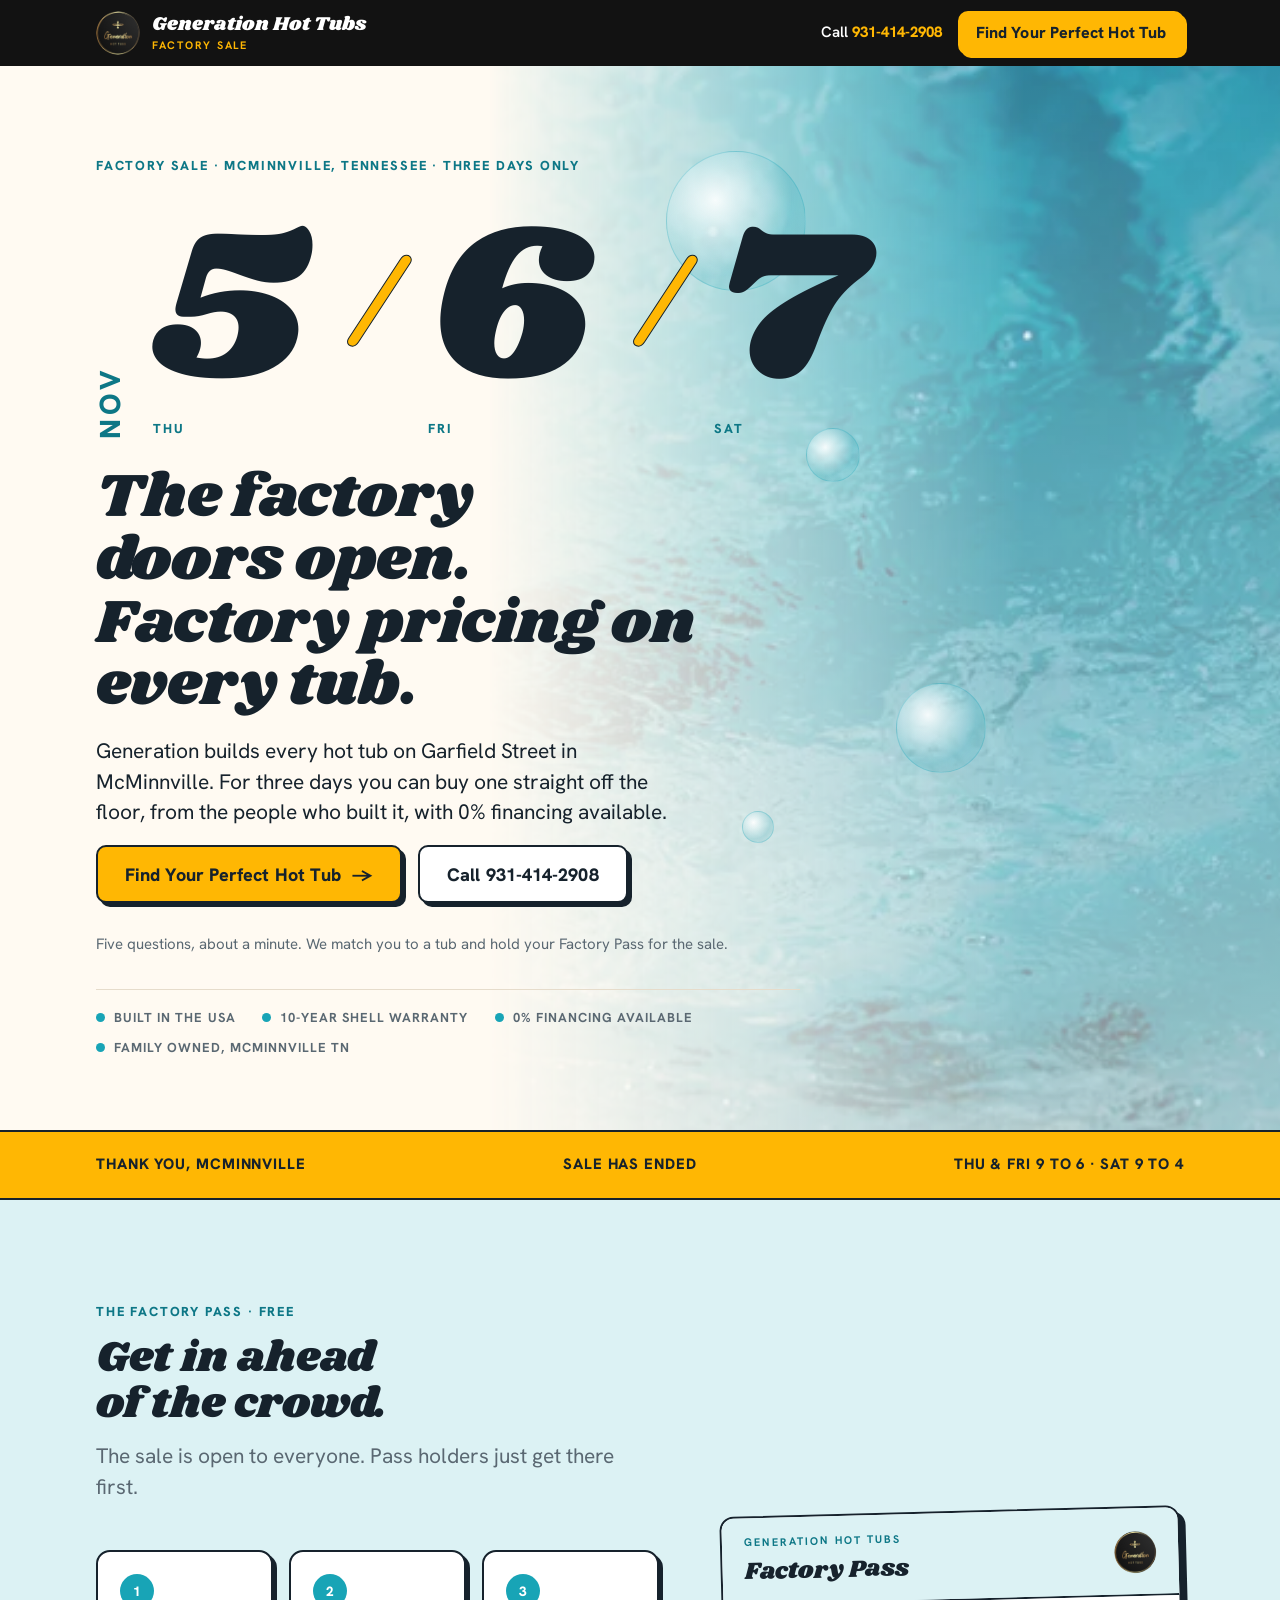
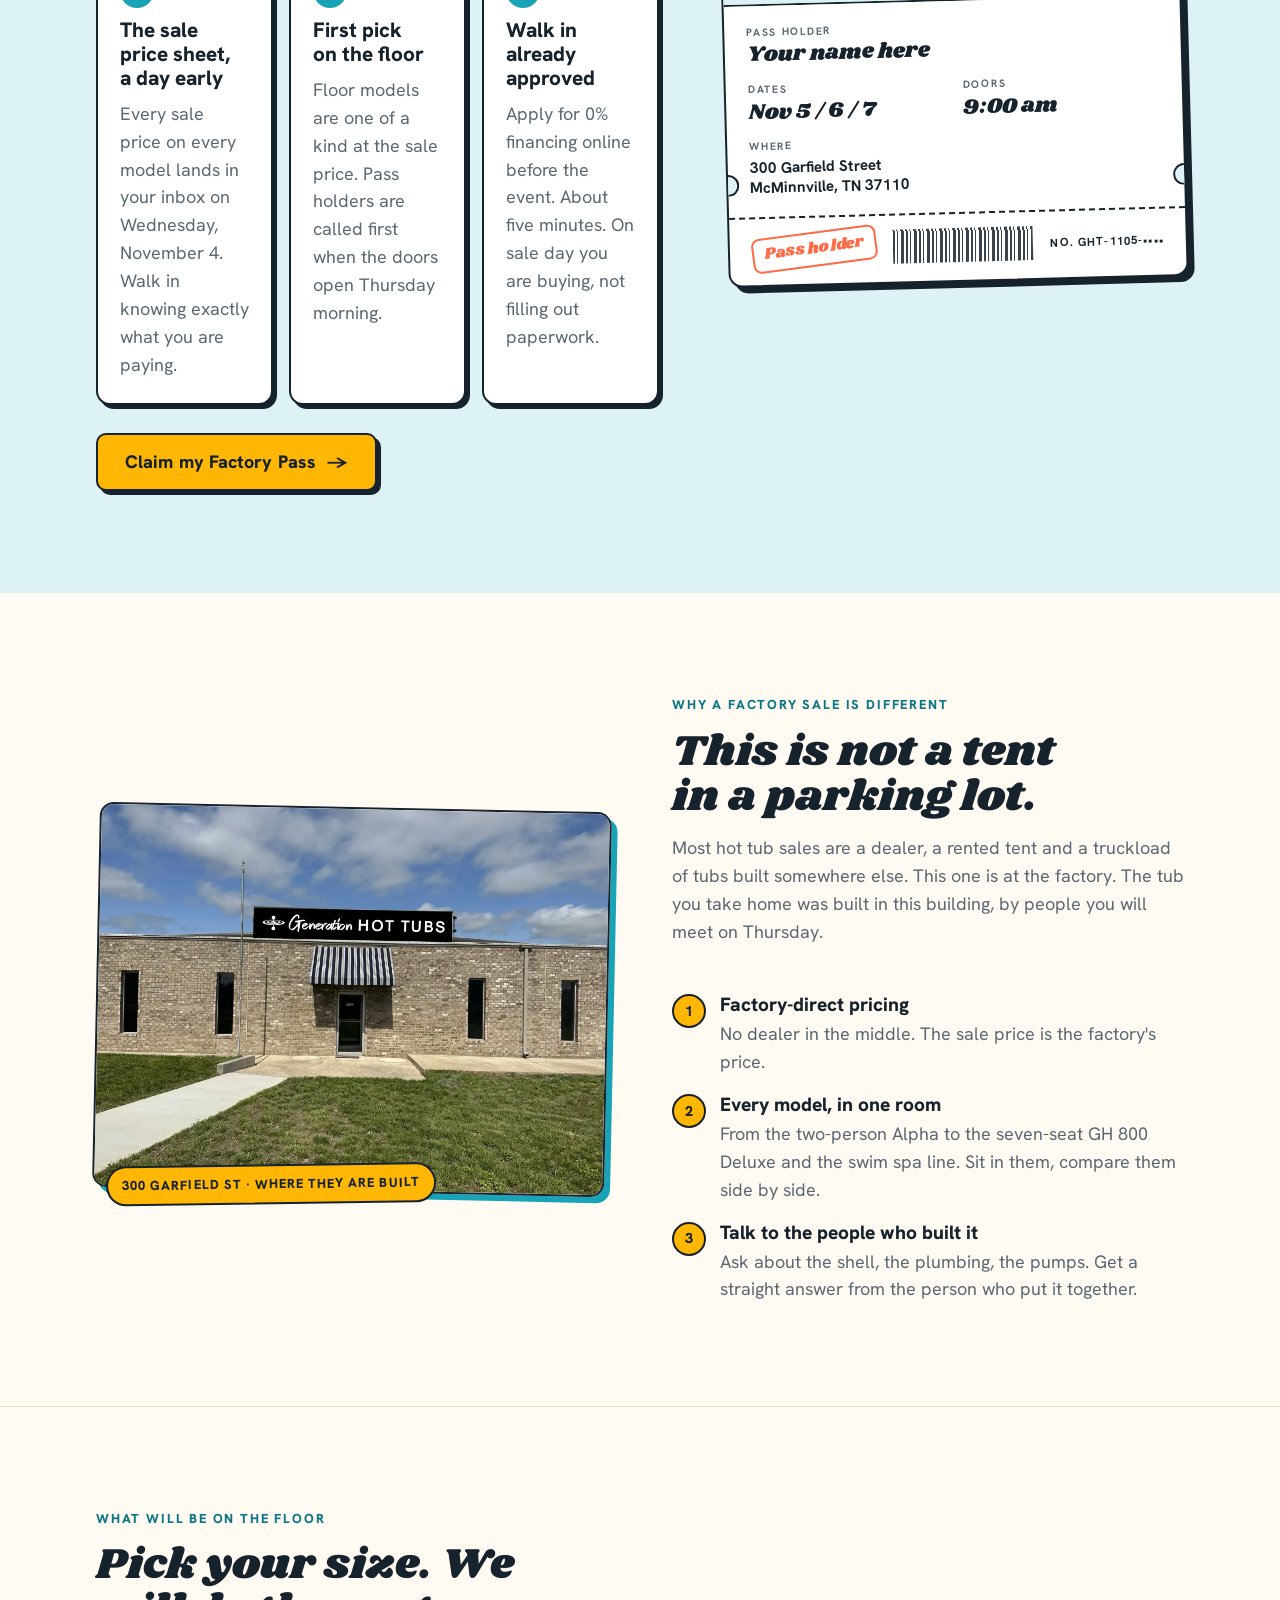
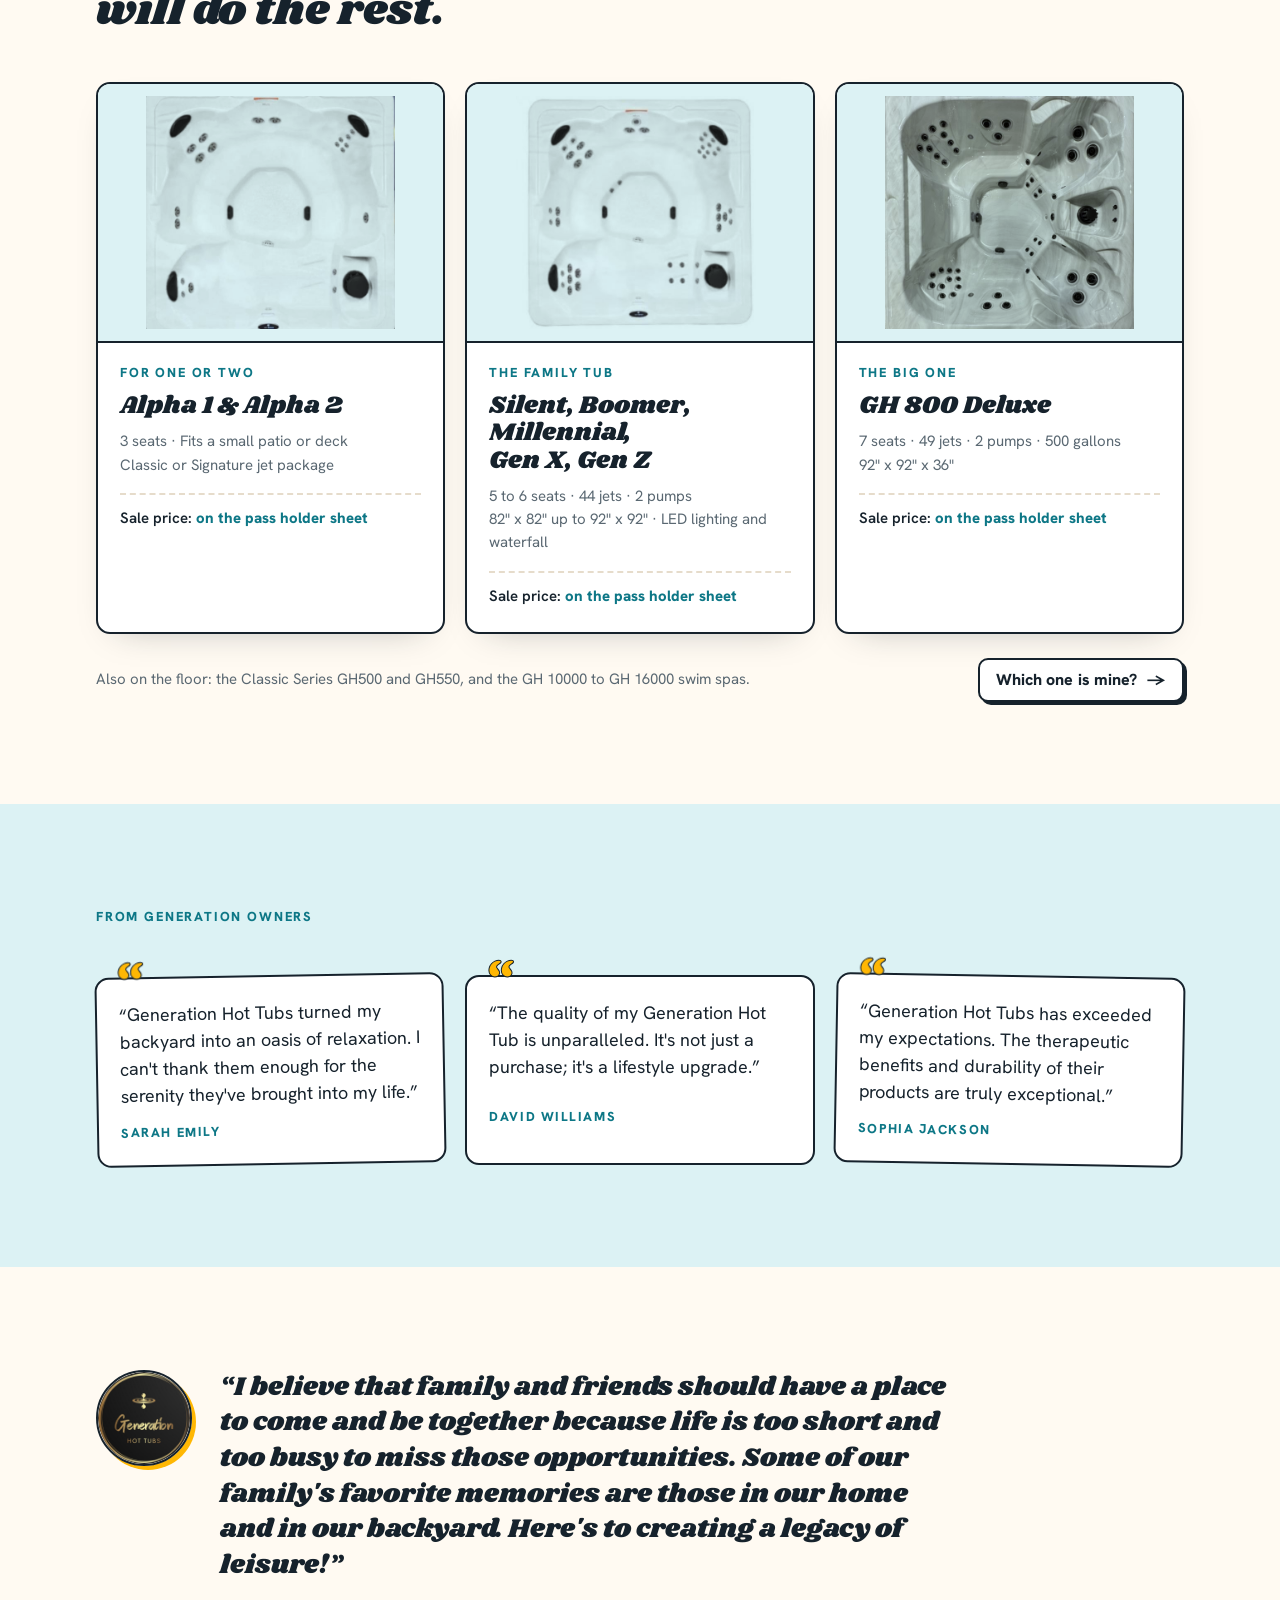
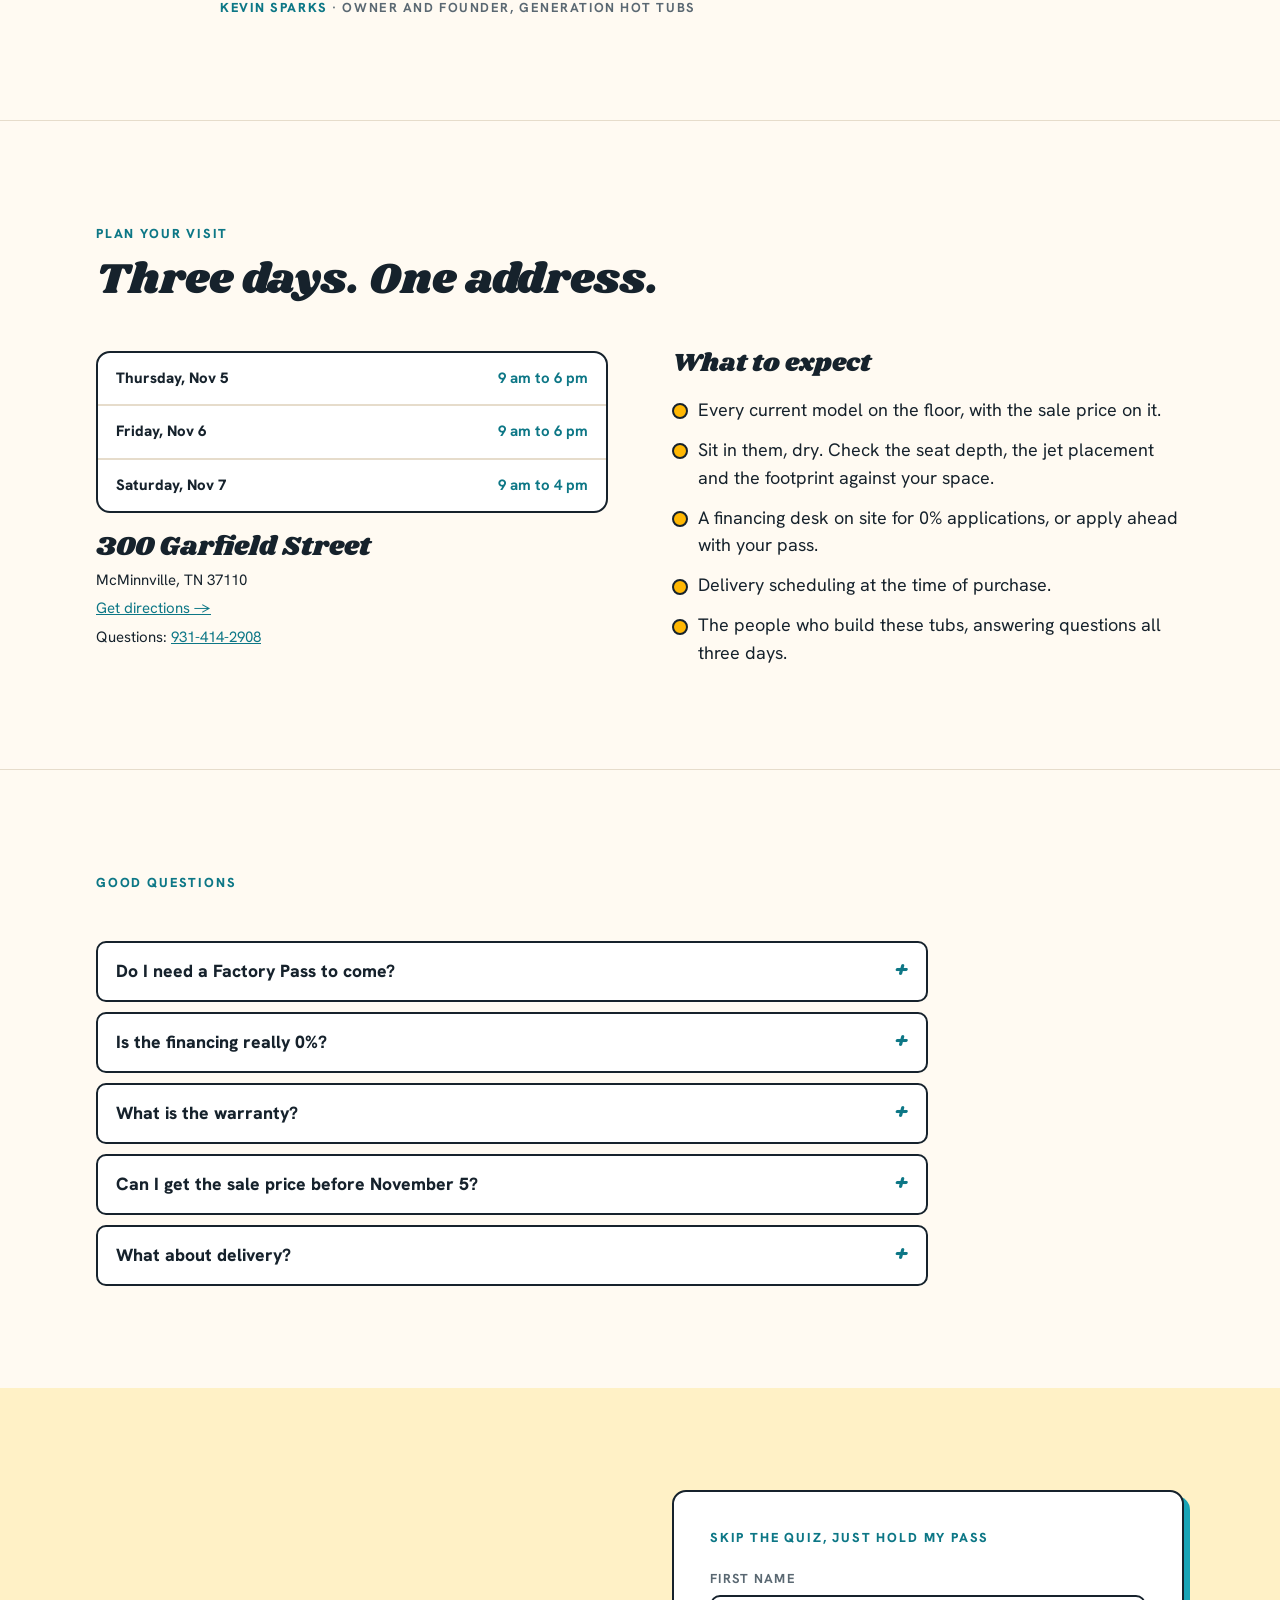
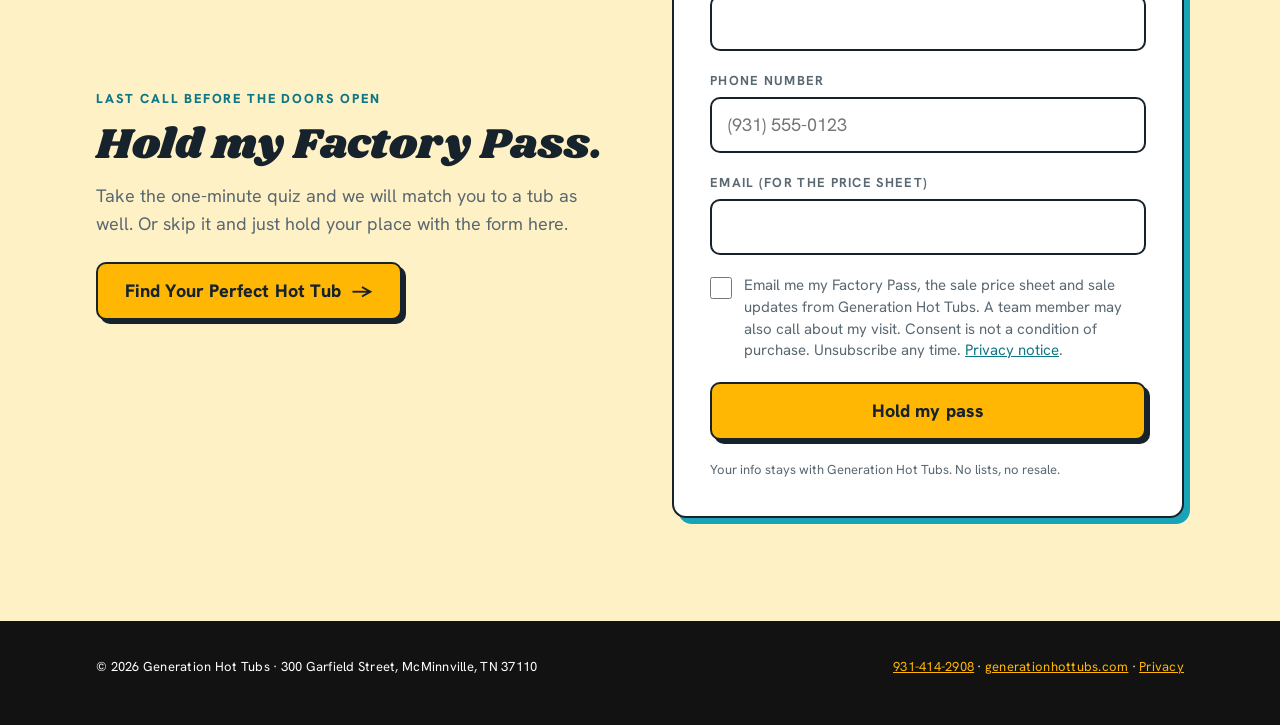
==== index.html @ 6b3816b0 "Factory sale landing page, quiz and thank-you page Co-Authored-By: Claude Fable 5.1 <noreply@anthrop" ====
<!doctype html>
<html lang="en">
<head>
<meta charset="utf-8">
<meta name="viewport" content="width=device-width, initial-scale=1, viewport-fit=cover">
<title>Factory Sale Nov 5 to 7 | Generation Hot Tubs, McMinnville TN</title>
<meta name="description" content="Three days only. Buy a Generation hot tub straight off the factory floor in McMinnville, Tennessee, with 0% financing available. Claim your Factory Pass for early sale pricing and first pick.">
<meta property="og:title" content="Generation Hot Tubs Factory Sale: November 5, 6 and 7">
<meta property="og:description" content="Factory doors open. Factory pricing. 0% financing available. Claim your Factory Pass.">
<meta property="og:image" content="img/Generation-GH-800-Deluxe-1.jpg">
<link rel="icon" href="img/Generation-Hot-Tub-Logo-Circle.png">
<link rel="preconnect" href="https://fonts.googleapis.com">
<link rel="preconnect" href="https://fonts.gstatic.com" crossorigin>
<link rel="stylesheet" href="https://fonts.googleapis.com/css2?family=Shrikhand&family=Hanken+Grotesk:wght@400;500;600;700;800&display=swap">
<link rel="stylesheet" href="styles.css">
</head>
<body>

<header class="topbar">
  <div class="wrap">
    <a class="brand" href="#top" aria-label="Generation Hot Tubs">
      <img src="img/Generation-Hot-Tub-Logo-Circle.png" alt="">
      <span class="name">Generation Hot Tubs <small>Factory Sale</small></span>
    </a>
    <div class="actions">
      <a class="phone" data-ght-href="phoneHref" href="tel:+19314142908">Call <b data-ght="phone">931-414-2908</b></a>
      <a class="btn btn-gold btn-sm" href="quiz.html">Find Your Perfect Hot Tub</a>
    </div>
  </div>
</header>

<main id="top">

  <!-- HERO -->
  <section class="hero">
    <div class="hero-bg" aria-hidden="true"></div>
    <div class="bubbles" aria-hidden="true"><i></i><i></i><i></i><i></i></div>
    <div class="wrap hero-grid">
      <p class="eyebrow">Factory Sale &middot; McMinnville, Tennessee &middot; Three days only</p>

      <div class="dates" aria-label="November 5, 6 and 7">
        <span class="mon" aria-hidden="true">Nov</span>
        <div class="d"><span class="num">5</span><span class="dow">Thu</span></div>
        <span class="sep" aria-hidden="true">/</span>
        <div class="d"><span class="num">6</span><span class="dow">Fri</span></div>
        <span class="sep" aria-hidden="true">/</span>
        <div class="d"><span class="num">7</span><span class="dow">Sat</span></div>
      </div>

      <div class="hero-copy">
        <h1 class="h-display">The factory doors open.<br>Factory pricing on every tub.</h1>
        <p class="lede">Generation builds every hot tub on Garfield Street in McMinnville. For three days you can buy one straight off the floor, from the people who built it, with 0% financing available.</p>
        <div class="cta-row">
          <a class="btn btn-gold" href="quiz.html">Find Your Perfect Hot Tub <span class="arrow">&rarr;</span></a>
          <a class="btn btn-ghost" data-ght-href="phoneHref" href="tel:+19314142908">Call 931-414-2908</a>
        </div>
        <p class="cta-note">Five questions, about a minute. We match you to a tub and hold your Factory Pass for the sale.</p>
        <div class="trust">
          <span>Built in the USA</span>
          <span>10-year shell warranty</span>
          <span>0% financing available</span>
          <span>Family owned, McMinnville TN</span>
        </div>
      </div>
    </div>
  </section>

  <!-- COUNTDOWN -->
  <div class="count" role="region" aria-label="Countdown">
    <div class="wrap">
      <span data-countdown-label>Doors open in</span>
      <span class="timer" data-countdown aria-live="polite"></span>
      <span>Thu &amp; Fri 9 to 6 &middot; Sat 9 to 4</span>
    </div>
  </div>

  <!-- THE OFFER: FACTORY PASS -->
  <section class="band band-aqua" id="pass">
    <div class="wrap">
      <div class="offer-grid">
        <div>
          <div class="sec-head">
            <p class="eyebrow">The Factory Pass &middot; Free</p>
            <h2 class="h-section">Get in ahead of the crowd.</h2>
            <p class="lede muted">The sale is open to everyone. Pass holders just get there first.</p>
          </div>
          <div class="benefits">
            <div class="benefit">
              <span class="k">1</span>
              <h3>The sale price sheet, a day early</h3>
              <p class="muted">Every sale price on every model lands in your inbox on <span data-ght="priceSheetDay">Wednesday, November 4</span>. Walk in knowing exactly what you are paying.</p>
            </div>
            <div class="benefit">
              <span class="k">2</span>
              <h3>First pick on the floor</h3>
              <p class="muted">Floor models are one of a kind at the sale price. Pass holders are called first when the doors open Thursday morning.</p>
            </div>
            <div class="benefit">
              <span class="k">3</span>
              <h3>Walk in already approved</h3>
              <p class="muted">Apply for 0% financing online before the event. About five minutes. On sale day you are buying, not filling out paperwork.</p>
            </div>
          </div>
          <div class="cta-row" style="margin-top:28px">
            <a class="btn btn-gold" href="quiz.html">Claim my Factory Pass <span class="arrow">&rarr;</span></a>
          </div>
        </div>

        <div class="ticket" aria-label="Sample Factory Pass">
          <div class="t-head">
            <span class="lbl">Generation Hot Tubs <b>Factory Pass</b></span>
            <img src="img/Generation-Hot-Tub-Logo-Circle.png" alt="">
          </div>
          <div class="t-body">
            <div class="f wide"><span class="l">Pass holder</span><span class="v">Your name here</span></div>
            <div class="f"><span class="l">Dates</span><span class="v">Nov 5 / 6 / 7</span></div>
            <div class="f"><span class="l">Doors</span><span class="v">9:00 am</span></div>
            <div class="f wide"><span class="l">Where</span><span class="v sm">300 Garfield Street<br>McMinnville, TN 37110</span></div>
          </div>
          <div class="t-foot">
            <span class="stamp">Pass holder</span>
            <span class="barcode" aria-hidden="true"></span>
            <span>No. GHT-1105-&bull;&bull;&bull;&bull;</span>
          </div>
        </div>
      </div>
    </div>
  </section>

  <!-- WHY A FACTORY SALE -->
  <section class="band" id="factory">
    <div class="wrap split">
      <div class="photo">
        <img src="img/GHT-Location-1.webp" alt="The Generation Hot Tubs factory building at 300 Garfield Street, McMinnville" loading="lazy">
        <span class="cap">300 Garfield St &middot; Where they are built</span>
      </div>
      <div>
        <div class="sec-head">
          <p class="eyebrow">Why a factory sale is different</p>
          <h2 class="h-section">This is not a tent in a parking lot.</h2>
          <p class="measure muted">Most hot tub sales are a dealer, a rented tent and a truckload of tubs built somewhere else. This one is at the factory. The tub you take home was built in this building, by people you will meet on Thursday.</p>
        </div>
        <ul class="points">
          <li><span class="mark">1</span><div><b>Factory-direct pricing</b><p class="muted">No dealer in the middle. The sale price is the factory's price.</p></div></li>
          <li><span class="mark">2</span><div><b>Every model, in one room</b><p class="muted">From the two-person Alpha to the seven-seat GH 800 Deluxe and the swim spa line. Sit in them, compare them side by side.</p></div></li>
          <li><span class="mark">3</span><div><b>Talk to the people who built it</b><p class="muted">Ask about the shell, the plumbing, the pumps. Get a straight answer from the person who put it together.</p></div></li>
        </ul>
      </div>
    </div>
  </section>

  <!-- LINEUP -->
  <section class="band" id="lineup">
    <div class="wrap">
      <div class="sec-head">
        <p class="eyebrow">What will be on the floor</p>
        <h2 class="h-section">Pick your size. We will do the rest.</h2>
      </div>
      <div class="lineup">
        <article class="tub">
          <div class="shot"><img src="img/Generation-GH-700-Classic.jpg" alt="Top view of a Generation hot tub" loading="lazy"></div>
          <div class="body">
            <span class="who">For one or two</span>
            <h3>Alpha 1 &amp; Alpha 2</h3>
            <p class="spec">3 seats &middot; Fits a small patio or deck<br>Classic or Signature jet package</p>
            <p class="price">Sale price: <b>on the pass holder sheet</b></p>
          </div>
        </article>
        <article class="tub">
          <div class="shot"><img src="img/Generation-GH-700-Deluxe.jpg" alt="Top view of a Generation five to six person hot tub" loading="lazy"></div>
          <div class="body">
            <span class="who">The family tub</span>
            <h3>Silent, Boomer, Millennial, Gen X, Gen Z</h3>
            <p class="spec">5 to 6 seats &middot; 44 jets &middot; 2 pumps<br>82" x 82" up to 92" x 92" &middot; LED lighting and waterfall</p>
            <p class="price">Sale price: <b>on the pass holder sheet</b></p>
          </div>
        </article>
        <article class="tub">
          <div class="shot"><img src="img/Generation-GH-800-Deluxe.jpg" alt="Top view of the Generation GH 800 Deluxe seven person hot tub" loading="lazy"></div>
          <div class="body">
            <span class="who">The big one</span>
            <h3>GH 800 Deluxe</h3>
            <p class="spec">7 seats &middot; 49 jets &middot; 2 pumps &middot; 500 gallons<br>92" x 92" x 36"</p>
            <p class="price">Sale price: <b>on the pass holder sheet</b></p>
          </div>
        </article>
      </div>
      <div class="lineup-foot">
        <p>Also on the floor: the Classic Series GH500 and GH550, and the GH 10000 to GH 16000 swim spas.</p>
        <a class="btn btn-ghost btn-sm" href="quiz.html">Which one is mine? <span class="arrow">&rarr;</span></a>
      </div>
    </div>
  </section>

  <!-- QUOTES -->
  <section class="band band-aqua" id="owners">
    <div class="wrap">
      <div class="sec-head">
        <p class="eyebrow">From Generation owners</p>
      </div>
      <div class="quotes">
        <figure class="quote">
          <p>&ldquo;Generation Hot Tubs turned my backyard into an oasis of relaxation. I can't thank them enough for the serenity they've brought into my life.&rdquo;</p>
          <cite>Sarah Emily</cite>
        </figure>
        <figure class="quote">
          <p>&ldquo;The quality of my Generation Hot Tub is unparalleled. It's not just a purchase; it's a lifestyle upgrade.&rdquo;</p>
          <cite>David Williams</cite>
        </figure>
        <figure class="quote">
          <p>&ldquo;Generation Hot Tubs has exceeded my expectations. The therapeutic benefits and durability of their products are truly exceptional.&rdquo;</p>
          <cite>Sophia Jackson</cite>
        </figure>
      </div>
    </div>
  </section>

  <!-- FOUNDER -->
  <section class="band" id="founder">
    <div class="wrap founder">
      <img src="img/Generation-Hot-Tub-Logo-Circle.png" alt="">
      <div>
        <blockquote>&ldquo;I believe that family and friends should have a place to come and be together because life is too short and too busy to miss those opportunities. Some of our family's favorite memories are those in our home and in our backyard. Here's to creating a legacy of leisure!&rdquo;</blockquote>
        <p class="who"><b>Kevin Sparks</b> &middot; Owner and founder, Generation Hot Tubs</p>
      </div>
    </div>
  </section>

  <!-- EVENT DETAILS -->
  <section class="band" id="details">
    <div class="wrap">
      <div class="sec-head">
        <p class="eyebrow">Plan your visit</p>
        <h2 class="h-section">Three days. One address.</h2>
      </div>
      <div class="details">
        <div>
          <div class="sched" data-ght-hours></div>
          <div class="addr">
            <span class="big">300 Garfield Street</span>
            <span>McMinnville, TN 37110</span>
            <span><a data-ght-href="mapsUrl" href="https://www.google.com/maps/search/?api=1&query=300+Garfield+Street+McMinnville+TN+37110" target="_blank" rel="noopener">Get directions &rarr;</a></span>
            <span>Questions: <a data-ght-href="phoneHref" href="tel:+19314142908" data-ght="phone">931-414-2908</a></span>
          </div>
        </div>
        <div>
          <h3 class="h-section" style="font-size:1.6rem;margin-bottom:18px">What to expect</h3>
          <ul class="expect">
            <li>Every current model on the floor, with the sale price on it.</li>
            <li>Sit in them, dry. Check the seat depth, the jet placement and the footprint against your space.</li>
            <li>A financing desk on site for 0% applications, or apply ahead with your pass.</li>
            <li>Delivery scheduling at the time of purchase.</li>
            <li>The people who build these tubs, answering questions all three days.</li>
          </ul>
        </div>
      </div>
    </div>
  </section>

  <!-- FAQ -->
  <section class="band" id="faq">
    <div class="wrap">
      <div class="sec-head">
        <p class="eyebrow">Good questions</p>
      </div>
      <div class="faq">
        <details>
          <summary>Do I need a Factory Pass to come?</summary>
          <div class="a">No. The sale is open to the public. The pass gets you the price sheet a day early, first call on floor models and a head start on financing. It is free.</div>
        </details>
        <details>
          <summary>Is the financing really 0%?</summary>
          <div class="a">Yes, 0% APR financing is available to qualified buyers through our financing partner. Apply online before the sale with your pass, or at the financing desk during the event.</div>
        </details>
        <details>
          <summary>What is the warranty?</summary>
          <div class="a">Ten years on the shell structure, three years on the acrylic surface, plumbing and electrical equipment, and one year on the cabinet and auxiliary components. Full terms are at generationhottubs.com/warranty.</div>
        </details>
        <details>
          <summary>Can I get the sale price before November 5?</summary>
          <div class="a">Sale pricing is only honored at the event, November 5 through 7. Pass holders see the prices a day early so they can plan, but the buying happens at the factory.</div>
        </details>
        <details>
          <summary>What about delivery?</summary>
          <div class="a">Delivery and placement are scheduled when you buy. Bring a photo of where the tub will go and the team will tell you what it takes to get it there.</div>
        </details>
      </div>
    </div>
  </section>

  <!-- FINAL CTA + QUICK FORM -->
  <section class="band band-sun" id="save-my-spot">
    <div class="wrap split">
      <div class="sec-head" style="margin-bottom:0">
        <p class="eyebrow">Last call before the doors open</p>
        <h2 class="h-section">Hold my Factory Pass.</h2>
        <p class="measure muted">Take the one-minute quiz and we will match you to a tub as well. Or skip it and just hold your place with the form here.</p>
        <div class="cta-row" style="margin-top:10px">
          <a class="btn btn-gold" href="quiz.html">Find Your Perfect Hot Tub <span class="arrow">&rarr;</span></a>
        </div>
      </div>
      <form class="quick form" data-lead-form="quick" data-next="thank-you.html" novalidate>
        <p class="eyebrow">Skip the quiz, just hold my pass</p>
        <div class="field" data-req>
          <label for="q-first">First name</label>
          <input id="q-first" name="first_name" type="text" autocomplete="given-name" required>
          <span class="err">Please add your first name.</span>
        </div>
        <div class="field" data-req>
          <label for="q-phone">Phone number</label>
          <input id="q-phone" name="phone" type="tel" inputmode="tel" autocomplete="tel" placeholder="(931) 555-0123" required>
          <span class="err">Please enter a 10-digit phone number.</span>
        </div>
        <div class="field" data-req>
          <label for="q-email">Email (for the price sheet)</label>
          <input id="q-email" name="email" type="email" inputmode="email" autocomplete="email" required>
          <span class="err">Please enter a valid email.</span>
        </div>
        <label class="consent">
          <input type="checkbox" name="email_consent" id="q-consent">
          <span>Email me my Factory Pass, the sale price sheet and sale updates from Generation Hot Tubs. A team member may also call about my visit. Consent is not a condition of purchase. Unsubscribe any time. <a data-ght-href="privacyUrl" href="https://generationhottubs.com/privacy-notice/" target="_blank" rel="noopener">Privacy notice</a>.</span>
        </label>
        <input type="hidden" name="source" value="sale-landing-quick-form">
        <button class="btn btn-gold btn-block" type="submit">Hold my pass</button>
        <p class="form-note">Your info stays with Generation Hot Tubs. No lists, no resale.</p>
      </form>
    </div>
  </section>

</main>

<footer class="foot">
  <div class="wrap">
    <span>&copy; 2026 Generation Hot Tubs &middot; 300 Garfield Street, McMinnville, TN 37110</span>
    <span><a data-ght-href="phoneHref" href="tel:+19314142908" data-ght="phone">931-414-2908</a> &middot; <a data-ght-href="siteUrl" href="https://generationhottubs.com/" target="_blank" rel="noopener">generationhottubs.com</a> &middot; <a data-ght-href="privacyUrl" href="https://generationhottubs.com/privacy-notice/" target="_blank" rel="noopener">Privacy</a></span>
  </div>
</footer>

<div class="mobilebar">
  <a class="btn btn-gold" href="quiz.html">Find Your Perfect Hot Tub</a>
  <a class="btn btn-ghost call" data-ght-href="phoneHref" href="tel:+19314142908" aria-label="Call 931-414-2908">Call</a>
</div>

<script src="config.js"></script>
<script src="app.js"></script>
</body>
</html>
---- styles.css ----
/* ============================================================
   Generation Hot Tubs Factory Sale
   Layout concept: a sunny backyard-pool poster. Warm white page,
   pool-water aqua bands, a marigold button with a hard offset shadow,
   a coral stamp, and one fat bouncy display face carrying the dates.
   Header and footer are the only black on the page.
   ============================================================ */
:root {
  color-scheme: light;
  /* Color */
  --bg: #fffaf2;          /* warm white page */
  --surface: var(--bg);   /* what the ticket notches cut through */
  --white: #ffffff;
  --aqua-light: #dcf2f4;  /* pool-water band */
  --sun-light: #fff1c6;   /* soft sun band */
  --ink: #16222c;         /* text */
  --muted: #5a6872;       /* secondary text */
  --line: #e6dccb;        /* rules and borders */
  --aqua: #18a4b6;        /* water accent */
  --aqua-deep: #0d7786;   /* water accent for text and links */
  --sun: #ffb703;         /* call-to-action marigold */
  --sun-hover: #ffc633;
  --coral: #ff6a45;       /* stamp and small pops */
  --black: #121212;       /* header, footer, mobile bar */
  --on-black: #ffffff;
  --paper: #ffffff;       /* the pass */
  --paper-ink: #16222c;
  /* Type */
  --display: "Shrikhand", "Cooper Black", "Arial Rounded MT Bold", Georgia, serif;
  --body: "Hanken Grotesk", "Helvetica Neue", Arial, sans-serif;
  /* Scale */
  --t-xs: 0.8125rem;
  --t-sm: 0.9375rem;
  --t-md: 1.125rem;
  --t-lg: 1.3125rem;
  --t-xl: clamp(1.9rem, 3.4vw, 2.7rem);
  --t-2xl: clamp(2.3rem, 4.8vw, 3.9rem);
  --gutter-l: max(16px, env(safe-area-inset-left, 0px));
  --gutter-r: max(16px, env(safe-area-inset-right, 0px));
  --radius: 14px;
  --radius-sm: 10px;
  --shadow-hard: 4px 4px 0 var(--ink);
  --shadow-soft: 0 14px 34px -22px rgba(22, 34, 44, 0.35);
}

* { box-sizing: border-box; }
[hidden] { display: none !important; }
html { -webkit-text-size-adjust: 100%; scroll-behavior: smooth; }
@media (prefers-reduced-motion: reduce) { html { scroll-behavior: auto; } * { transition: none !important; } }
body {
  margin: 0;
  background: var(--bg);
  color: var(--ink);
  font-family: var(--body);
  font-size: var(--t-md);
  line-height: 1.55;
  overflow-x: hidden;
}
img { max-width: 100%; height: auto; display: block; }
a { color: var(--aqua-deep); }
h1, h2, h3, h4 { margin: 0; text-wrap: balance; }
p { margin: 0; }
button { font: inherit; }
:focus-visible { outline: 3px solid var(--aqua); outline-offset: 3px; }

.wrap {
  max-width: 1120px;
  margin-inline: auto;
  padding-left: var(--gutter-l);
  padding-right: var(--gutter-r);
}
.band { padding-block: clamp(56px, 8vw, 104px); }
.band + .band { border-top: 1px solid var(--line); }
.band-aqua { background: var(--aqua-light); --surface: var(--aqua-light); border-top: 0 !important; }
.band-sun { background: var(--sun-light); --surface: var(--sun-light); border-top: 0 !important; }
.band-aqua + .band, .band-sun + .band { border-top: 0; }

/* Type roles */
.eyebrow {
  font-family: var(--body);
  font-weight: 800;
  font-size: var(--t-xs);
  letter-spacing: 0.14em;
  text-transform: uppercase;
  color: var(--aqua-deep);
}
.h-display {
  font-family: var(--display);
  font-weight: 400;
  line-height: 1.02;
  font-size: var(--t-2xl);
}
.h-section {
  font-family: var(--display);
  font-weight: 400;
  line-height: 1.05;
  font-size: var(--t-xl);
}
.h-sub { font-family: var(--body); font-weight: 800; font-size: 1.35rem; line-height: 1.15; letter-spacing: -0.01em; }
.lede { font-size: var(--t-lg); line-height: 1.45; max-width: 36rem; }
.muted { color: var(--muted); }
.measure { max-width: 38rem; }
.ital { font-style: italic; }
.label {
  font-family: var(--body); font-weight: 700; font-size: var(--t-xs);
  letter-spacing: 0.12em; text-transform: uppercase; color: var(--muted);
}

/* Buttons */
.btn {
  display: inline-flex;
  align-items: center;
  justify-content: center;
  gap: 0.6em;
  min-height: 58px;
  padding: 0.7em 1.5em;
  border-radius: var(--radius-sm);
  border: 2px solid var(--ink);
  font-family: var(--body);
  font-weight: 800;
  font-size: 1.125rem;
  letter-spacing: 0.005em;
  text-decoration: none;
  cursor: pointer;
  line-height: 1.1;
  color: var(--ink);
  background: var(--white);
  box-shadow: var(--shadow-hard);
  transition: transform 120ms ease, box-shadow 120ms ease, background-color 120ms ease;
}
.btn:hover { transform: translate(-1px, -1px); box-shadow: 5px 5px 0 var(--ink); }
.btn:active { transform: translate(2px, 2px); box-shadow: 2px 2px 0 var(--ink); }
.btn-gold { background: var(--sun); }
.btn-gold:hover { background: var(--sun-hover); }
.btn-ghost { background: var(--white); }
.btn-paper { background: var(--ink); color: var(--white); }
.btn-paper:hover { background: #22323f; }
.btn-block { width: 100%; }
.btn-sm { min-height: 44px; font-size: 1rem; padding: 0.45em 1em; box-shadow: 3px 3px 0 var(--ink); }
.btn-sm:hover { box-shadow: 4px 4px 0 var(--ink); }
.btn .arrow { font-weight: 800; }
.cta-note { font-size: var(--t-sm); color: var(--muted); margin-top: 12px; }

/* Top bar (black) */
.topbar {
  position: sticky;
  top: env(safe-area-inset-top, 0px);
  z-index: 20;
  background: var(--black);
  color: var(--on-black);
}
.topbar .wrap {
  display: flex;
  align-items: center;
  justify-content: space-between;
  gap: 16px;
  min-height: 66px;
}
.brand { display: flex; align-items: center; gap: 12px; text-decoration: none; color: var(--on-black); }
.brand img { width: 44px; height: 44px; border-radius: 50%; }
.brand .name { font-family: var(--display); font-weight: 400; font-size: 1.2rem; line-height: 1; white-space: nowrap; }
.brand .name small { display: block; font-family: var(--body); font-weight: 700; font-size: 0.68rem; letter-spacing: 0.16em; text-transform: uppercase; color: var(--sun); margin-top: 5px; }
.topbar .phone { font-weight: 600; font-size: var(--t-sm); color: var(--on-black); text-decoration: none; white-space: nowrap; }
.topbar .phone b { color: var(--sun); font-weight: 800; }
.topbar .actions { display: flex; align-items: center; gap: 16px; }
.topbar .btn-sm { border-color: var(--sun); box-shadow: 3px 3px 0 var(--sun); }
.topbar .btn-sm:hover { box-shadow: 4px 4px 0 var(--sun); }
@media (max-width: 720px) { .topbar .btn-sm { display: none; } }
@media (max-width: 520px) {
  .topbar .wrap { gap: 8px; }
  .brand { gap: 8px; }
  .brand img { width: 36px; height: 36px; }
  .brand .name { font-size: 0.95rem; }
  .brand .name small { display: none; }
  .topbar .phone { font-size: 0.78rem; }
  .mobilebar .btn { font-size: 1rem; }
}

/* Hero */
.hero {
  position: relative;
  isolation: isolate;
  overflow: hidden;
  padding-block: clamp(40px, 7vw, 96px) clamp(40px, 6vw, 72px);
}
.hero-bg {
  position: absolute; inset: 0; z-index: -1;
  background-image: url("img/Product-Classic-BG-1.webp");
  background-size: cover;
  background-position: center;
  opacity: 0.9;
  -webkit-mask-image: linear-gradient(90deg, transparent 38%, #000 80%);
  mask-image: linear-gradient(90deg, transparent 38%, #000 80%);
}
.hero-bg::after {
  content: ""; position: absolute; inset: 0;
  background: linear-gradient(180deg, rgba(255,250,242,0.1), rgba(255,250,242,0.55));
}
@media (max-width: 880px) {
  .hero-bg { -webkit-mask-image: linear-gradient(180deg, transparent 55%, #000 100%); mask-image: linear-gradient(180deg, transparent 55%, #000 100%); }
}
.bubbles { position: absolute; inset: 0; z-index: -1; pointer-events: none; overflow: hidden; }
.bubbles i {
  position: absolute; border-radius: 50%;
  background: radial-gradient(circle at 35% 35%, rgba(255,255,255,0.9), rgba(24,164,182,0.18) 60%, rgba(24,164,182,0.05));
  border: 1px solid rgba(24,164,182,0.25);
}
.bubbles i:nth-child(1) { width: 140px; height: 140px; left: 52%; top: 8%; }
.bubbles i:nth-child(2) { width: 54px; height: 54px; left: 63%; top: 34%; }
.bubbles i:nth-child(3) { width: 90px; height: 90px; left: 70%; top: 58%; }
.bubbles i:nth-child(4) { width: 32px; height: 32px; left: 58%; top: 70%; }
@media (max-width: 880px) { .bubbles i:nth-child(1) { left: 72%; top: 4%; width: 90px; height: 90px; } .bubbles i:nth-child(2) { left: 88%; top: 20%; } .bubbles i:nth-child(3), .bubbles i:nth-child(4) { display: none; } }
.hero-grid { display: grid; gap: 28px; }
.dates { display: flex; align-items: flex-end; gap: clamp(8px, 2.5vw, 28px); margin-top: 6px; }
.dates .mon {
  font-family: var(--body);
  font-weight: 800;
  text-transform: uppercase;
  font-size: clamp(1.1rem, 3vw, 1.8rem);
  letter-spacing: 0.14em;
  color: var(--aqua-deep);
  writing-mode: vertical-rl;
  transform: rotate(180deg);
  line-height: 1;
  padding-bottom: 10px;
}
.dates .d { display: grid; justify-items: start; }
.dates .num {
  font-family: var(--display);
  font-weight: 400;
  font-size: clamp(6rem, 21vw, 14rem);
  line-height: 0.9;
  color: var(--ink);
  font-variant-numeric: tabular-nums;
  padding-right: 0.08em;
}
.dates .dow {
  font-family: var(--body);
  font-weight: 800;
  font-size: var(--t-xs);
  letter-spacing: 0.16em;
  text-transform: uppercase;
  color: var(--aqua-deep);
  margin-top: 8px;
}
.dates .sep { font-family: var(--display); font-size: clamp(3rem, 10vw, 7rem); color: var(--sun); line-height: 0.9; padding-bottom: 0.75em; -webkit-text-stroke: 1px var(--ink); }
.hero-copy { display: grid; gap: 18px; max-width: 44rem; }
.cta-row { display: flex; flex-wrap: wrap; gap: 16px; align-items: center; }
.trust {
  display: flex; flex-wrap: wrap; gap: 10px 26px;
  margin-top: 14px; padding-top: 18px;
  border-top: 1px solid var(--line);
  font-weight: 700; font-size: var(--t-xs); letter-spacing: 0.08em; text-transform: uppercase; color: var(--muted);
}
.trust span::before { content: ""; display: inline-block; width: 9px; height: 9px; border-radius: 50%; background: var(--aqua); margin-right: 9px; vertical-align: 0; }

/* Countdown strip */
.count { background: var(--sun); color: var(--ink); border-top: 2px solid var(--ink); border-bottom: 2px solid var(--ink); }
.count .wrap {
  display: flex; flex-wrap: wrap; align-items: center; justify-content: space-between;
  gap: 10px 24px; min-height: 66px; padding-block: 12px;
  font-weight: 800; font-size: var(--t-sm); letter-spacing: 0.06em; text-transform: uppercase;
}
.count .timer { display: flex; gap: 18px; font-variant-numeric: tabular-nums; }
.count .timer b { font-family: var(--display); font-weight: 400; font-size: 1.9rem; line-height: 1; margin-right: 6px; }

/* Section header pattern */
.sec-head { display: grid; gap: 14px; margin-bottom: clamp(28px, 4vw, 48px); max-width: 48rem; }

/* Pass benefits */
.benefits { display: grid; grid-template-columns: repeat(3, minmax(0, 1fr)); gap: 16px; }
.benefit { background: var(--white); border: 2px solid var(--ink); border-radius: var(--radius); padding: 22px 22px 24px; display: grid; gap: 10px; align-content: start; min-width: 0; box-shadow: var(--shadow-hard); }
.benefit .k { width: 34px; height: 34px; border-radius: 50%; background: var(--aqua); color: var(--white); display: grid; place-items: center; font-weight: 800; font-size: 0.85rem; }
.benefit h3 { font-family: var(--body); font-weight: 800; font-size: 1.3rem; line-height: 1.15; }
@media (max-width: 760px) { .benefits { grid-template-columns: 1fr; } }
.offer-grid { display: grid; grid-template-columns: minmax(0, 1.1fr) minmax(0, 0.9fr); gap: clamp(28px, 5vw, 64px); align-items: center; }
@media (max-width: 880px) { .offer-grid { grid-template-columns: 1fr; } }

/* The Factory Pass (ticket) */
.ticket {
  --notch: 18px;
  position: relative;
  background: var(--paper);
  color: var(--paper-ink);
  max-width: 460px;
  width: 100%;
  margin-inline: auto;
  border: 2px solid var(--ink);
  border-radius: var(--radius);
  box-shadow: 6px 6px 0 var(--ink);
  transform: rotate(-1.5deg);
}
.ticket.flat { transform: none; }
.ticket::before, .ticket::after {
  content: ""; position: absolute; left: calc(var(--notch) * -0.5 - 2px); width: var(--notch); height: var(--notch);
  background: var(--surface); border: 2px solid var(--ink); border-radius: 50%; top: calc(72% - var(--notch) / 2);
  clip-path: inset(0 0 0 50%);
}
.ticket::after { left: auto; right: calc(var(--notch) * -0.5 - 2px); clip-path: inset(0 50% 0 0); }
.ticket .t-head { display: flex; justify-content: space-between; align-items: center; padding: 16px 22px 14px; border-bottom: 2px solid var(--ink); background: var(--aqua-light); border-radius: 12px 12px 0 0; }
.ticket .t-head img { width: 42px; height: 42px; border-radius: 50%; }
.ticket .t-head .lbl { font-weight: 700; font-size: 0.68rem; letter-spacing: 0.18em; text-transform: uppercase; color: var(--aqua-deep); }
.ticket .t-head .lbl b { display: block; font-family: var(--display); font-weight: 400; font-size: 1.5rem; letter-spacing: 0; text-transform: none; color: var(--paper-ink); margin-top: 2px; }
.ticket .t-body { padding: 18px 22px; display: grid; grid-template-columns: 1fr 1fr; gap: 14px 18px; }
.ticket .f { display: grid; gap: 3px; min-width: 0; }
.ticket .f .l { font-weight: 700; font-size: 0.66rem; letter-spacing: 0.16em; text-transform: uppercase; color: var(--muted); }
.ticket .f .v { font-family: var(--display); font-weight: 400; font-size: 1.35rem; line-height: 1.1; overflow-wrap: anywhere; }
.ticket .f .v.sm { font-family: var(--body); font-size: 0.95rem; font-weight: 700; line-height: 1.35; }
.ticket .f.wide { grid-column: 1 / -1; }
.ticket .t-foot { border-top: 2px dashed var(--ink); padding: 14px 22px 18px; display: flex; justify-content: space-between; align-items: center; gap: 12px; font-weight: 700; font-size: 0.72rem; letter-spacing: 0.1em; text-transform: uppercase; }
.ticket .stamp {
  font-family: var(--display); font-weight: 400; font-size: 1rem; letter-spacing: 0.02em; text-transform: none;
  color: var(--coral); border: 2px solid var(--coral); padding: 3px 10px; border-radius: 8px; transform: rotate(-6deg);
}
.ticket .barcode { height: 34px; flex: 1; max-width: 140px;
  background: repeating-linear-gradient(90deg, var(--ink) 0 2px, transparent 2px 4px, var(--ink) 4px 5px, transparent 5px 8px, var(--ink) 8px 11px, transparent 11px 13px);
  opacity: 0.85; }

/* Factory section */
.split { display: grid; grid-template-columns: minmax(0, 1fr) minmax(0, 1fr); gap: clamp(28px, 5vw, 72px); align-items: center; }
@media (max-width: 880px) { .split { grid-template-columns: 1fr; } }
.photo { position: relative; transform: rotate(1.2deg); }
.photo img { width: 100%; border: 2px solid var(--ink); border-radius: var(--radius); box-shadow: 6px 6px 0 var(--aqua); }
.photo .cap { position: absolute; left: 14px; bottom: -14px; background: var(--sun); color: var(--ink); font-weight: 800; font-size: var(--t-xs); letter-spacing: 0.08em; text-transform: uppercase; padding: 8px 14px; border: 2px solid var(--ink); border-radius: 999px; transform: rotate(-2deg); }
.points { display: grid; gap: 18px; margin: 0; padding: 0; list-style: none; }
.points li { display: grid; grid-template-columns: 34px 1fr; gap: 14px; align-items: start; }
.points li .mark { width: 34px; height: 34px; border-radius: 50%; background: var(--sun); border: 2px solid var(--ink); display: grid; place-items: center; font-weight: 800; font-size: 0.9rem; color: var(--ink); }
.points li b { display: block; font-weight: 800; font-size: 1.2rem; line-height: 1.15; margin-bottom: 4px; }

/* Lineup */
.lineup { display: grid; grid-template-columns: repeat(3, minmax(0, 1fr)); gap: 20px; }
@media (max-width: 880px) { .lineup { grid-template-columns: 1fr; } }
.tub { background: var(--white); border: 2px solid var(--ink); border-radius: var(--radius); display: grid; grid-template-rows: auto 1fr; min-width: 0; overflow: hidden; box-shadow: var(--shadow-soft); transition: transform 150ms ease; }
.tub:hover { transform: translateY(-3px); }
.tub .shot { background: var(--aqua-light); aspect-ratio: 4 / 3; max-width: 100%; display: grid; place-items: center; overflow: hidden; border-bottom: 2px solid var(--ink); }
.tub .shot img { width: 72%; height: auto; mix-blend-mode: multiply; }
.tub .body { padding: 20px 22px 24px; display: grid; gap: 10px; align-content: start; }
.tub .who { font-weight: 800; font-size: var(--t-xs); letter-spacing: 0.14em; text-transform: uppercase; color: var(--aqua-deep); }
.tub h3 { font-family: var(--display); font-weight: 400; font-size: 1.55rem; line-height: 1.1; }
.tub .spec { font-size: var(--t-sm); color: var(--muted); line-height: 1.55; }
.tub .price { margin-top: 6px; padding-top: 12px; border-top: 2px dashed var(--line); font-size: var(--t-sm); font-weight: 600; }
.tub .price b { color: var(--aqua-deep); font-weight: 800; }
.lineup-foot { margin-top: 24px; display: flex; flex-wrap: wrap; align-items: center; justify-content: space-between; gap: 14px; font-size: var(--t-sm); color: var(--muted); }

/* Quotes */
.quotes { display: grid; grid-template-columns: repeat(3, minmax(0, 1fr)); gap: 20px; }
@media (max-width: 880px) { .quotes { grid-template-columns: 1fr; } }
.quote { display: grid; gap: 14px; background: var(--white); border: 2px solid var(--ink); border-radius: var(--radius); padding: 22px; min-width: 0; margin: 0; position: relative; }
.quote::before { content: "\201C"; position: absolute; top: -22px; left: 16px; font-family: var(--display); font-size: 3.4rem; line-height: 1; color: var(--sun); -webkit-text-stroke: 1px var(--ink); }
.quote p { font-size: var(--t-md); line-height: 1.5; }
.quote cite { font-style: normal; font-weight: 800; font-size: var(--t-xs); letter-spacing: 0.12em; text-transform: uppercase; color: var(--aqua-deep); }
.quote:nth-child(1) { transform: rotate(-1deg); }
.quote:nth-child(3) { transform: rotate(1deg); }

/* Founder */
.founder { display: grid; grid-template-columns: auto minmax(0, 1fr); gap: 28px; align-items: start; }
@media (max-width: 640px) { .founder { grid-template-columns: 1fr; } }
.founder img { width: 96px; height: 96px; border-radius: 50%; border: 2px solid var(--ink); box-shadow: 4px 4px 0 var(--sun); }
.founder blockquote { margin: 0; font-family: var(--display); font-size: clamp(1.25rem, 2.3vw, 1.65rem); line-height: 1.35; max-width: 46rem; }
.founder .who { margin-top: 14px; font-weight: 700; font-size: var(--t-xs); letter-spacing: 0.12em; text-transform: uppercase; color: var(--muted); }
.founder .who b { color: var(--aqua-deep); font-weight: 800; }

/* Event details */
.details { display: grid; grid-template-columns: minmax(0, 1fr) minmax(0, 1fr); gap: clamp(28px, 5vw, 64px); }
@media (max-width: 880px) { .details { grid-template-columns: 1fr; } }
.sched { font-size: var(--t-sm); border: 2px solid var(--ink); border-radius: var(--radius); overflow: hidden; background: var(--white); }
.sched .row { display: flex; justify-content: space-between; gap: 16px; padding: 14px 18px; border-bottom: 2px solid var(--line); }
.sched .row:last-child { border-bottom: 0; }
.sched .row b { font-weight: 800; color: var(--ink); }
.sched .row span { color: var(--aqua-deep); font-weight: 700; white-space: nowrap; }
.addr { display: grid; gap: 6px; font-size: var(--t-sm); line-height: 1.5; margin-top: 20px; }
.addr .big { font-family: var(--display); font-size: 1.7rem; line-height: 1.1; color: var(--ink); }
.expect { list-style: none; margin: 0; padding: 0; display: grid; gap: 12px; }
.expect li { padding-left: 26px; position: relative; }
.expect li::before { content: ""; position: absolute; left: 0; top: 0.42em; width: 12px; height: 12px; border-radius: 50%; background: var(--sun); border: 2px solid var(--ink); }

/* FAQ */
.faq { max-width: 52rem; display: grid; gap: 10px; }
.faq details { background: var(--white); border: 2px solid var(--ink); border-radius: var(--radius-sm); }
.faq summary { cursor: pointer; list-style: none; padding: 16px 18px; display: flex; justify-content: space-between; gap: 16px; align-items: baseline; font-weight: 800; font-size: 1.1rem; line-height: 1.2; }
.faq summary::-webkit-details-marker { display: none; }
.faq summary::after { content: "+"; font-family: var(--display); font-size: 1.3rem; color: var(--aqua-deep); flex-shrink: 0; }
.faq details[open] summary::after { content: "\2212"; }
.faq .a { padding: 0 18px 18px; max-width: 44rem; color: var(--muted); }

/* Forms */
.form { display: grid; gap: 16px; }
.field { display: grid; gap: 6px; min-width: 0; }
.field label { font-weight: 700; font-size: var(--t-xs); letter-spacing: 0.1em; text-transform: uppercase; color: var(--muted); }
.field input, .field select {
  width: 100%; min-height: 56px; padding: 0 16px;
  background: var(--white); color: var(--ink);
  border: 2px solid var(--ink); border-radius: var(--radius-sm);
  font-family: var(--body); font-size: var(--t-md);
}
.field input:focus { border-color: var(--aqua); outline: none; box-shadow: 0 0 0 4px rgba(24,164,182,0.2); }
.field input[aria-invalid="true"] { border-color: var(--coral); }
.field .err { color: #c8401f; font-size: var(--t-sm); display: none; }
.field[data-bad] .err { display: block; }
.grid-2 { display: grid; grid-template-columns: 1fr 1fr; gap: 16px; }
@media (max-width: 560px) { .grid-2 { grid-template-columns: 1fr; } }
.consent { display: grid; grid-template-columns: 22px 1fr; gap: 12px; align-items: start; font-size: var(--t-sm); color: var(--muted); line-height: 1.45; }
.consent input { width: 22px; height: 22px; margin: 2px 0 0; accent-color: var(--aqua-deep); }
.form-note { font-size: var(--t-xs); color: var(--muted); }
.quick { background: var(--white); border: 2px solid var(--ink); border-radius: var(--radius); box-shadow: 6px 6px 0 var(--aqua); padding: clamp(22px, 4vw, 36px); display: grid; gap: 20px; }

/* Footer (black) */
.foot { background: var(--black); color: var(--on-black); padding-block: 36px 120px; font-size: var(--t-xs); letter-spacing: 0.02em; }
.foot .wrap { display: flex; flex-wrap: wrap; justify-content: space-between; gap: 16px 32px; }
.foot a { color: var(--sun); }
@media (min-width: 900px) { .foot { padding-bottom: 48px; } }

/* Mobile sticky action bar (black) */
.mobilebar {
  position: fixed; left: 0; right: 0; bottom: 0; z-index: 30;
  display: grid; grid-template-columns: 1fr auto; gap: 10px;
  padding: 10px var(--gutter-r) calc(10px + env(safe-area-inset-bottom, 0px)) var(--gutter-l);
  background: var(--black);
}
.mobilebar .btn { min-height: 54px; box-shadow: none; border-color: var(--sun); }
.mobilebar .btn:hover, .mobilebar .btn:active { transform: none; box-shadow: none; }
.mobilebar .call { background: var(--black); color: var(--on-black); border-color: var(--on-black); min-width: 60px; padding-inline: 16px; }
@media (min-width: 900px) { .mobilebar { display: none; } }

/* Quiz */
.quiz-layout { display: grid; grid-template-columns: minmax(0, 1.4fr) minmax(0, 0.8fr); gap: clamp(28px, 5vw, 72px); align-items: start; padding-block: clamp(28px, 5vw, 64px); }
@media (max-width: 880px) { .quiz-layout { grid-template-columns: 1fr; } }
.quiz-side { display: grid; gap: 26px; position: sticky; top: calc(66px + 24px + env(safe-area-inset-top, 0px)); padding-top: 6px; }
@media (max-width: 880px) { .quiz-side { position: static; order: 2; } }
.progress { display: flex; align-items: center; justify-content: space-between; gap: 16px; font-weight: 800; font-size: var(--t-xs); letter-spacing: 0.12em; text-transform: uppercase; color: var(--muted); }
.progress .bar { flex: 1; height: 10px; border-radius: 999px; background: var(--white); border: 2px solid var(--ink); position: relative; overflow: hidden; }
.progress .bar i { position: absolute; inset: 0 auto 0 0; background: var(--aqua); width: 0; transition: width 300ms ease; }
.q { display: grid; gap: 22px; margin-top: 26px; }
.q h2 { font-family: var(--display); font-weight: 400; font-size: clamp(1.8rem, 4vw, 2.5rem); line-height: 1.05; }
.q .help { color: var(--muted); max-width: 36rem; }
.opts { display: grid; gap: 12px; }
.opt {
  display: grid; grid-template-columns: 42px 1fr; align-items: center; gap: 14px;
  width: 100%; text-align: left; min-height: 66px; padding: 12px 16px;
  background: var(--white); color: var(--ink); border: 2px solid var(--ink); border-radius: var(--radius-sm);
  cursor: pointer; font-size: var(--t-md); font-weight: 600; line-height: 1.3;
  box-shadow: 3px 3px 0 var(--line);
  transition: transform 120ms ease, box-shadow 120ms ease, background-color 120ms ease;
}
.opt:hover { transform: translate(-1px, -1px); box-shadow: 4px 4px 0 var(--aqua); }
.opt[aria-pressed="true"] { background: var(--aqua-light); box-shadow: 4px 4px 0 var(--aqua); }
.opt .key { width: 42px; height: 42px; border-radius: 50%; background: var(--sun); border: 2px solid var(--ink); display: grid; place-items: center; font-weight: 800; font-size: 1.05rem; color: var(--ink); }
.opt small { display: block; color: var(--muted); font-size: var(--t-sm); font-weight: 500; margin-top: 2px; }
.q-nav { display: flex; justify-content: space-between; align-items: center; gap: 12px; margin-top: 4px; }
.linkbtn { background: none; border: 0; color: var(--aqua-deep); font-weight: 800; font-size: var(--t-sm); cursor: pointer; padding: 10px 0; }
.linkbtn:hover { color: var(--ink); }
.side-card { background: var(--white); border: 2px solid var(--ink); border-radius: var(--radius); padding: 22px; display: grid; gap: 14px; }
.side-card h3 { font-family: var(--display); font-weight: 400; font-size: 1.35rem; line-height: 1.1; }
.side-card ul { margin: 0; padding: 0; list-style: none; display: grid; gap: 10px; font-size: var(--t-sm); color: var(--muted); }
.side-card li { padding-left: 22px; position: relative; }
.side-card li::before { content: ""; position: absolute; left: 0; top: 0.45em; width: 10px; height: 10px; border-radius: 50%; background: var(--aqua); }

/* Thank you */
.ty-hero { padding-block: clamp(40px, 6vw, 80px) 24px; }
.ty-grid { display: grid; grid-template-columns: minmax(0, 1fr) minmax(0, 1fr); gap: clamp(28px, 5vw, 72px); align-items: center; }
@media (max-width: 880px) { .ty-grid { grid-template-columns: 1fr; } }
.next { display: grid; grid-template-columns: repeat(3, minmax(0, 1fr)); gap: 16px; }
@media (max-width: 760px) { .next { grid-template-columns: 1fr; } }
.step { background: var(--white); border: 2px solid var(--ink); border-radius: var(--radius); padding: 22px; display: grid; gap: 10px; align-content: start; min-width: 0; }
.step .n { font-weight: 800; font-size: var(--t-xs); letter-spacing: 0.14em; text-transform: uppercase; color: var(--aqua-deep); }
.step .n.done { color: var(--white); background: var(--aqua); display: inline-block; padding: 3px 10px; border-radius: 999px; justify-self: start; }
.step h3 { font-family: var(--display); font-weight: 400; font-size: 1.35rem; line-height: 1.1; }
.fin {
  background: var(--sun); color: var(--ink);
  border: 2px solid var(--ink); border-radius: var(--radius); box-shadow: 8px 8px 0 var(--aqua);
  padding: clamp(24px, 4vw, 44px);
  display: grid; grid-template-columns: minmax(0, 1fr) auto; gap: 24px; align-items: center;
}
@media (max-width: 760px) { .fin { grid-template-columns: 1fr; } }
.fin .eyebrow { color: #6b4a00; }
.fin h2 { font-family: var(--display); font-weight: 400; font-size: clamp(1.9rem, 4.2vw, 3rem); line-height: 1.02; }
.fin p { max-width: 36rem; color: #3b2d05; }
.fin .btn-paper { background: var(--ink); color: var(--white); box-shadow: 4px 4px 0 var(--white); }
.fin .btn-paper:hover { box-shadow: 5px 5px 0 var(--white); }
.fin .pend { font-size: var(--t-xs); color: #6b4a00; font-weight: 600; margin-top: 8px; }
.match { background: var(--white); border: 2px solid var(--ink); border-radius: var(--radius); box-shadow: var(--shadow-soft); display: grid; grid-template-columns: minmax(0, 0.8fr) minmax(0, 1.2fr); overflow: hidden; }
@media (max-width: 760px) { .match { grid-template-columns: 1fr; } }
.match .shot { background: var(--aqua-light); display: grid; place-items: center; padding: 20px; border-right: 2px solid var(--ink); }
@media (max-width: 760px) { .match .shot { border-right: 0; border-bottom: 2px solid var(--ink); } }
.match .shot img { width: 70%; mix-blend-mode: multiply; }
.match .body { padding: 26px; display: grid; gap: 12px; align-content: center; }
.match h3 { font-family: var(--display); font-weight: 400; font-size: 2rem; line-height: 1.05; }
.match .series { font-weight: 800; font-size: var(--t-xs); letter-spacing: 0.14em; text-transform: uppercase; color: var(--aqua-deep); }
.match .spec { font-size: var(--t-sm); color: var(--muted); line-height: 1.6; }
.actions { display: flex; flex-wrap: wrap; gap: 14px; }
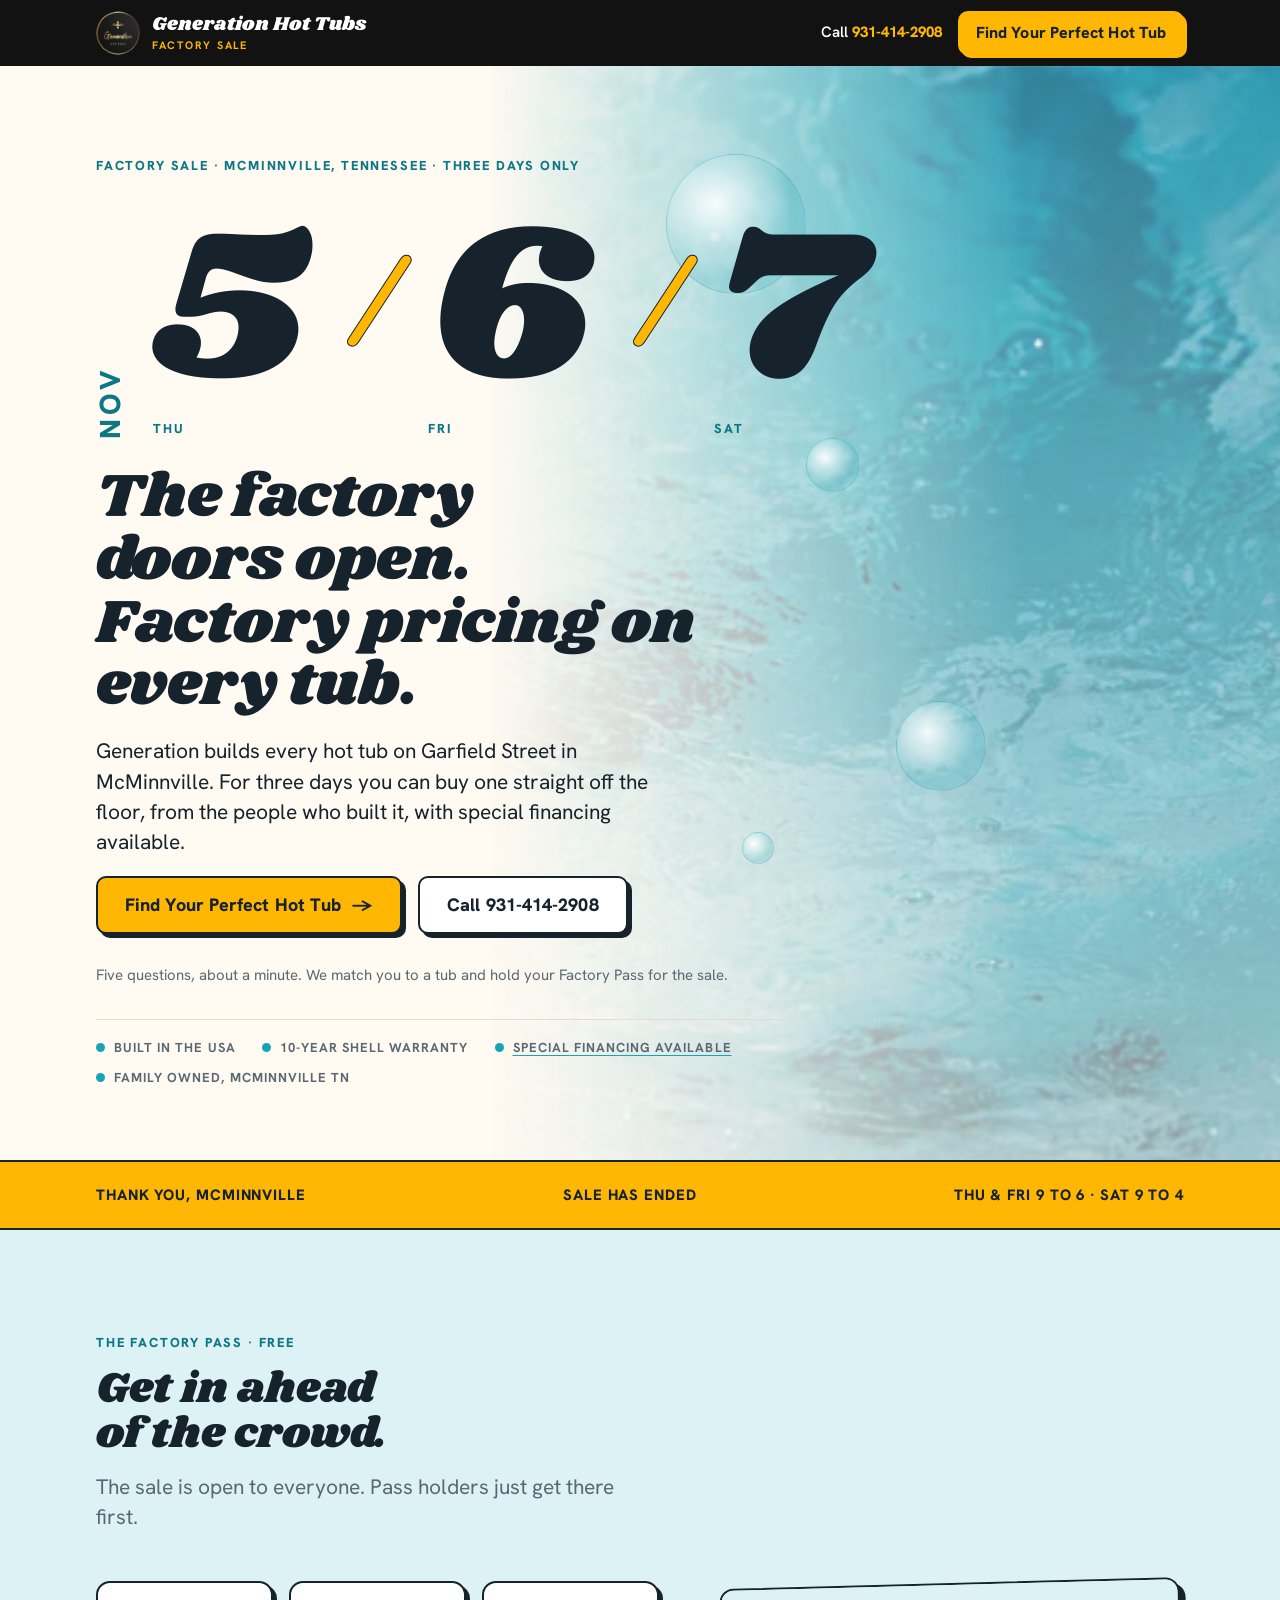
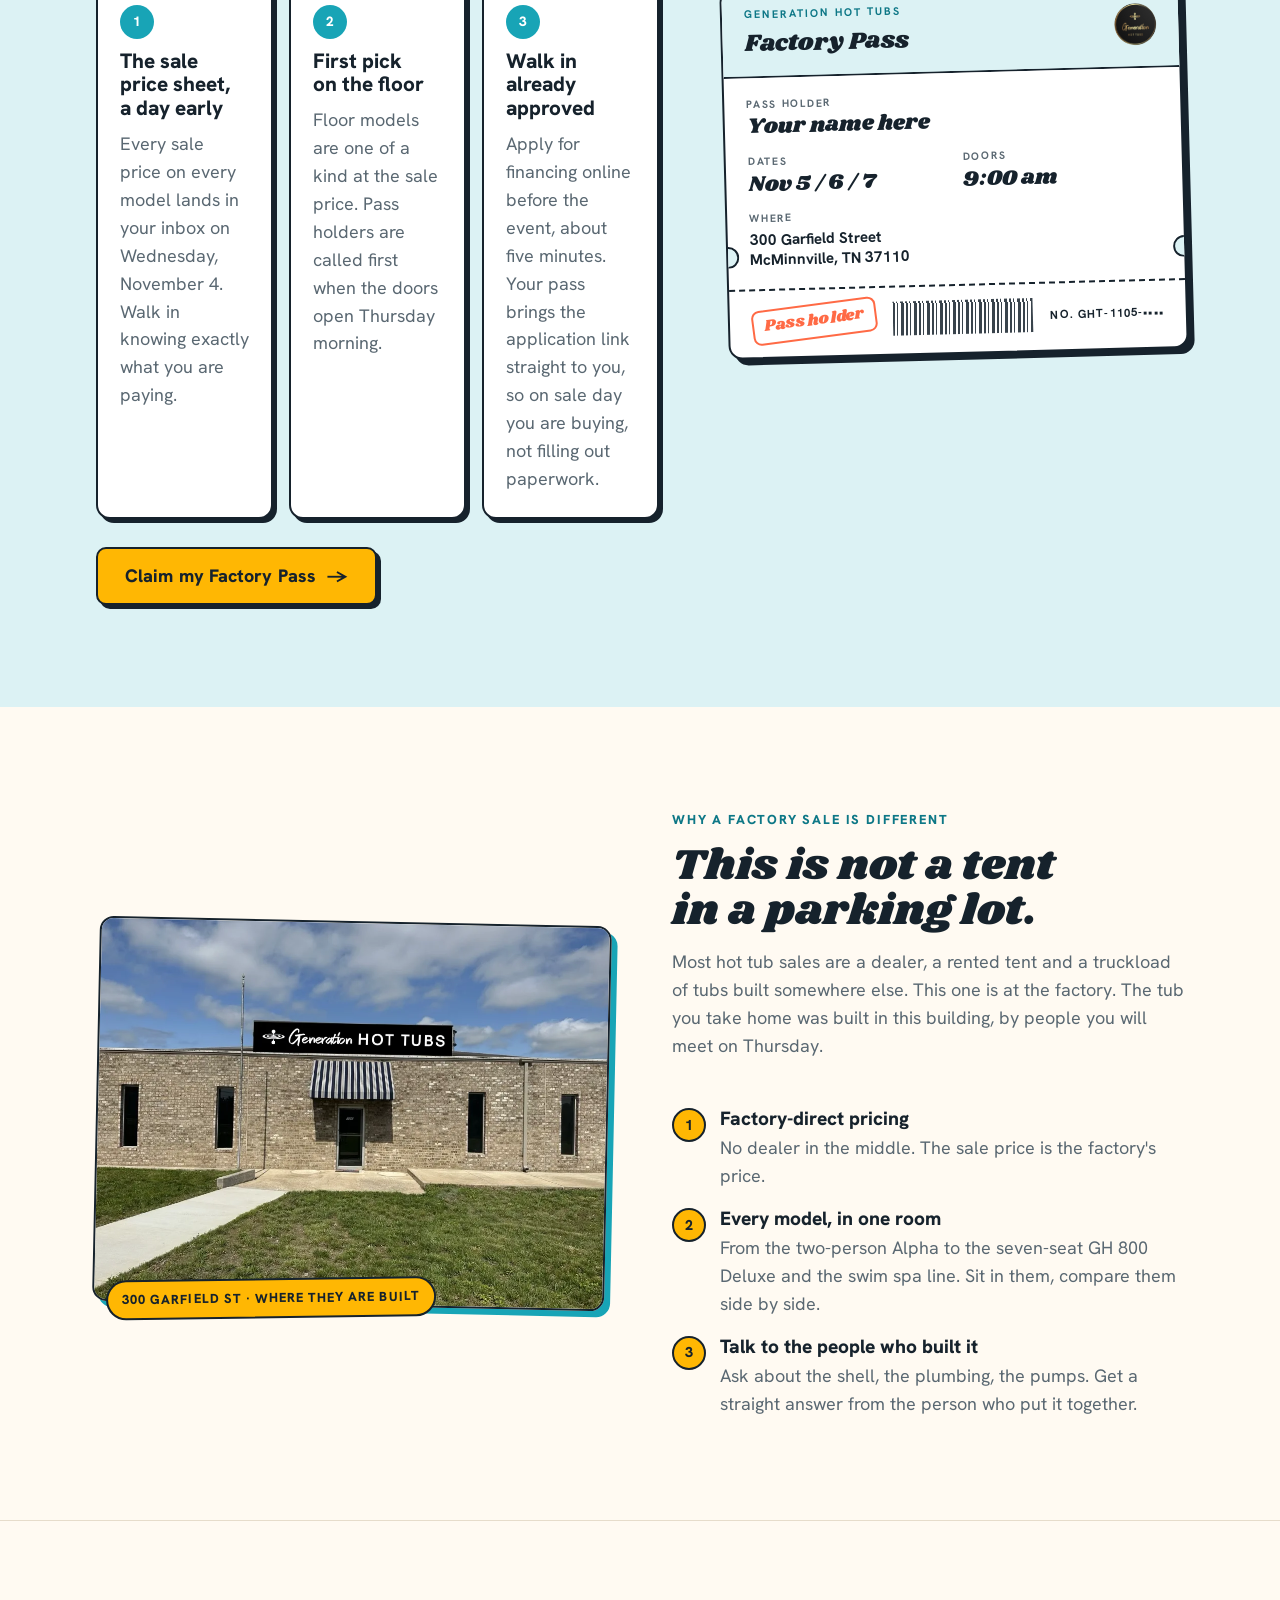
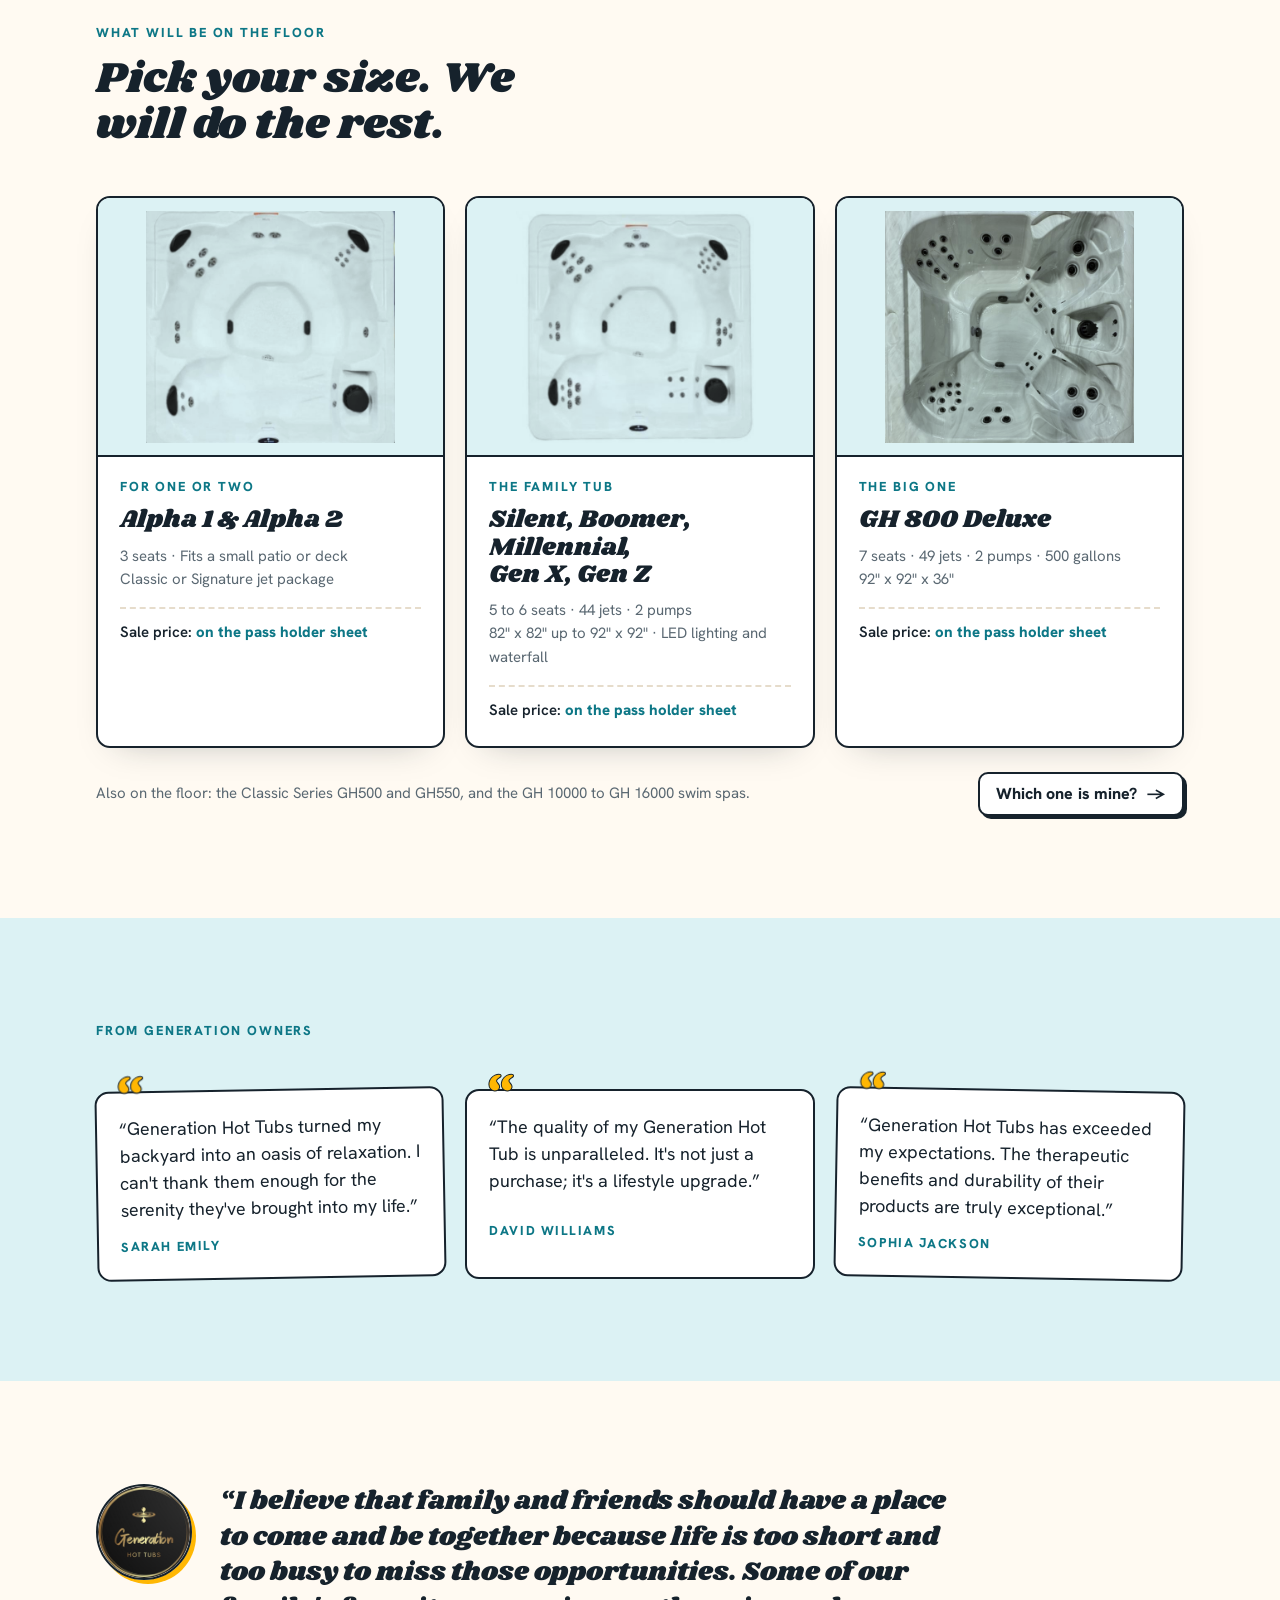
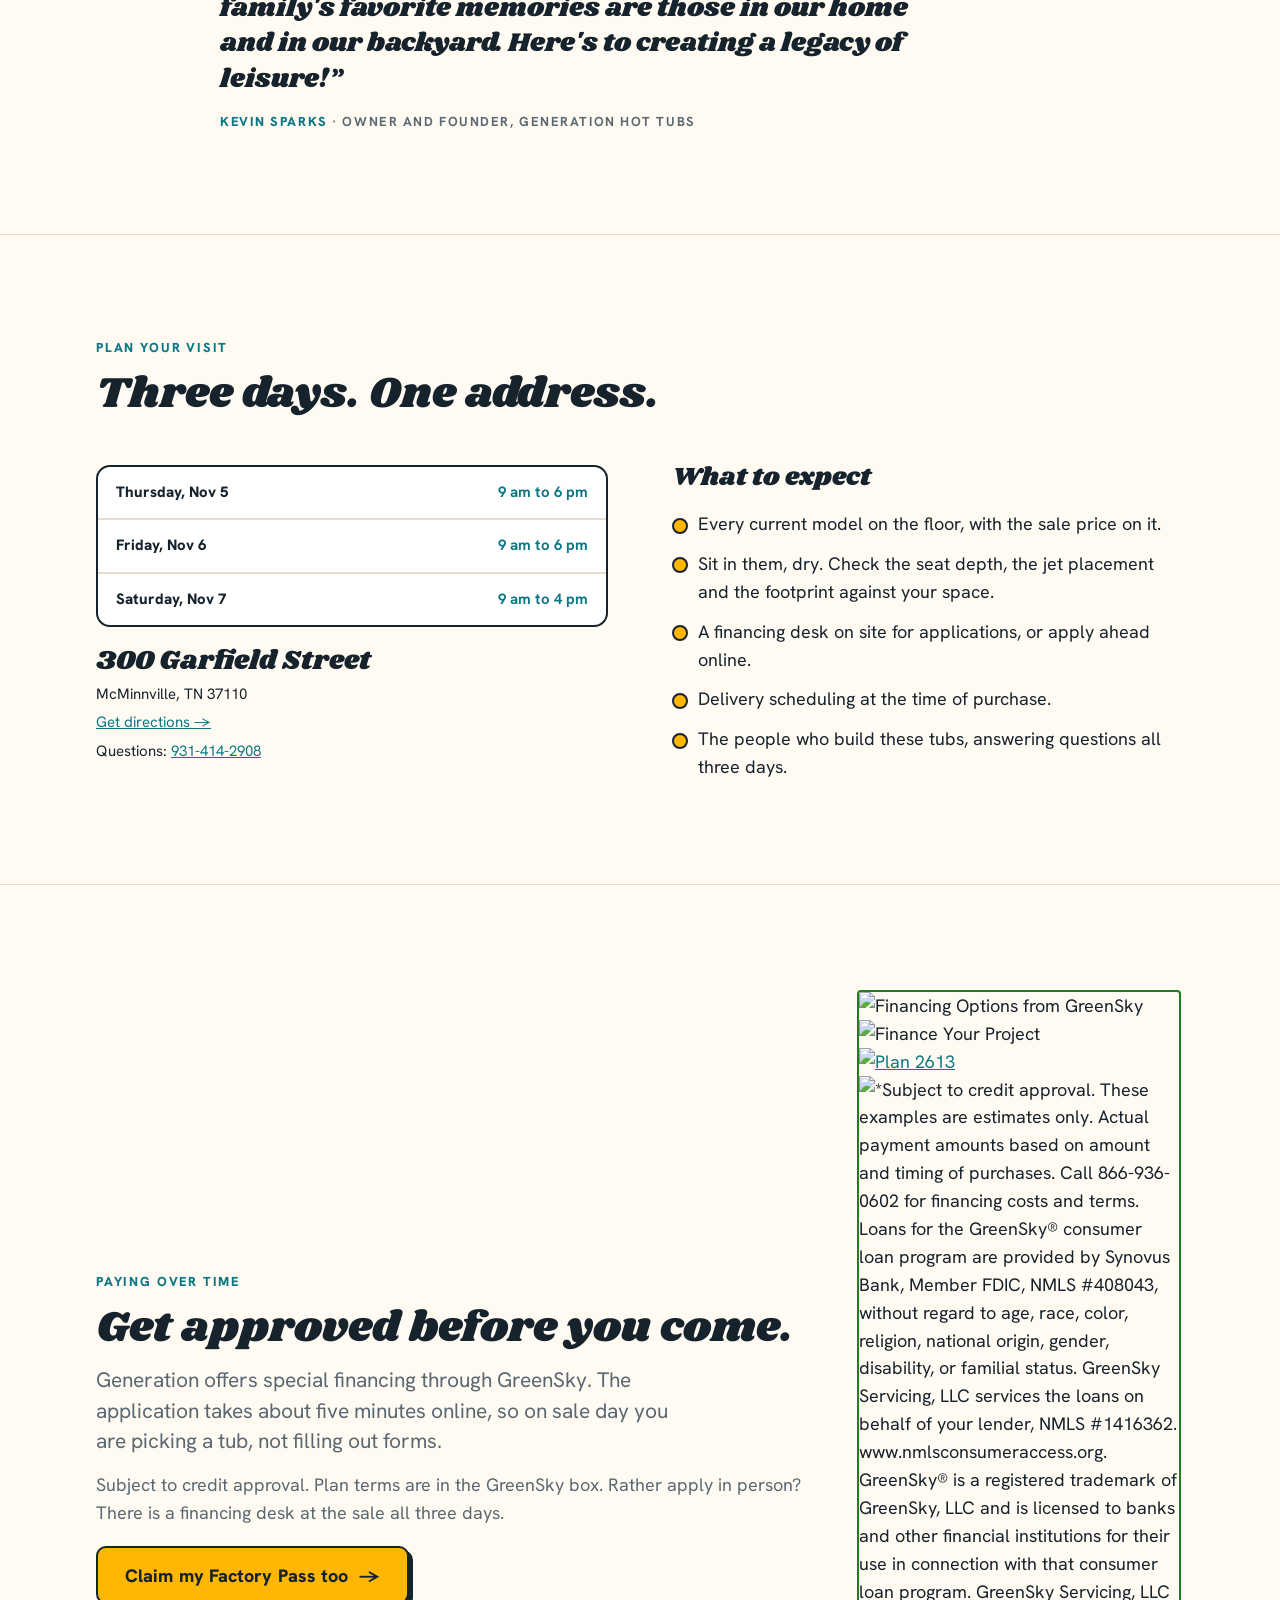
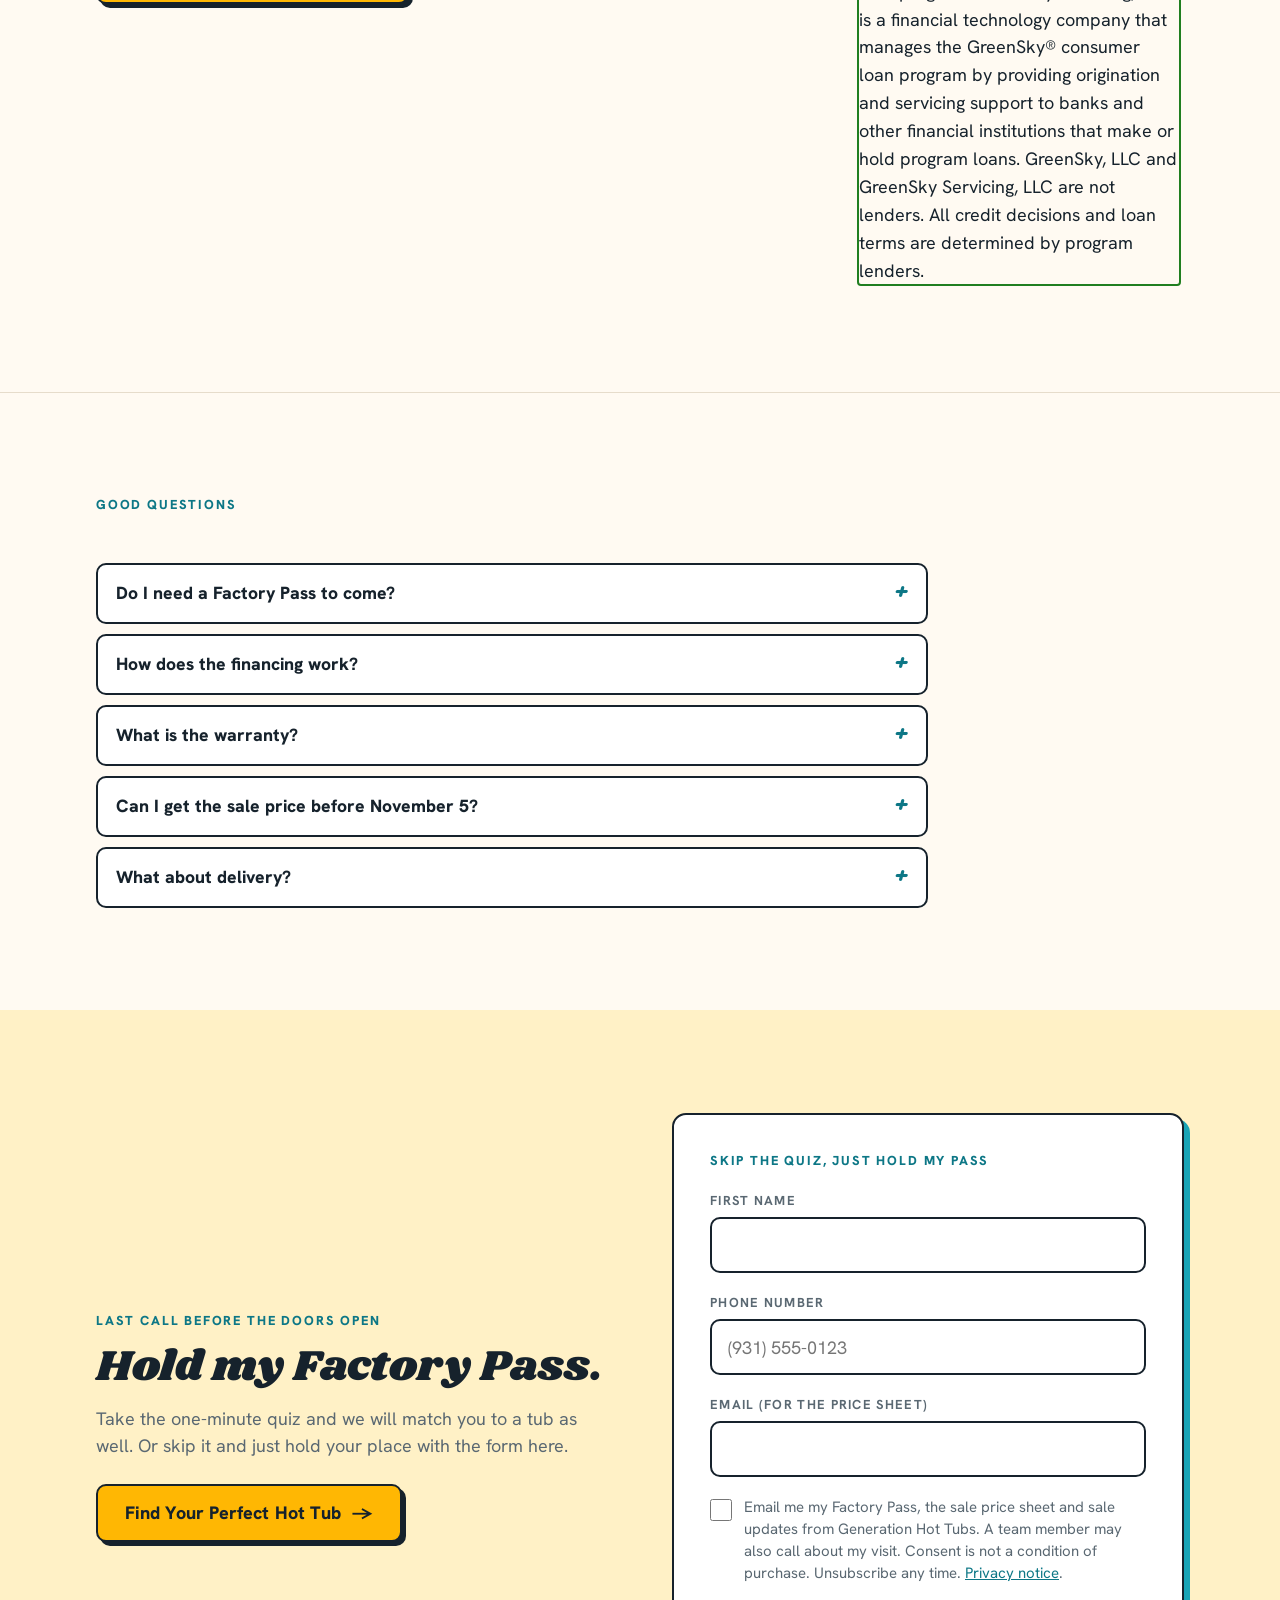
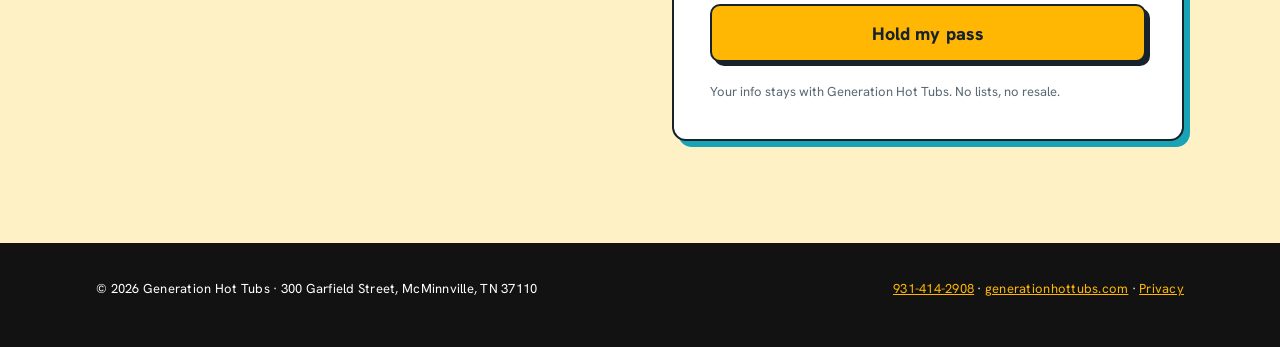
==== commit c72b852a: "Add GreenSky financing module and drop 0% wording Embed GreenSky's finance module (merchant 81140372" ====
--- a/index.html
+++ b/index.html
@@ -4,9 +4,9 @@
 <meta charset="utf-8">
 <meta name="viewport" content="width=device-width, initial-scale=1, viewport-fit=cover">
 <title>Factory Sale Nov 5 to 7 | Generation Hot Tubs, McMinnville TN</title>
-<meta name="description" content="Three days only. Buy a Generation hot tub straight off the factory floor in McMinnville, Tennessee, with 0% financing available. Claim your Factory Pass for early sale pricing and first pick.">
+<meta name="description" content="Three days only. Buy a Generation hot tub straight off the factory floor in McMinnville, Tennessee, with special financing available. Claim your Factory Pass for early sale pricing and first pick.">
 <meta property="og:title" content="Generation Hot Tubs Factory Sale: November 5, 6 and 7">
-<meta property="og:description" content="Factory doors open. Factory pricing. 0% financing available. Claim your Factory Pass.">
+<meta property="og:description" content="Factory doors open. Factory pricing. Special financing available. Claim your Factory Pass.">
 <meta property="og:image" content="img/Generation-GH-800-Deluxe-1.jpg">
 <link rel="icon" href="img/Generation-Hot-Tub-Logo-Circle.png">
 <link rel="preconnect" href="https://fonts.googleapis.com">
@@ -49,7 +49,7 @@
 
       <div class="hero-copy">
         <h1 class="h-display">The factory doors open.<br>Factory pricing on every tub.</h1>
-        <p class="lede">Generation builds every hot tub on Garfield Street in McMinnville. For three days you can buy one straight off the floor, from the people who built it, with 0% financing available.</p>
+        <p class="lede">Generation builds every hot tub on Garfield Street in McMinnville. For three days you can buy one straight off the floor, from the people who built it, with special financing available.</p>
         <div class="cta-row">
           <a class="btn btn-gold" href="quiz.html">Find Your Perfect Hot Tub <span class="arrow">&rarr;</span></a>
           <a class="btn btn-ghost" data-ght-href="phoneHref" href="tel:+19314142908">Call 931-414-2908</a>
@@ -58,7 +58,7 @@
         <div class="trust">
           <span>Built in the USA</span>
           <span>10-year shell warranty</span>
-          <span>0% financing available</span>
+          <span><a href="#financing">Special financing available</a></span>
           <span>Family owned, McMinnville TN</span>
         </div>
       </div>
@@ -98,7 +98,7 @@
             <div class="benefit">
               <span class="k">3</span>
               <h3>Walk in already approved</h3>
-              <p class="muted">Apply for 0% financing online before the event. About five minutes. On sale day you are buying, not filling out paperwork.</p>
+              <p class="muted">Apply for financing online before the event, about five minutes. Your pass brings the application link straight to you, so on sale day you are buying, not filling out paperwork.</p>
             </div>
           </div>
           <div class="cta-row" style="margin-top:28px">
@@ -248,7 +248,7 @@
           <ul class="expect">
             <li>Every current model on the floor, with the sale price on it.</li>
             <li>Sit in them, dry. Check the seat depth, the jet placement and the footprint against your space.</li>
-            <li>A financing desk on site for 0% applications, or apply ahead with your pass.</li>
+            <li>A financing desk on site for applications, or apply ahead online.</li>
             <li>Delivery scheduling at the time of purchase.</li>
             <li>The people who build these tubs, answering questions all three days.</li>
           </ul>
@@ -257,6 +257,25 @@
     </div>
   </section>
 
+  <!-- FINANCING (GreenSky) -->
+  <section class="band" id="financing">
+    <div class="wrap fin-row">
+      <div class="sec-head" style="margin-bottom:0">
+        <p class="eyebrow">Paying over time</p>
+        <h2 class="h-section">Get approved before you come.</h2>
+        <p class="lede muted">Generation offers special financing through GreenSky. The application takes about five minutes online, so on sale day you are picking a tub, not filling out forms.</p>
+        <p class="muted">Subject to credit approval. Plan terms are in the GreenSky box. Rather apply in person? There is a financing desk at the sale all three days.</p>
+        <div class="cta-row" style="margin-top:6px">
+          <a class="btn btn-gold" href="quiz.html">Claim my Factory Pass too <span class="arrow">&rarr;</span></a>
+        </div>
+      </div>
+      <div class="gs-slot">
+        <!-- GreenSky finance module. Pasted exactly as GreenSky supplied it. Do not edit (GreenSky usage guidelines). -->
+        <div class="financing-module" style="box-sizing: border-box; margin: 3px; text-align: left; border-width: 2px; border-style: solid; border-color: #207e20; width: 324px; border-radius: 4px;"><div><img src="https://www.greensky.com/merchantkit/images/finance_buttons/headers/header_320.jpg?v=3.0.612" width="320" alt="Financing Options from GreenSky" tabindex="0" /></div><div><img src="https://www.greensky.com/merchantkit/images/finance_buttons/product_headers/spas_product_header_320.jpg?v=3.0.612" width="320" alt="Finance Your Project" tabindex="0" /></div><div><a href="https://projects.greensky.com/MerchantLoanApplication?apptype=short&merchant=81140372&dealerplan=2613&channel=External-Button-03" target="_blank" tabindex="0"><img src="https://www.greensky.com/merchantkit/images/finance_buttons/plans/2613_320x100.jpg?v=3.0.612" width="320" alt="Plan 2613" /></a></div><div><img src="https://www.greensky.com/merchantkit/images/finance_buttons/footers/footer_320.jpg?v=3.0.612" width="320" alt="*Subject to credit approval. These examples are estimates only. Actual payment amounts based on amount and timing of purchases. Call 866-936-0602 for financing costs and terms. Loans for the GreenSky® consumer loan program are provided by Synovus Bank, Member FDIC, NMLS #408043, without regard to age, race, color, religion, national origin, gender, disability, or familial status. GreenSky Servicing, LLC services the loans on behalf of your lender, NMLS #1416362. www.nmlsconsumeraccess.org. GreenSky® is a registered trademark of GreenSky, LLC and is licensed to banks and other financial institutions for their use in connection with that consumer loan program. GreenSky Servicing, LLC is a financial technology company that manages the GreenSky® consumer loan program by providing origination and servicing support to banks and other financial institutions that make or hold program loans. GreenSky, LLC and GreenSky Servicing, LLC are not lenders. All credit decisions and loan terms are determined by program lenders." tabindex="0" /></div></div>
+      </div>
+    </div>
+  </section>
+
   <!-- FAQ -->
   <section class="band" id="faq">
     <div class="wrap">
@@ -269,8 +288,8 @@
           <div class="a">No. The sale is open to the public. The pass gets you the price sheet a day early, first call on floor models and a head start on financing. It is free.</div>
         </details>
         <details>
-          <summary>Is the financing really 0%?</summary>
-          <div class="a">Yes, 0% APR financing is available to qualified buyers through our financing partner. Apply online before the sale with your pass, or at the financing desk during the event.</div>
+          <summary>How does the financing work?</summary>
+          <div class="a">Financing is through GreenSky, subject to credit approval. The sale plan is a 12-month promotion: interest accrues from the date of purchase and is waived only if you pay the full amount within 12 months. If you do not, that interest is charged. Full terms are in the GreenSky box above. Apply online before the sale, or at the financing desk during the event.</div>
         </details>
         <details>
           <summary>What is the warranty?</summary>
--- a/styles.css
+++ b/styles.css
@@ -252,6 +252,7 @@
   border-top: 1px solid var(--line);
   font-weight: 700; font-size: var(--t-xs); letter-spacing: 0.08em; text-transform: uppercase; color: var(--muted);
 }
+.trust a { color: inherit; text-decoration-color: var(--aqua); text-underline-offset: 3px; }
 .trust span::before { content: ""; display: inline-block; width: 9px; height: 9px; border-radius: 50%; background: var(--aqua); margin-right: 9px; vertical-align: 0; }
 
 /* Countdown strip */
@@ -465,19 +466,21 @@
 .step .n { font-weight: 800; font-size: var(--t-xs); letter-spacing: 0.14em; text-transform: uppercase; color: var(--aqua-deep); }
 .step .n.done { color: var(--white); background: var(--aqua); display: inline-block; padding: 3px 10px; border-radius: 999px; justify-self: start; }
 .step h3 { font-family: var(--display); font-weight: 400; font-size: 1.35rem; line-height: 1.1; }
+/* Financing: our copy beside GreenSky's module. The module is fixed at 330px wide
+   and must not be restyled, so the layout makes room for it instead. */
+.fin-row { display: grid; grid-template-columns: minmax(0, 1fr) auto; gap: clamp(24px, 4vw, 48px); align-items: center; }
+@media (max-width: 880px) { .fin-row { grid-template-columns: 1fr; } }
+.gs-slot { justify-self: center; max-width: 100%; overflow-x: auto; }
 .fin {
   background: var(--sun); color: var(--ink);
   border: 2px solid var(--ink); border-radius: var(--radius); box-shadow: 8px 8px 0 var(--aqua);
   padding: clamp(24px, 4vw, 44px);
-  display: grid; grid-template-columns: minmax(0, 1fr) auto; gap: 24px; align-items: center;
-}
-@media (max-width: 760px) { .fin { grid-template-columns: 1fr; } }
+  display: grid; gap: 14px; align-content: center;
+}
 .fin .eyebrow { color: #6b4a00; }
 .fin h2 { font-family: var(--display); font-weight: 400; font-size: clamp(1.9rem, 4.2vw, 3rem); line-height: 1.02; }
 .fin p { max-width: 36rem; color: #3b2d05; }
-.fin .btn-paper { background: var(--ink); color: var(--white); box-shadow: 4px 4px 0 var(--white); }
-.fin .btn-paper:hover { box-shadow: 5px 5px 0 var(--white); }
-.fin .pend { font-size: var(--t-xs); color: #6b4a00; font-weight: 600; margin-top: 8px; }
+.fin .fin-terms { font-size: var(--t-sm); color: #6b4a00; font-weight: 600; }
 .match { background: var(--white); border: 2px solid var(--ink); border-radius: var(--radius); box-shadow: var(--shadow-soft); display: grid; grid-template-columns: minmax(0, 0.8fr) minmax(0, 1.2fr); overflow: hidden; }
 @media (max-width: 760px) { .match { grid-template-columns: 1fr; } }
 .match .shot { background: var(--aqua-light); display: grid; place-items: center; padding: 20px; border-right: 2px solid var(--ink); }
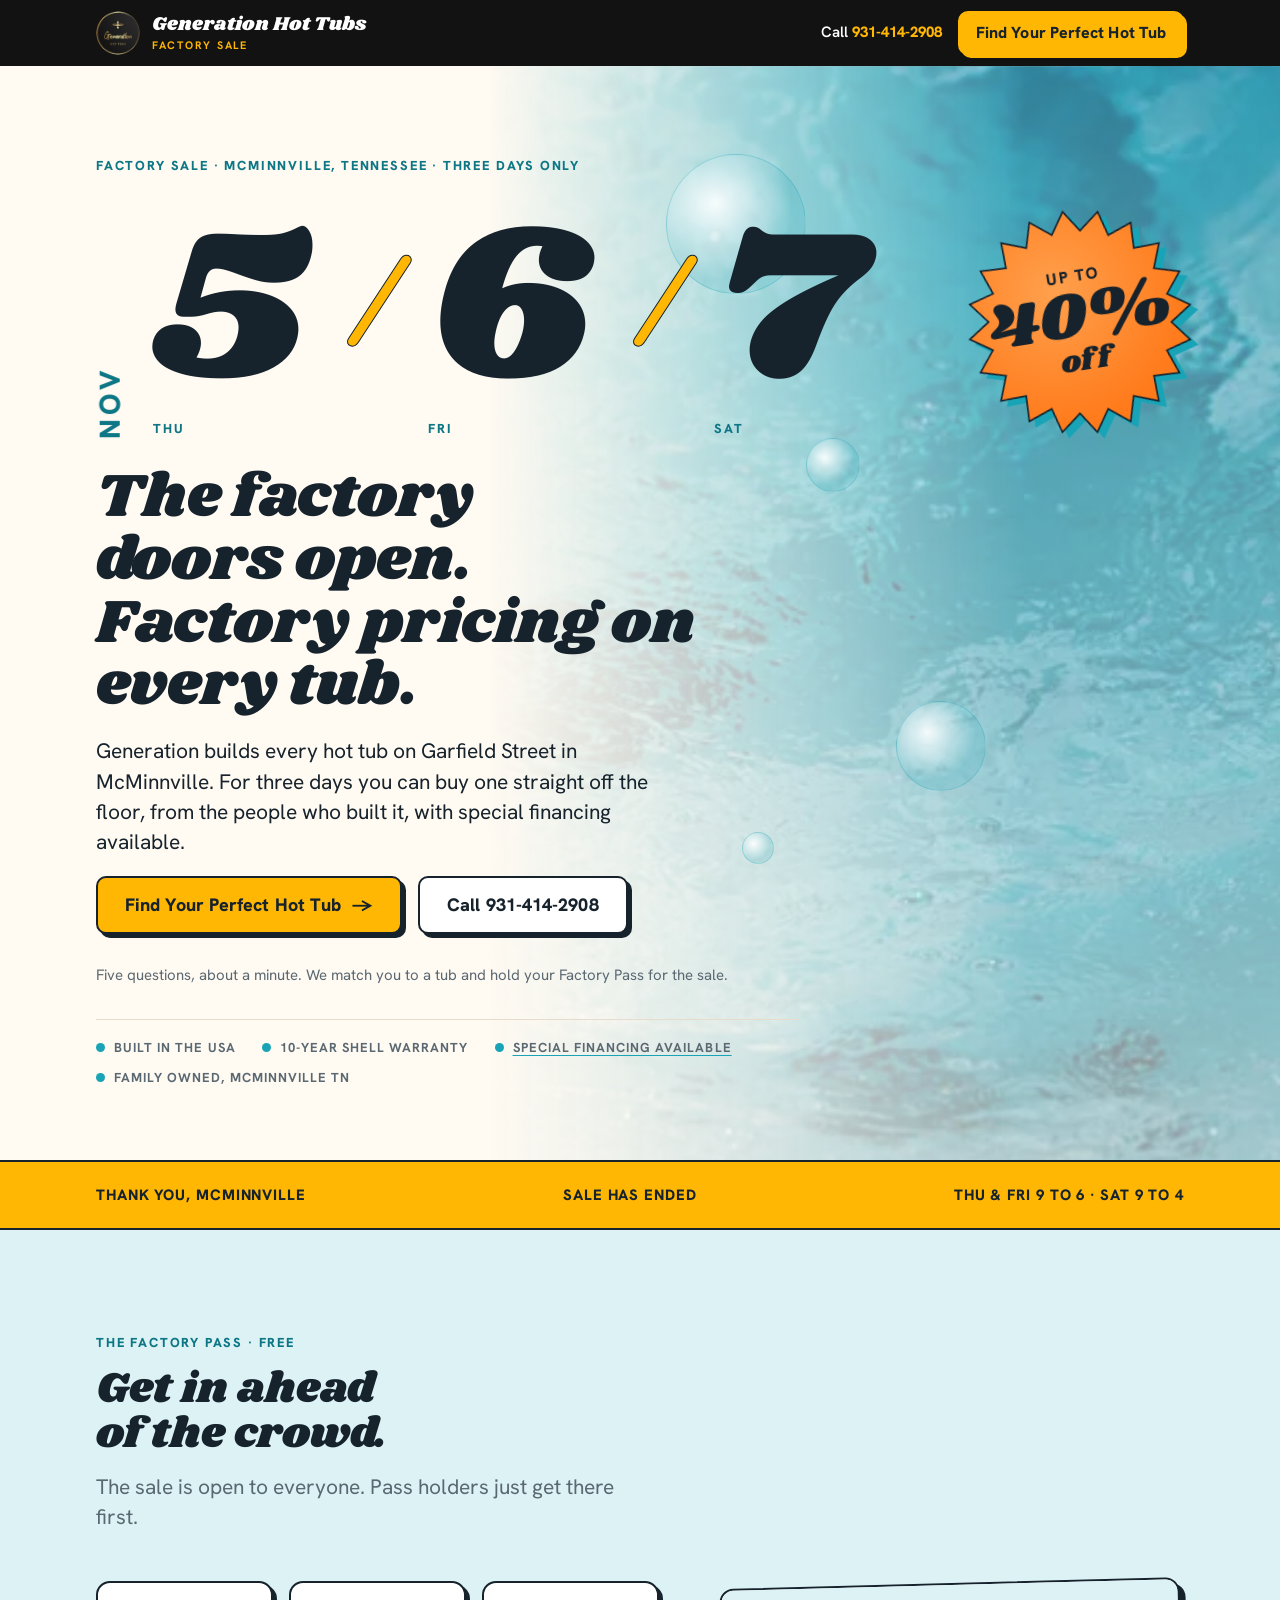
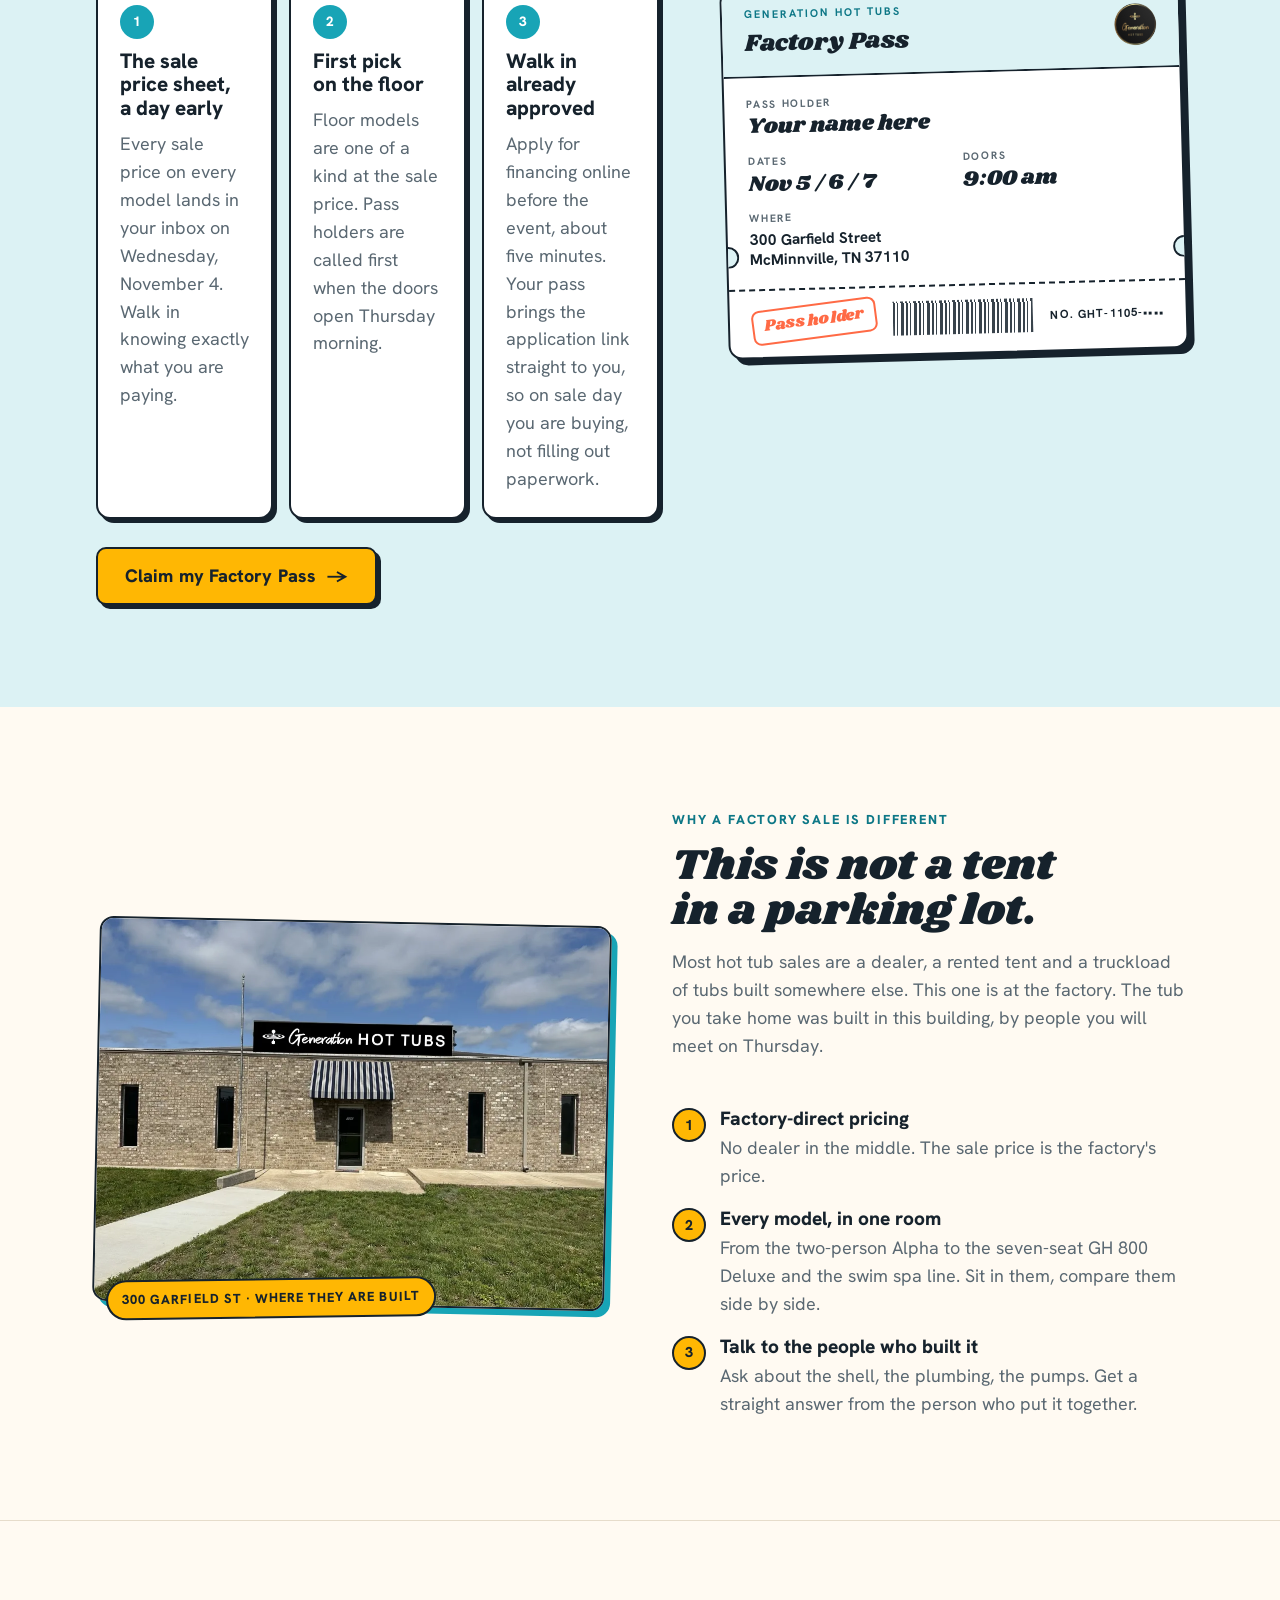
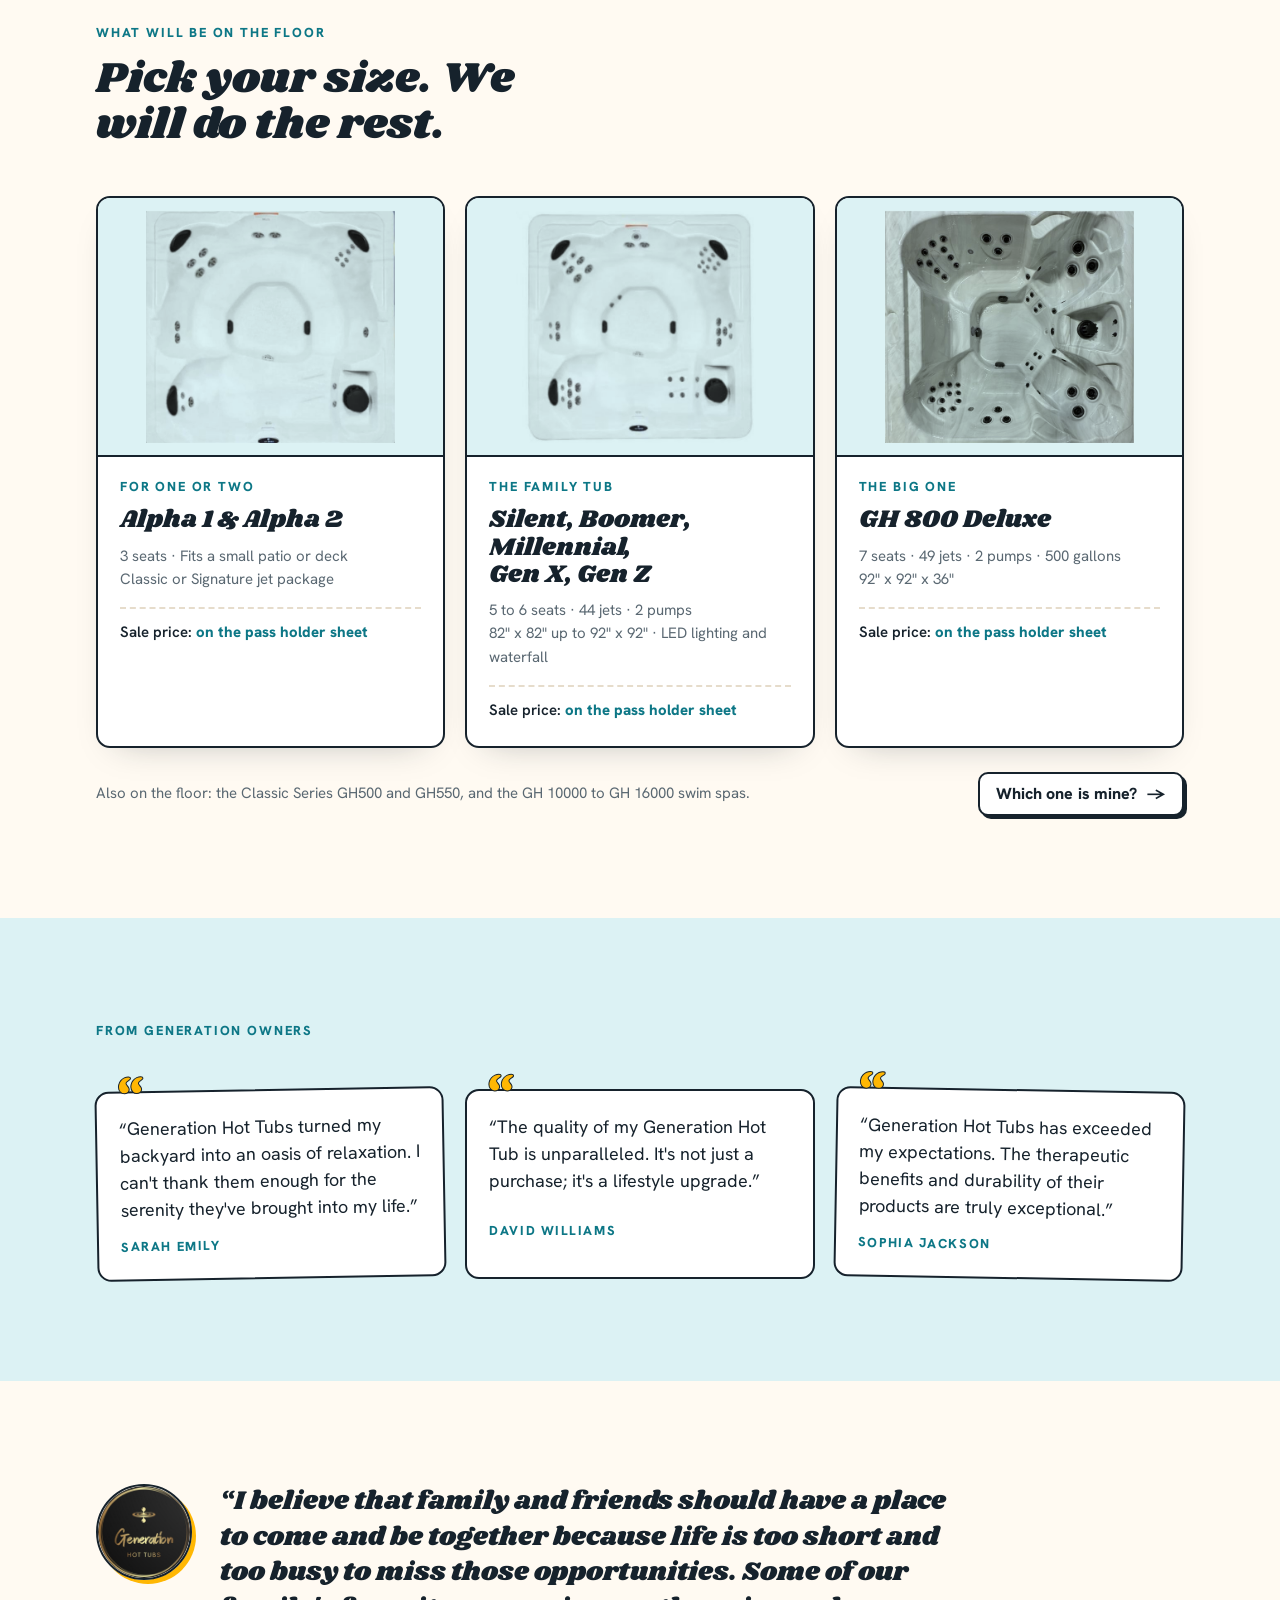
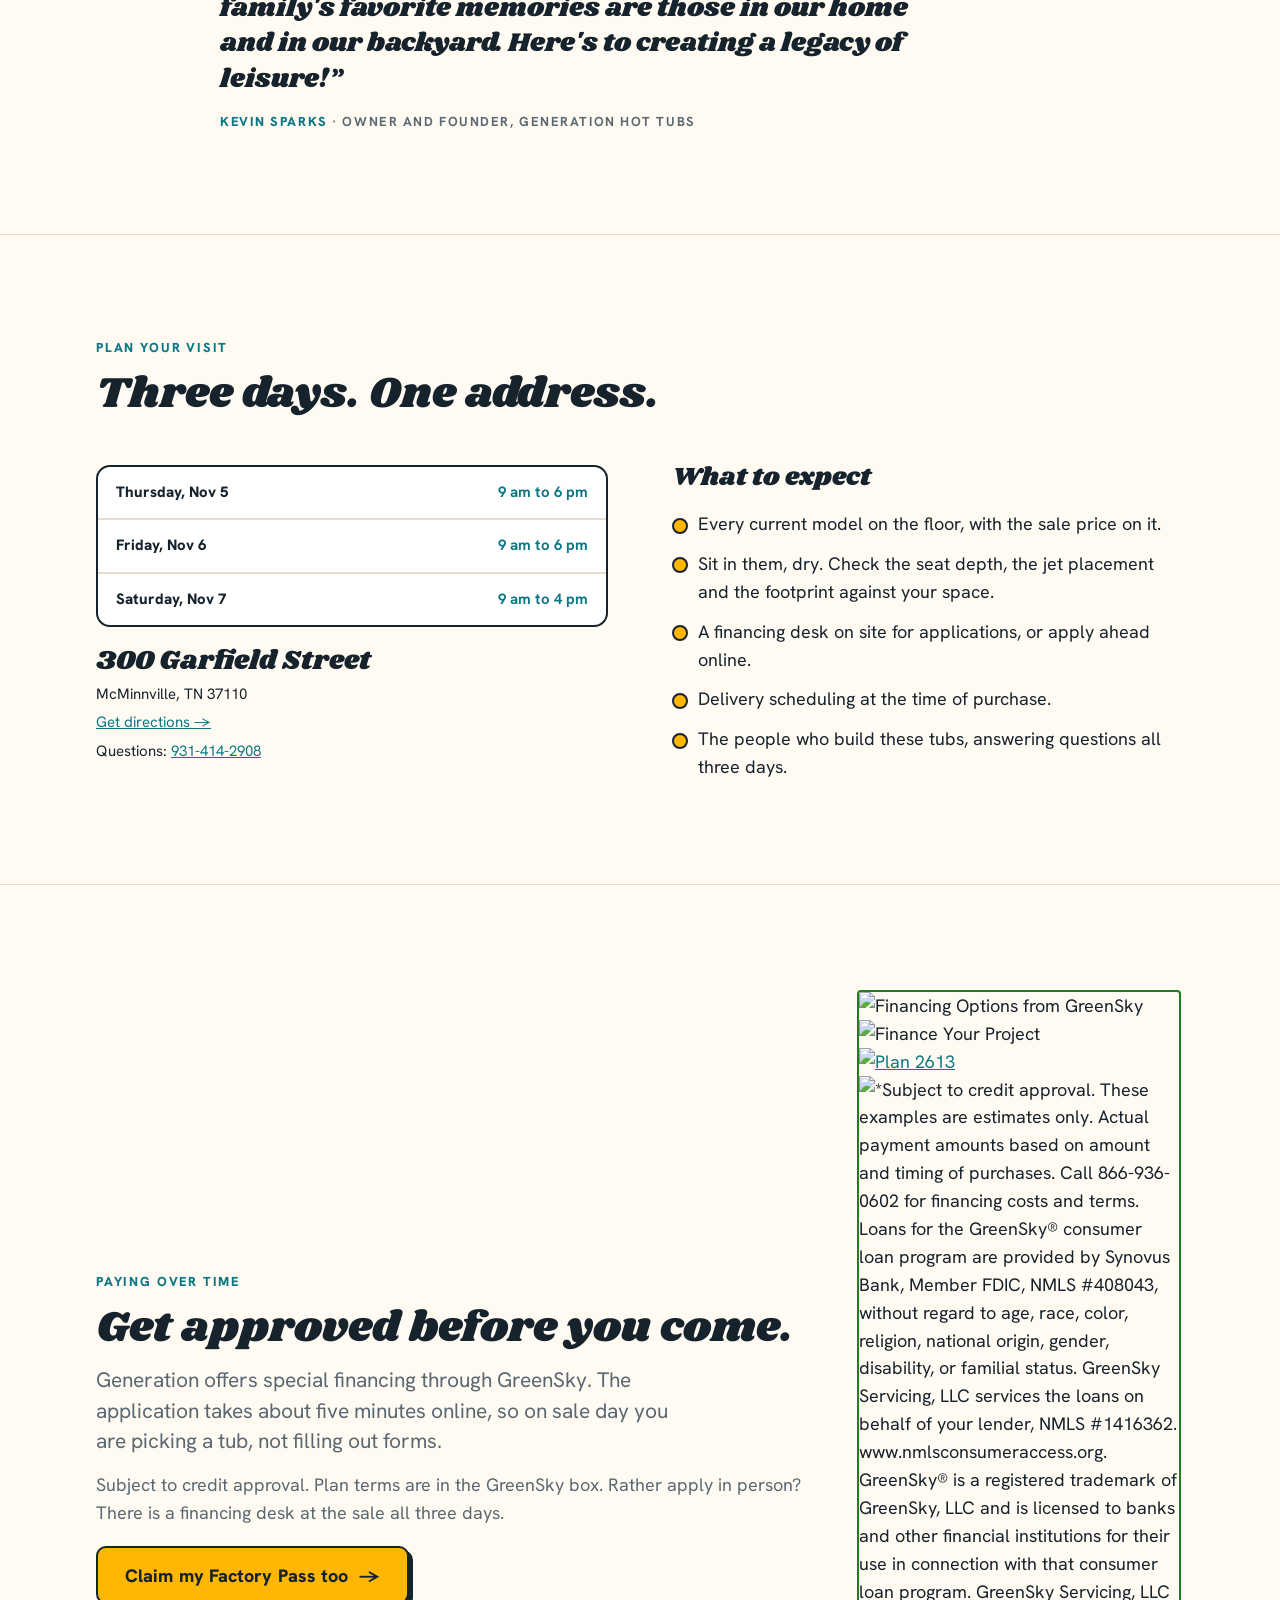
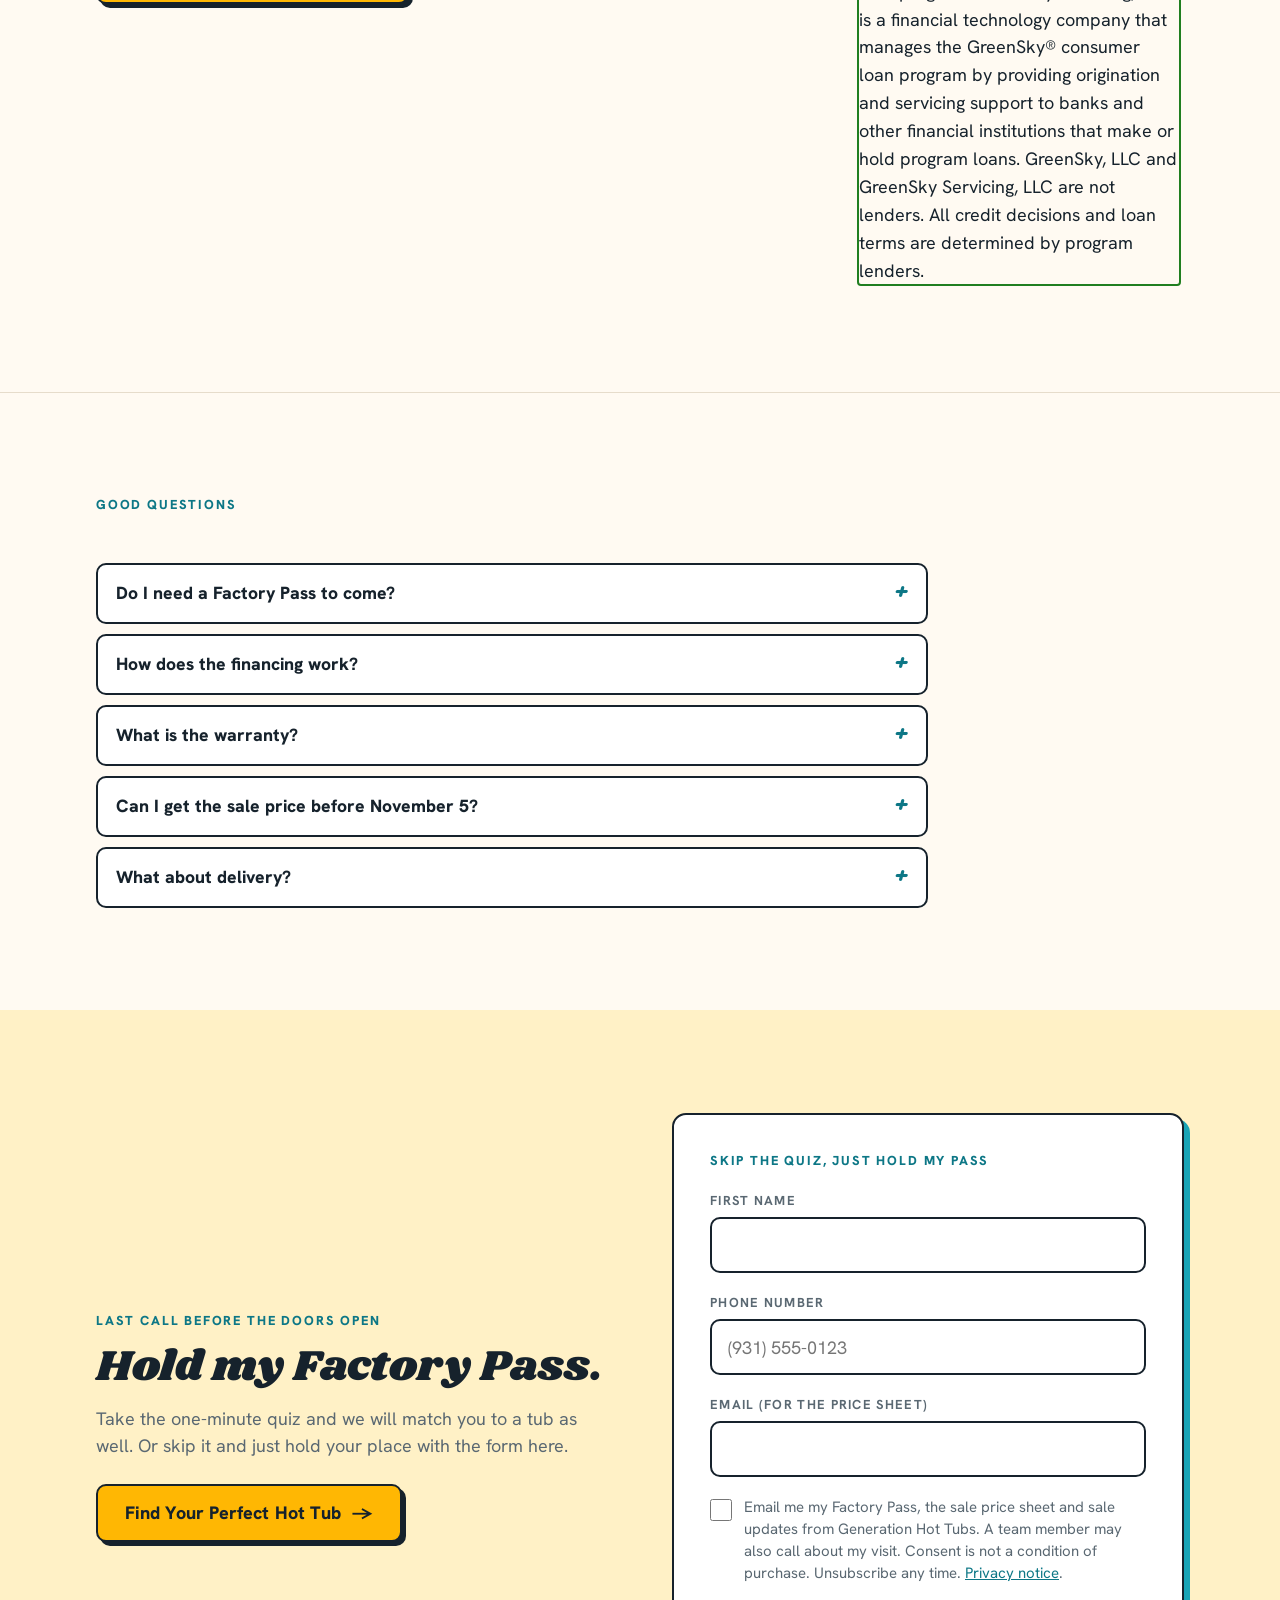
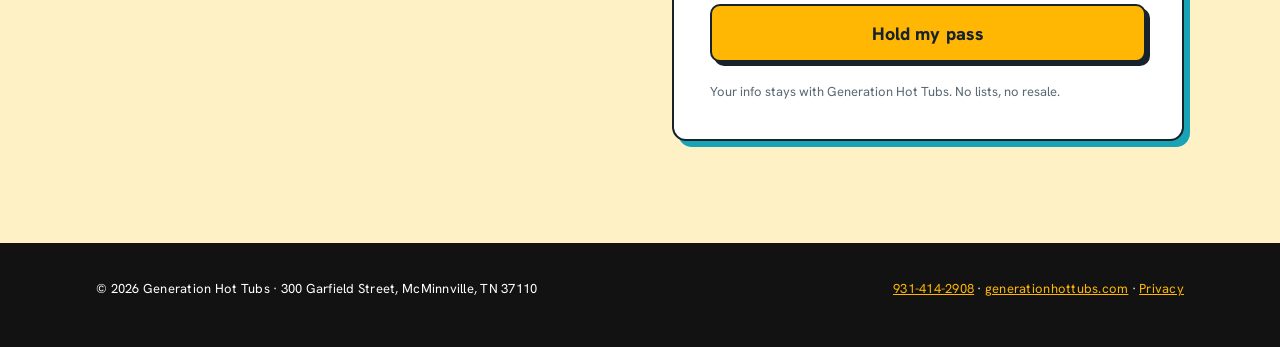
==== commit ed22e8aa: "Landing hero: add Up to 40% off sunburst Co-Authored-By: Claude Opus 5.5 <noreply@anthropic.com>" ====
--- a/index.html
+++ b/index.html
@@ -38,6 +38,8 @@
     <div class="wrap hero-grid">
       <p class="eyebrow">Factory Sale &middot; McMinnville, Tennessee &middot; Three days only</p>
 
+      <p class="burst"><span class="pre">Up to</span> <span class="big">40%</span> <span class="post">off</span></p>
+
       <div class="dates" aria-label="November 5, 6 and 7">
         <span class="mon" aria-hidden="true">Nov</span>
         <div class="d"><span class="num">5</span><span class="dow">Thu</span></div>
--- a/styles.css
+++ b/styles.css
@@ -21,6 +21,7 @@
   --sun: #ffb703;         /* call-to-action marigold */
   --sun-hover: #ffc633;
   --coral: #ff6a45;       /* stamp and small pops */
+  --orange: #ff7a1a;      /* the 40% off sunburst */
   --black: #121212;       /* header, footer, mobile bar */
   --on-black: #ffffff;
   --paper: #ffffff;       /* the pass */
@@ -46,7 +47,7 @@
 * { box-sizing: border-box; }
 [hidden] { display: none !important; }
 html { -webkit-text-size-adjust: 100%; scroll-behavior: smooth; }
-@media (prefers-reduced-motion: reduce) { html { scroll-behavior: auto; } * { transition: none !important; } }
+@media (prefers-reduced-motion: reduce) { html { scroll-behavior: auto; } * { transition: none !important; } .burst { animation: none; } }
 body {
   margin: 0;
   background: var(--bg);
@@ -245,6 +246,41 @@
 }
 .dates .sep { font-family: var(--display); font-size: clamp(3rem, 10vw, 7rem); color: var(--sun); line-height: 0.9; padding-bottom: 0.75em; -webkit-text-stroke: 1px var(--ink); }
 .hero-copy { display: grid; gap: 18px; max-width: 44rem; }
+
+/* "Up to 40% off" sunburst. Desktop: beside the dates, over the tub photo.
+   Phone: top right, beside the eyebrow, since the dates fill the width. */
+.hero-grid { grid-template-columns: auto minmax(0, 1fr); grid-template-areas: "eyebrow eyebrow" "dates burst" "copy copy"; }
+.hero-grid > .eyebrow { grid-area: eyebrow; }
+.hero-grid > .dates { grid-area: dates; }
+.hero-grid > .hero-copy { grid-area: copy; }
+.burst {
+  --burst: polygon(50.0% 0.0%, 56.4% 9.5%, 65.5% 2.4%, 68.6% 13.5%, 79.4% 9.5%, 79.0% 21.0%, 90.5% 20.6%, 86.5% 31.4%, 97.6% 34.5%, 90.5% 43.6%, 100.0% 50.0%, 90.5% 56.4%, 97.6% 65.5%, 86.5% 68.6%, 90.5% 79.4%, 79.0% 79.0%, 79.4% 90.5%, 68.6% 86.5%, 65.5% 97.6%, 56.4% 90.5%, 50.0% 100.0%, 43.6% 90.5%, 34.5% 97.6%, 31.4% 86.5%, 20.6% 90.5%, 21.0% 79.0%, 9.5% 79.4%, 13.5% 68.6%, 2.4% 65.5%, 9.5% 56.4%, 0.0% 50.0%, 9.5% 43.6%, 2.4% 34.5%, 13.5% 31.4%, 9.5% 20.6%, 21.0% 21.0%, 20.6% 9.5%, 31.4% 13.5%, 34.5% 2.4%, 43.6% 9.5%);
+  grid-area: burst; align-self: center; justify-self: start;
+  margin-left: clamp(24px, 5vw, 72px);
+  position: relative; isolation: isolate;
+  width: clamp(150px, 19vw, 220px); aspect-ratio: 1;
+  display: grid; place-content: center; justify-items: center; text-align: center;
+  color: var(--ink); line-height: 1;
+  transform: rotate(-9deg);
+  filter: drop-shadow(6px 6px 0 var(--aqua));
+  animation: burst-in 0.6s cubic-bezier(0.2, 1.4, 0.4, 1) 0.2s both;
+}
+.burst::before, .burst::after { content: ""; position: absolute; clip-path: var(--burst); z-index: -1; }
+.burst::before { inset: -3px; background: var(--ink); }
+.burst::after { inset: 0; background: radial-gradient(circle at 40% 35%, #ffa04d, var(--orange) 70%); }
+.burst .pre, .burst .post { font-family: var(--body); font-weight: 800; text-transform: uppercase; letter-spacing: 0.12em; font-size: clamp(0.8rem, 1.3vw, 1rem); }
+.burst .big { font-family: var(--display); font-weight: 400; font-size: clamp(2.6rem, 5.2vw, 4.1rem); line-height: 0.95; margin: 2px 0 0; }
+.burst .post { font-family: var(--display); font-weight: 400; letter-spacing: 0.02em; text-transform: none; font-size: clamp(1.3rem, 2.4vw, 1.9rem); line-height: 0.9; }
+@keyframes burst-in { from { transform: rotate(-40deg) scale(0.4); opacity: 0; } to { transform: rotate(-9deg) scale(1); opacity: 1; } }
+@media (max-width: 880px) {
+  .hero-grid { grid-template-columns: minmax(0, 1fr) auto; grid-template-areas: "eyebrow burst" "dates dates" "copy copy"; }
+  .hero-grid > .eyebrow { align-self: center; }
+  .burst { margin: -10px 4px -18px 8px; width: 118px; }
+  .burst .pre { font-size: 0.66rem; }
+  .burst .big { font-size: 2.15rem; }
+  .burst .post { font-size: 1.05rem; }
+  .bubbles i:nth-child(1), .bubbles i:nth-child(2) { display: none; }
+}
 .cta-row { display: flex; flex-wrap: wrap; gap: 16px; align-items: center; }
 .trust {
   display: flex; flex-wrap: wrap; gap: 10px 26px;
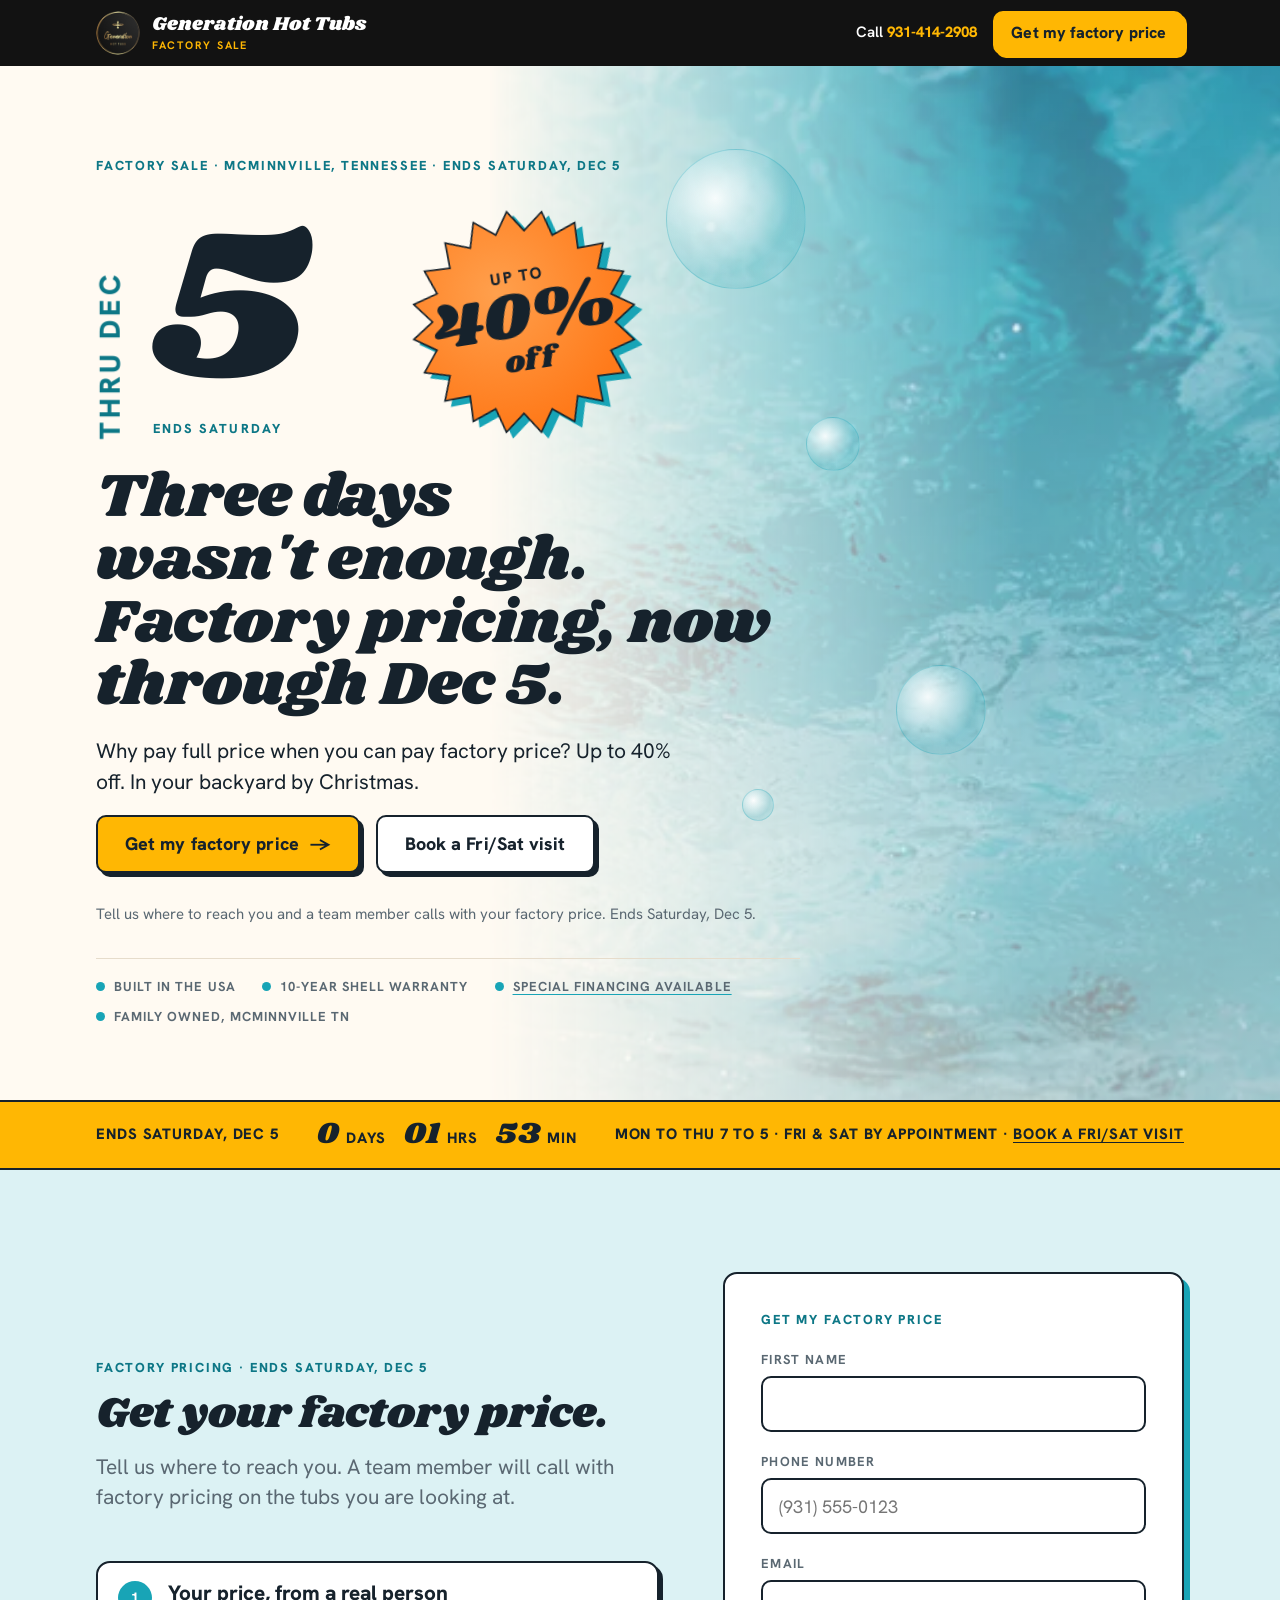
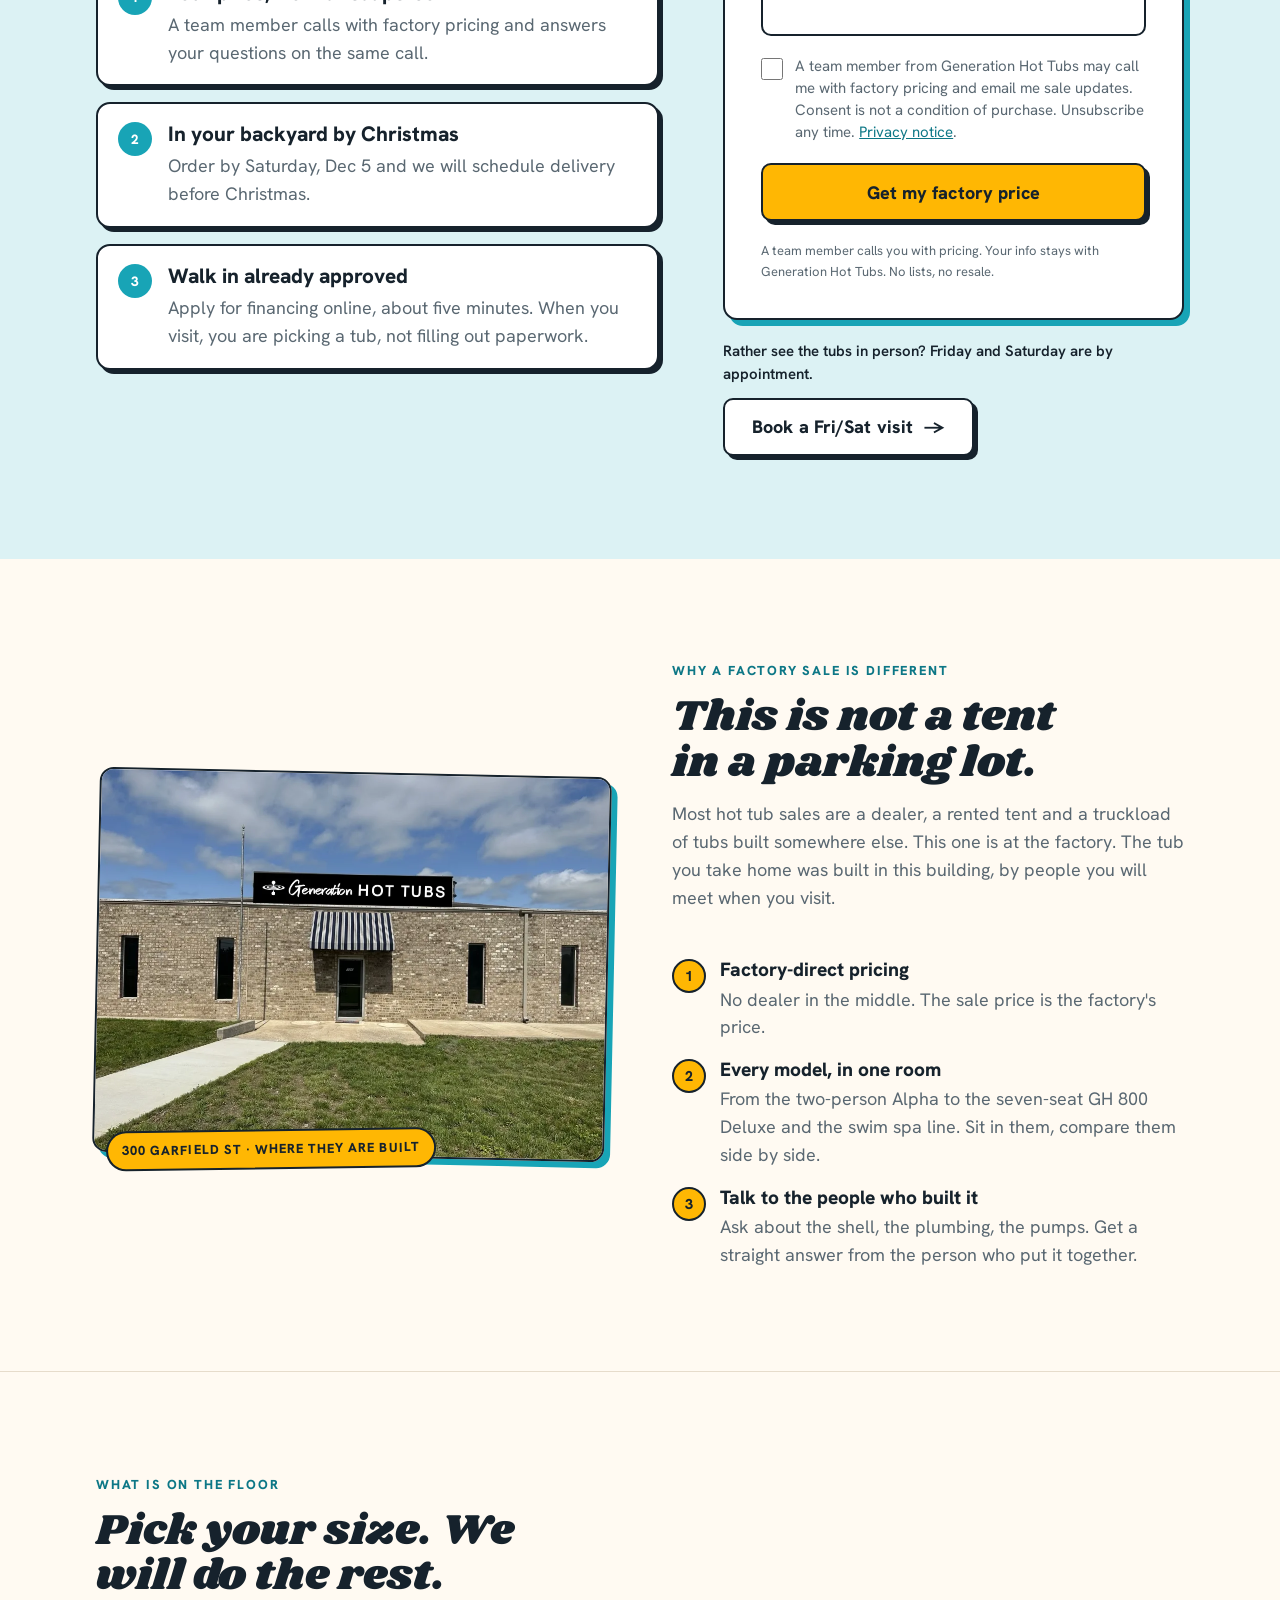
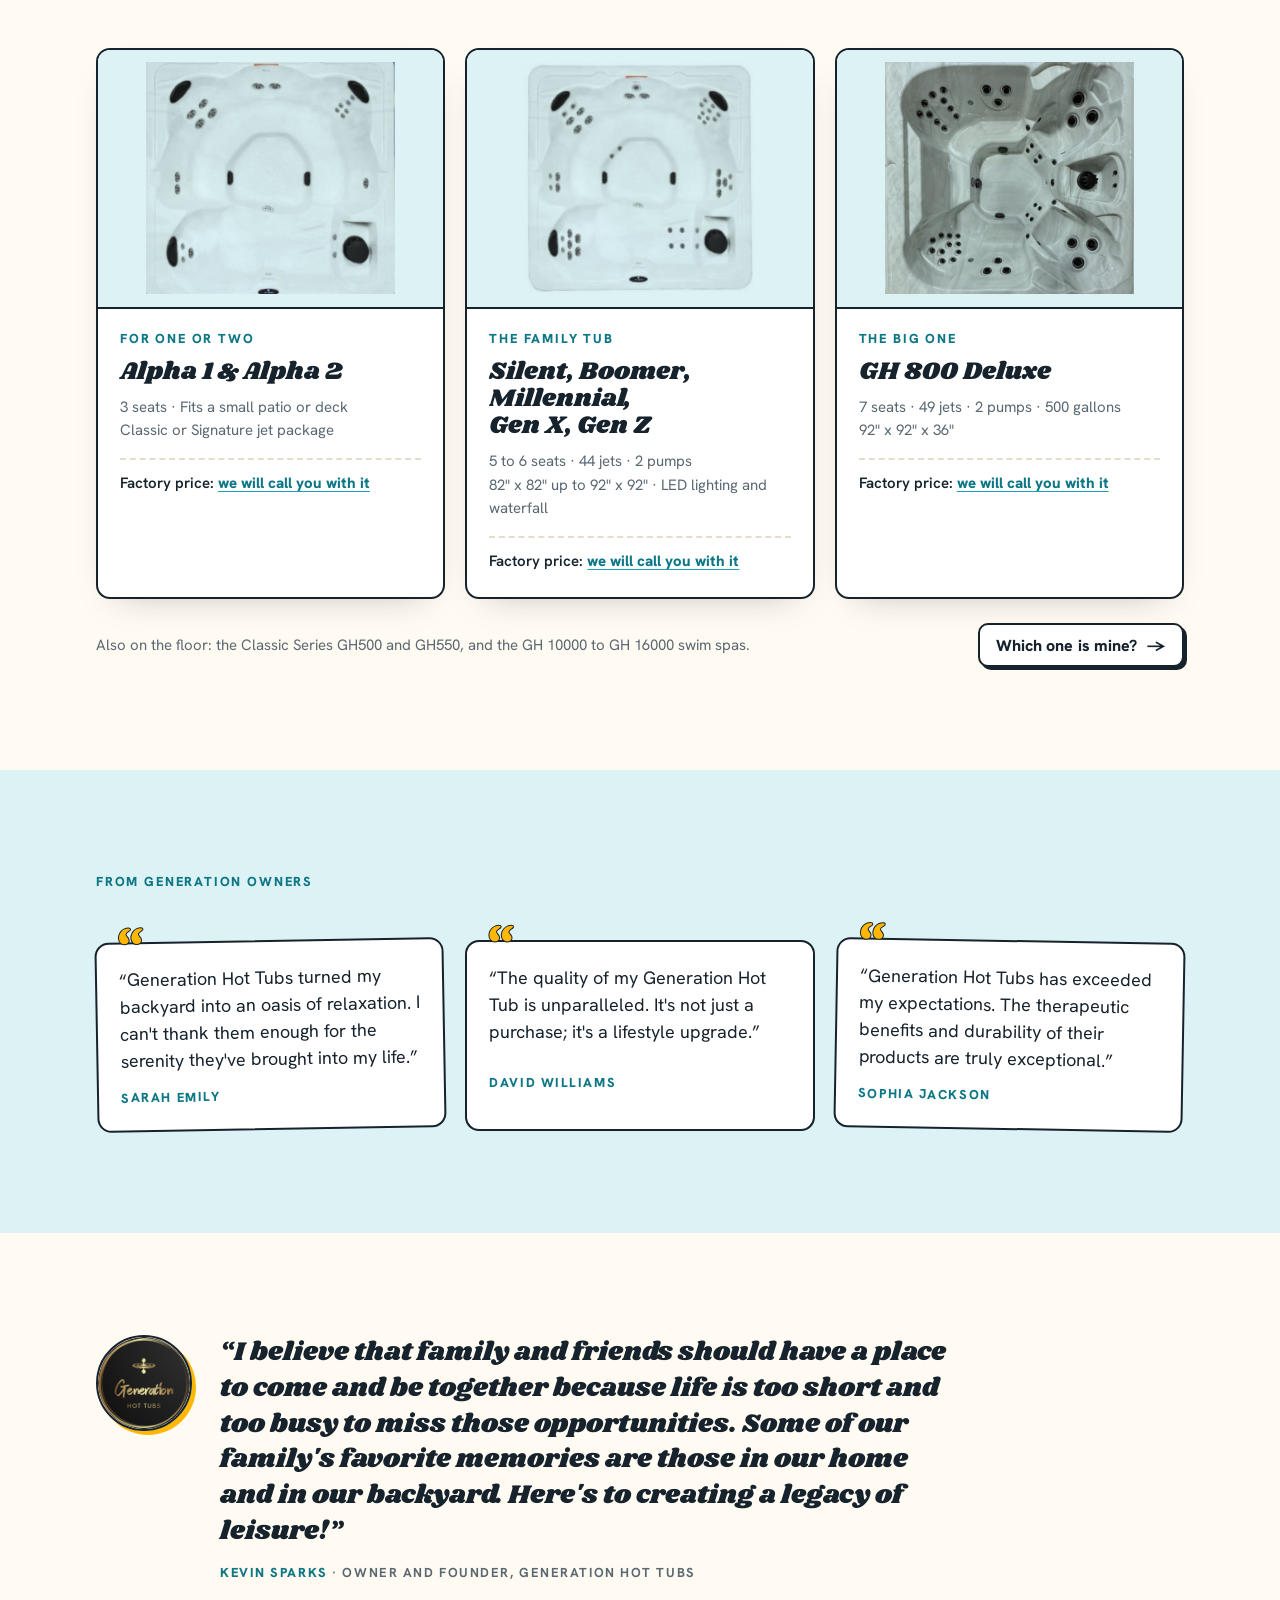
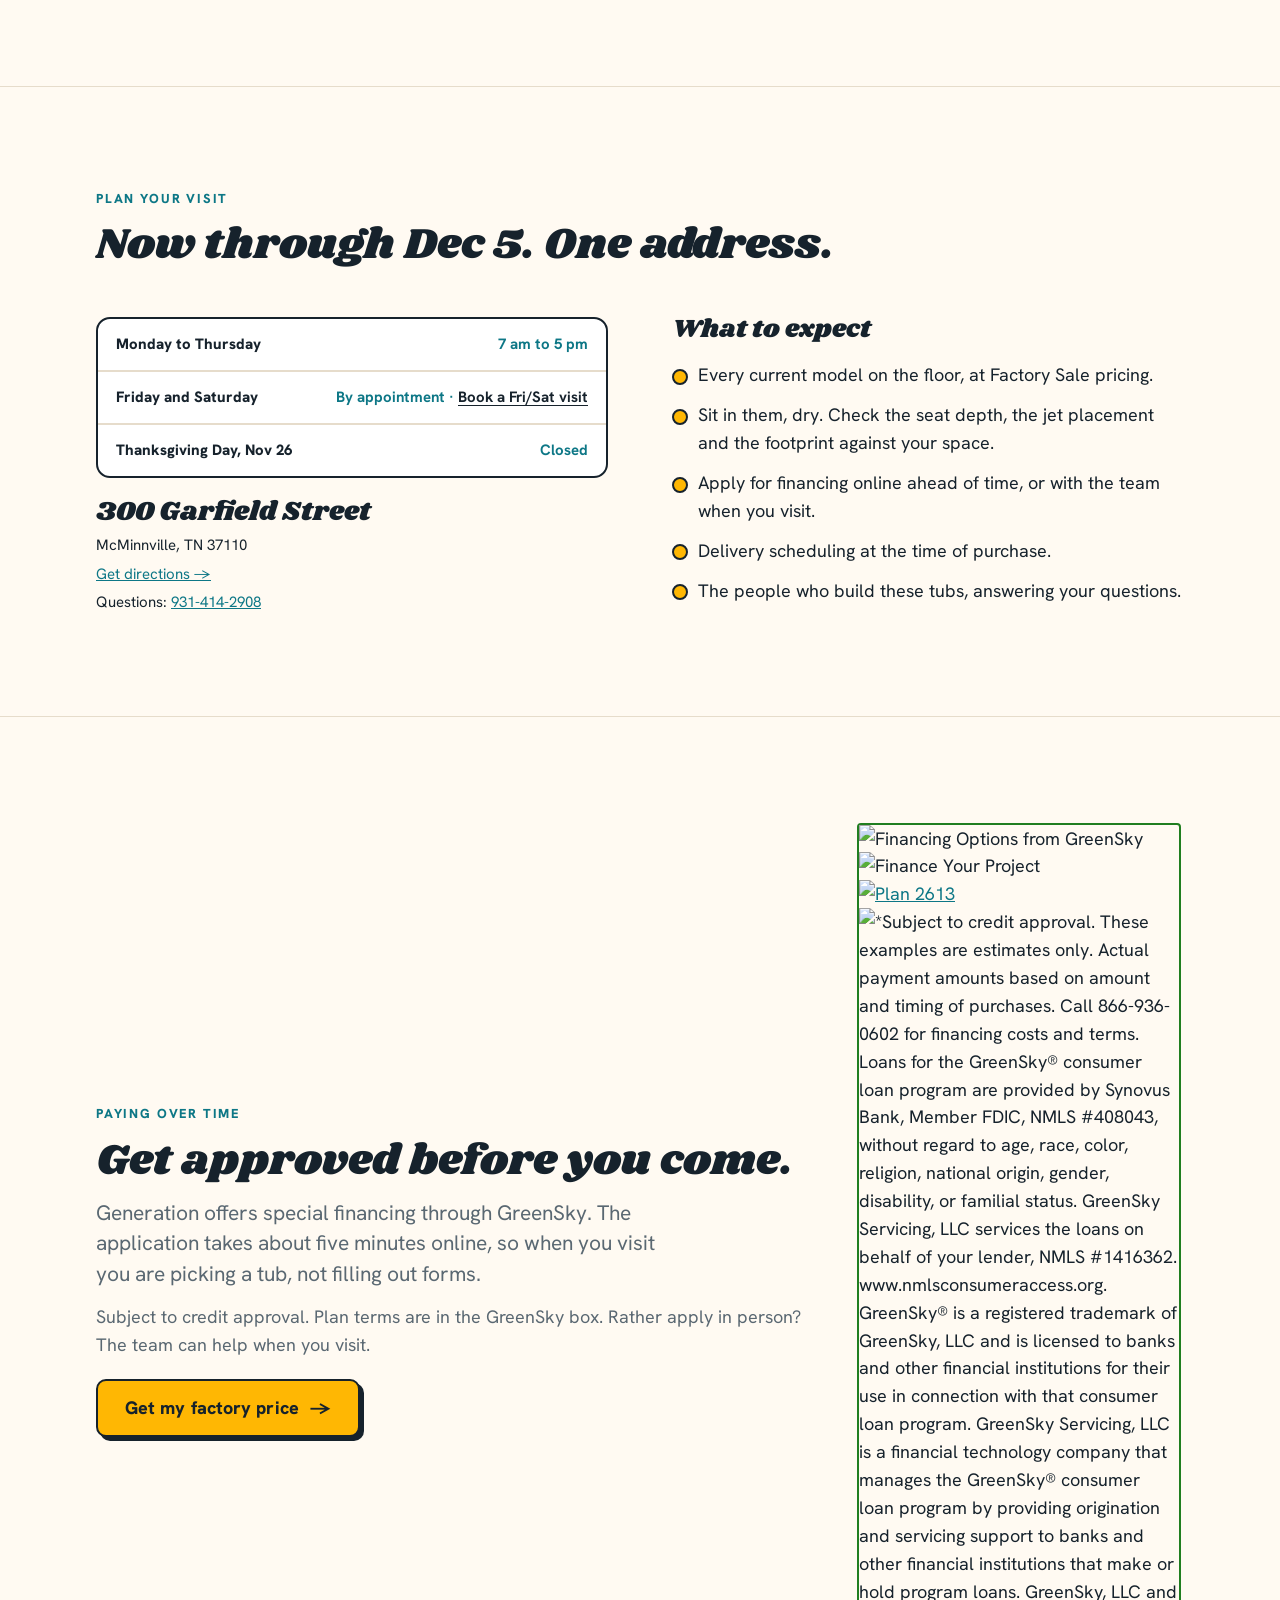
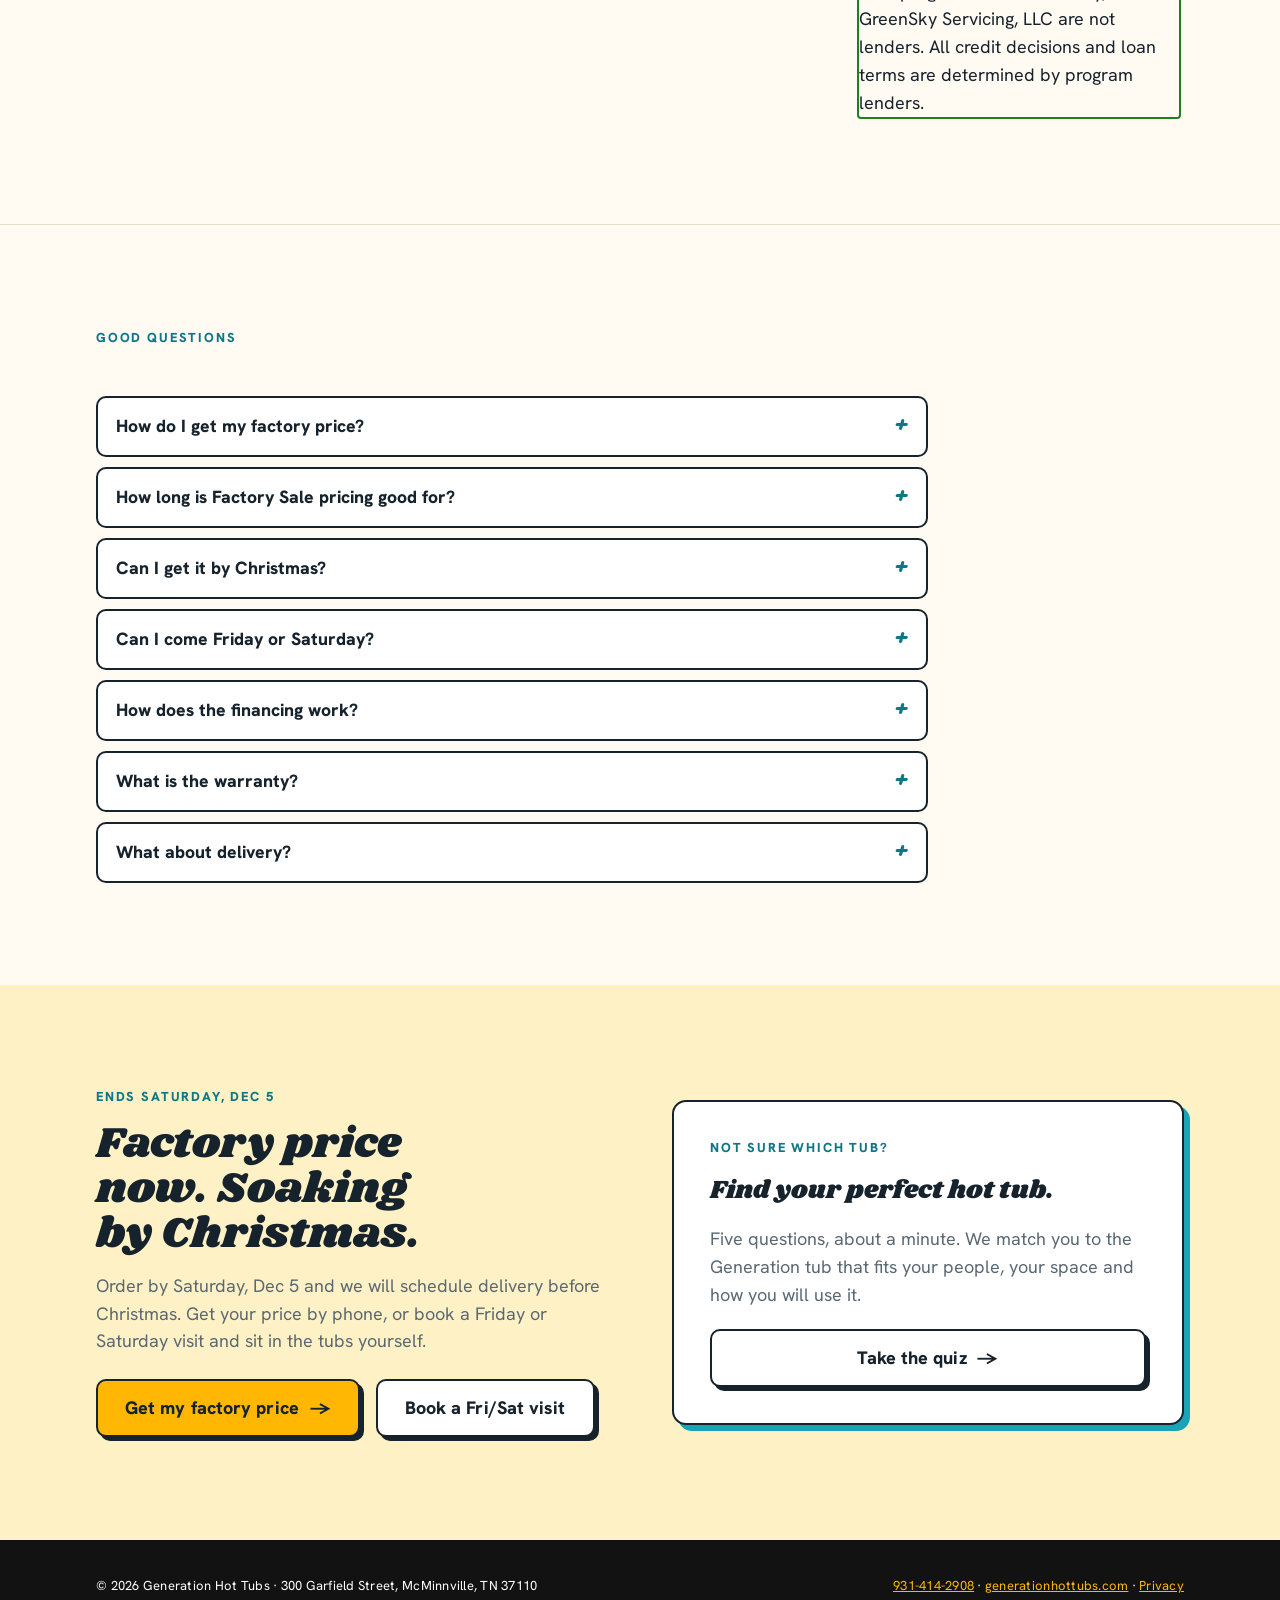
==== commit eaa9fff7: "Extend Factory Sale pricing through Dec 5 Sale page: new headline and sub-headline, Ends Saturday De" ====
--- a/index.html
+++ b/index.html
@@ -3,10 +3,10 @@
 <head>
 <meta charset="utf-8">
 <meta name="viewport" content="width=device-width, initial-scale=1, viewport-fit=cover">
-<title>Factory Sale Nov 5 to 7 | Generation Hot Tubs, McMinnville TN</title>
-<meta name="description" content="Three days only. Buy a Generation hot tub straight off the factory floor in McMinnville, Tennessee, with special financing available. Claim your Factory Pass for early sale pricing and first pick.">
-<meta property="og:title" content="Generation Hot Tubs Factory Sale: November 5, 6 and 7">
-<meta property="og:description" content="Factory doors open. Factory pricing. Special financing available. Claim your Factory Pass.">
+<title>Factory Sale Pricing, Extended Through Dec 5 | Generation Hot Tubs</title>
+<meta name="description" content="Factory Sale pricing on every Generation hot tub is extended through Saturday, December 5. Up to 40% off, built in McMinnville, Tennessee, with special financing available. Order by Dec 5 for delivery before Christmas.">
+<meta property="og:title" content="Factory Sale Pricing, Extended Through Dec 5">
+<meta property="og:description" content="Why pay full price when you can pay factory price? Up to 40% off. In your backyard by Christmas.">
 <meta property="og:image" content="img/Generation-GH-800-Deluxe-1.jpg">
 <link rel="icon" href="img/Generation-Hot-Tub-Logo-Circle.png">
 <link rel="preconnect" href="https://fonts.googleapis.com">
@@ -24,7 +24,7 @@
     </a>
     <div class="actions">
       <a class="phone" data-ght-href="phoneHref" href="tel:+19314142908">Call <b data-ght="phone">931-414-2908</b></a>
-      <a class="btn btn-gold btn-sm" href="quiz.html">Find Your Perfect Hot Tub</a>
+      <a class="btn btn-gold btn-sm" href="#get-my-price">Get my factory price</a>
     </div>
   </div>
 </header>
@@ -36,27 +36,23 @@
     <div class="hero-bg" aria-hidden="true"></div>
     <div class="bubbles" aria-hidden="true"><i></i><i></i><i></i><i></i></div>
     <div class="wrap hero-grid">
-      <p class="eyebrow">Factory Sale &middot; McMinnville, Tennessee &middot; Three days only</p>
+      <p class="eyebrow">Factory Sale &middot; McMinnville, Tennessee &middot; Ends Saturday, Dec 5</p>
 
       <p class="burst"><span class="pre">Up to</span> <span class="big">40%</span> <span class="post">off</span></p>
 
-      <div class="dates" aria-label="November 5, 6 and 7">
-        <span class="mon" aria-hidden="true">Nov</span>
-        <div class="d"><span class="num">5</span><span class="dow">Thu</span></div>
-        <span class="sep" aria-hidden="true">/</span>
-        <div class="d"><span class="num">6</span><span class="dow">Fri</span></div>
-        <span class="sep" aria-hidden="true">/</span>
-        <div class="d"><span class="num">7</span><span class="dow">Sat</span></div>
+      <div class="dates" aria-label="Now through Saturday, December 5">
+        <span class="mon" aria-hidden="true">Thru Dec</span>
+        <div class="d"><span class="num">5</span><span class="dow">Ends Saturday</span></div>
       </div>
 
       <div class="hero-copy">
-        <h1 class="h-display">The factory doors open.<br>Factory pricing on every tub.</h1>
-        <p class="lede">Generation builds every hot tub on Garfield Street in McMinnville. For three days you can buy one straight off the floor, from the people who built it, with special financing available.</p>
+        <h1 class="h-display">Three days wasn't enough.<br>Factory pricing, now through Dec 5.</h1>
+        <p class="lede">Why pay full price when you can pay factory price? Up to 40% off. In your backyard by Christmas.</p>
         <div class="cta-row">
-          <a class="btn btn-gold" href="quiz.html">Find Your Perfect Hot Tub <span class="arrow">&rarr;</span></a>
-          <a class="btn btn-ghost" data-ght-href="phoneHref" href="tel:+19314142908">Call 931-414-2908</a>
-        </div>
-        <p class="cta-note">Five questions, about a minute. We match you to a tub and hold your Factory Pass for the sale.</p>
+          <a class="btn btn-gold" href="#get-my-price">Get my factory price <span class="arrow">&rarr;</span></a>
+          <a class="btn btn-ghost" data-ght-href="appointmentUrl" href="https://generationhottubs.com/factory-sale/appointment/">Book a Fri/Sat visit</a>
+        </div>
+        <p class="cta-note">Tell us where to reach you and a team member calls with your factory price. Ends Saturday, Dec 5.</p>
         <div class="trust">
           <span>Built in the USA</span>
           <span>10-year shell warranty</span>
@@ -68,61 +64,72 @@
   </section>
 
   <!-- COUNTDOWN -->
-  <div class="count" role="region" aria-label="Countdown">
-    <div class="wrap">
-      <span data-countdown-label>Doors open in</span>
+  <div class="count" role="region" aria-label="Sale end date and hours">
+    <div class="wrap">
+      <span data-countdown-label>Ends Saturday, Dec 5</span>
       <span class="timer" data-countdown aria-live="polite"></span>
-      <span>Thu &amp; Fri 9 to 6 &middot; Sat 9 to 4</span>
+      <span class="hrs">Mon to Thu 7 to 5 &middot; Fri &amp; Sat by appointment &middot; <a data-ght-href="appointmentUrl" href="https://generationhottubs.com/factory-sale/appointment/">Book a Fri/Sat visit</a></span>
     </div>
   </div>
 
-  <!-- THE OFFER: FACTORY PASS -->
-  <section class="band band-aqua" id="pass">
+  <!-- THE OFFER: GET MY FACTORY PRICE -->
+  <section class="band band-aqua" id="offer">
     <div class="wrap">
       <div class="offer-grid">
         <div>
           <div class="sec-head">
-            <p class="eyebrow">The Factory Pass &middot; Free</p>
-            <h2 class="h-section">Get in ahead of the crowd.</h2>
-            <p class="lede muted">The sale is open to everyone. Pass holders just get there first.</p>
-          </div>
-          <div class="benefits">
+            <p class="eyebrow">Factory pricing &middot; Ends Saturday, Dec 5</p>
+            <h2 class="h-section">Get your factory price.</h2>
+            <p class="lede muted">Tell us where to reach you. A team member will call with factory pricing on the tubs you are looking at.</p>
+          </div>
+          <div class="benefits stack">
             <div class="benefit">
               <span class="k">1</span>
-              <h3>The sale price sheet, a day early</h3>
-              <p class="muted">Every sale price on every model lands in your inbox on <span data-ght="priceSheetDay">Wednesday, November 4</span>. Walk in knowing exactly what you are paying.</p>
+              <h3>Your price, from a real person</h3>
+              <p class="muted">A team member calls with factory pricing and answers your questions on the same call.</p>
             </div>
             <div class="benefit">
               <span class="k">2</span>
-              <h3>First pick on the floor</h3>
-              <p class="muted">Floor models are one of a kind at the sale price. Pass holders are called first when the doors open Thursday morning.</p>
+              <h3>In your backyard by Christmas</h3>
+              <p class="muted">Order by Saturday, Dec 5 and we will schedule delivery before Christmas.</p>
             </div>
             <div class="benefit">
               <span class="k">3</span>
               <h3>Walk in already approved</h3>
-              <p class="muted">Apply for financing online before the event, about five minutes. Your pass brings the application link straight to you, so on sale day you are buying, not filling out paperwork.</p>
-            </div>
-          </div>
-          <div class="cta-row" style="margin-top:28px">
-            <a class="btn btn-gold" href="quiz.html">Claim my Factory Pass <span class="arrow">&rarr;</span></a>
-          </div>
-        </div>
-
-        <div class="ticket" aria-label="Sample Factory Pass">
-          <div class="t-head">
-            <span class="lbl">Generation Hot Tubs <b>Factory Pass</b></span>
-            <img src="img/Generation-Hot-Tub-Logo-Circle.png" alt="">
-          </div>
-          <div class="t-body">
-            <div class="f wide"><span class="l">Pass holder</span><span class="v">Your name here</span></div>
-            <div class="f"><span class="l">Dates</span><span class="v">Nov 5 / 6 / 7</span></div>
-            <div class="f"><span class="l">Doors</span><span class="v">9:00 am</span></div>
-            <div class="f wide"><span class="l">Where</span><span class="v sm">300 Garfield Street<br>McMinnville, TN 37110</span></div>
-          </div>
-          <div class="t-foot">
-            <span class="stamp">Pass holder</span>
-            <span class="barcode" aria-hidden="true"></span>
-            <span>No. GHT-1105-&bull;&bull;&bull;&bull;</span>
+              <p class="muted">Apply for financing online, about five minutes. When you visit, you are picking a tub, not filling out paperwork.</p>
+            </div>
+          </div>
+        </div>
+
+        <div class="offer-side" id="get-my-price">
+          <form class="quick form" data-lead-form="quick" data-next="thank-you.html" novalidate>
+            <p class="eyebrow">Get my factory price</p>
+            <div class="field" data-req>
+              <label for="q-first">First name</label>
+              <input id="q-first" name="first_name" type="text" autocomplete="given-name" required>
+              <span class="err">Please add your first name.</span>
+            </div>
+            <div class="field" data-req>
+              <label for="q-phone">Phone number</label>
+              <input id="q-phone" name="phone" type="tel" inputmode="tel" autocomplete="tel" placeholder="(931) 555-0123" required>
+              <span class="err">Please enter a 10-digit phone number.</span>
+            </div>
+            <div class="field" data-req>
+              <label for="q-email">Email</label>
+              <input id="q-email" name="email" type="email" inputmode="email" autocomplete="email" required>
+              <span class="err">Please enter a valid email.</span>
+            </div>
+            <label class="consent">
+              <input type="checkbox" name="email_consent" id="q-consent">
+              <span>A team member from Generation Hot Tubs may call me with factory pricing and email me sale updates. Consent is not a condition of purchase. Unsubscribe any time. <a data-ght-href="privacyUrl" href="https://generationhottubs.com/privacy-notice/" target="_blank" rel="noopener">Privacy notice</a>.</span>
+            </label>
+            <input type="hidden" name="source" value="sale-landing-quick-form">
+            <button class="btn btn-gold btn-block" type="submit">Get my factory price</button>
+            <p class="form-note">A team member calls you with pricing. Your info stays with Generation Hot Tubs. No lists, no resale.</p>
+          </form>
+          <div class="visit-cta">
+            <p>Rather see the tubs in person? Friday and Saturday are by appointment.</p>
+            <a class="btn btn-ghost" data-ght-href="appointmentUrl" href="https://generationhottubs.com/factory-sale/appointment/">Book a Fri/Sat visit <span class="arrow">&rarr;</span></a>
           </div>
         </div>
       </div>
@@ -140,7 +147,7 @@
         <div class="sec-head">
           <p class="eyebrow">Why a factory sale is different</p>
           <h2 class="h-section">This is not a tent in a parking lot.</h2>
-          <p class="measure muted">Most hot tub sales are a dealer, a rented tent and a truckload of tubs built somewhere else. This one is at the factory. The tub you take home was built in this building, by people you will meet on Thursday.</p>
+          <p class="measure muted">Most hot tub sales are a dealer, a rented tent and a truckload of tubs built somewhere else. This one is at the factory. The tub you take home was built in this building, by people you will meet when you visit.</p>
         </div>
         <ul class="points">
           <li><span class="mark">1</span><div><b>Factory-direct pricing</b><p class="muted">No dealer in the middle. The sale price is the factory's price.</p></div></li>
@@ -155,7 +162,7 @@
   <section class="band" id="lineup">
     <div class="wrap">
       <div class="sec-head">
-        <p class="eyebrow">What will be on the floor</p>
+        <p class="eyebrow">What is on the floor</p>
         <h2 class="h-section">Pick your size. We will do the rest.</h2>
       </div>
       <div class="lineup">
@@ -165,7 +172,7 @@
             <span class="who">For one or two</span>
             <h3>Alpha 1 &amp; Alpha 2</h3>
             <p class="spec">3 seats &middot; Fits a small patio or deck<br>Classic or Signature jet package</p>
-            <p class="price">Sale price: <b>on the pass holder sheet</b></p>
+            <p class="price">Factory price: <a href="#get-my-price"><b>we will call you with it</b></a></p>
           </div>
         </article>
         <article class="tub">
@@ -174,7 +181,7 @@
             <span class="who">The family tub</span>
             <h3>Silent, Boomer, Millennial, Gen X, Gen Z</h3>
             <p class="spec">5 to 6 seats &middot; 44 jets &middot; 2 pumps<br>82" x 82" up to 92" x 92" &middot; LED lighting and waterfall</p>
-            <p class="price">Sale price: <b>on the pass holder sheet</b></p>
+            <p class="price">Factory price: <a href="#get-my-price"><b>we will call you with it</b></a></p>
           </div>
         </article>
         <article class="tub">
@@ -183,7 +190,7 @@
             <span class="who">The big one</span>
             <h3>GH 800 Deluxe</h3>
             <p class="spec">7 seats &middot; 49 jets &middot; 2 pumps &middot; 500 gallons<br>92" x 92" x 36"</p>
-            <p class="price">Sale price: <b>on the pass holder sheet</b></p>
+            <p class="price">Factory price: <a href="#get-my-price"><b>we will call you with it</b></a></p>
           </div>
         </article>
       </div>
@@ -233,7 +240,7 @@
     <div class="wrap">
       <div class="sec-head">
         <p class="eyebrow">Plan your visit</p>
-        <h2 class="h-section">Three days. One address.</h2>
+        <h2 class="h-section">Now through Dec 5. One address.</h2>
       </div>
       <div class="details">
         <div>
@@ -248,11 +255,11 @@
         <div>
           <h3 class="h-section" style="font-size:1.6rem;margin-bottom:18px">What to expect</h3>
           <ul class="expect">
-            <li>Every current model on the floor, with the sale price on it.</li>
+            <li>Every current model on the floor, at Factory Sale pricing.</li>
             <li>Sit in them, dry. Check the seat depth, the jet placement and the footprint against your space.</li>
-            <li>A financing desk on site for applications, or apply ahead online.</li>
+            <li>Apply for financing online ahead of time, or with the team when you visit.</li>
             <li>Delivery scheduling at the time of purchase.</li>
-            <li>The people who build these tubs, answering questions all three days.</li>
+            <li>The people who build these tubs, answering your questions.</li>
           </ul>
         </div>
       </div>
@@ -265,10 +272,10 @@
       <div class="sec-head" style="margin-bottom:0">
         <p class="eyebrow">Paying over time</p>
         <h2 class="h-section">Get approved before you come.</h2>
-        <p class="lede muted">Generation offers special financing through GreenSky. The application takes about five minutes online, so on sale day you are picking a tub, not filling out forms.</p>
-        <p class="muted">Subject to credit approval. Plan terms are in the GreenSky box. Rather apply in person? There is a financing desk at the sale all three days.</p>
+        <p class="lede muted">Generation offers special financing through GreenSky. The application takes about five minutes online, so when you visit you are picking a tub, not filling out forms.</p>
+        <p class="muted">Subject to credit approval. Plan terms are in the GreenSky box. Rather apply in person? The team can help when you visit.</p>
         <div class="cta-row" style="margin-top:6px">
-          <a class="btn btn-gold" href="quiz.html">Claim my Factory Pass too <span class="arrow">&rarr;</span></a>
+          <a class="btn btn-gold" href="#get-my-price">Get my factory price <span class="arrow">&rarr;</span></a>
         </div>
       </div>
       <div class="gs-slot">
@@ -286,22 +293,30 @@
       </div>
       <div class="faq">
         <details>
-          <summary>Do I need a Factory Pass to come?</summary>
-          <div class="a">No. The sale is open to the public. The pass gets you the price sheet a day early, first call on floor models and a head start on financing. It is free.</div>
+          <summary>How do I get my factory price?</summary>
+          <div class="a">Fill out the short form on this page and a team member will call you with factory pricing. You can also call <a data-ght-href="phoneHref" href="tel:+19314142908" data-ght="phone">931-414-2908</a>, Monday through Thursday, 7 to 5.</div>
+        </details>
+        <details>
+          <summary>How long is Factory Sale pricing good for?</summary>
+          <div class="a">Factory Sale pricing is honored on orders placed through Saturday, Dec 5.</div>
+        </details>
+        <details>
+          <summary>Can I get it by Christmas?</summary>
+          <div class="a">Yes. Order by Dec 5 and we'll schedule delivery before Christmas.</div>
+        </details>
+        <details>
+          <summary>Can I come Friday or Saturday?</summary>
+          <div class="a">Yes, by appointment. <a data-ght-href="appointmentUrl" href="https://generationhottubs.com/factory-sale/appointment/">Book a time</a> and someone will meet you.</div>
         </details>
         <details>
           <summary>How does the financing work?</summary>
-          <div class="a">Financing is through GreenSky, subject to credit approval. The sale plan is a 12-month promotion: interest accrues from the date of purchase and is waived only if you pay the full amount within 12 months. If you do not, that interest is charged. Full terms are in the GreenSky box above. Apply online before the sale, or at the financing desk during the event.</div>
+          <div class="a">Financing is through GreenSky, subject to credit approval. The sale plan is a 12-month promotion: interest accrues from the date of purchase and is waived only if you pay the full amount within 12 months. If you do not, that interest is charged. Full terms are in the GreenSky box above. Apply online any time, or with the team when you visit.</div>
         </details>
         <details>
           <summary>What is the warranty?</summary>
           <div class="a">Ten years on the shell structure, three years on the acrylic surface, plumbing and electrical equipment, and one year on the cabinet and auxiliary components. Full terms are at generationhottubs.com/warranty.</div>
         </details>
         <details>
-          <summary>Can I get the sale price before November 5?</summary>
-          <div class="a">Sale pricing is only honored at the event, November 5 through 7. Pass holders see the prices a day early so they can plan, but the buying happens at the factory.</div>
-        </details>
-        <details>
           <summary>What about delivery?</summary>
           <div class="a">Delivery and placement are scheduled when you buy. Bring a photo of where the tub will go and the team will tell you what it takes to get it there.</div>
         </details>
@@ -309,42 +324,24 @@
     </div>
   </section>
 
-  <!-- FINAL CTA + QUICK FORM -->
+  <!-- FINAL CTA -->
   <section class="band band-sun" id="save-my-spot">
     <div class="wrap split">
       <div class="sec-head" style="margin-bottom:0">
-        <p class="eyebrow">Last call before the doors open</p>
-        <h2 class="h-section">Hold my Factory Pass.</h2>
-        <p class="measure muted">Take the one-minute quiz and we will match you to a tub as well. Or skip it and just hold your place with the form here.</p>
+        <p class="eyebrow">Ends Saturday, Dec 5</p>
+        <h2 class="h-section">Factory price now. Soaking by Christmas.</h2>
+        <p class="measure muted">Order by Saturday, Dec 5 and we will schedule delivery before Christmas. Get your price by phone, or book a Friday or Saturday visit and sit in the tubs yourself.</p>
         <div class="cta-row" style="margin-top:10px">
-          <a class="btn btn-gold" href="quiz.html">Find Your Perfect Hot Tub <span class="arrow">&rarr;</span></a>
-        </div>
-      </div>
-      <form class="quick form" data-lead-form="quick" data-next="thank-you.html" novalidate>
-        <p class="eyebrow">Skip the quiz, just hold my pass</p>
-        <div class="field" data-req>
-          <label for="q-first">First name</label>
-          <input id="q-first" name="first_name" type="text" autocomplete="given-name" required>
-          <span class="err">Please add your first name.</span>
-        </div>
-        <div class="field" data-req>
-          <label for="q-phone">Phone number</label>
-          <input id="q-phone" name="phone" type="tel" inputmode="tel" autocomplete="tel" placeholder="(931) 555-0123" required>
-          <span class="err">Please enter a 10-digit phone number.</span>
-        </div>
-        <div class="field" data-req>
-          <label for="q-email">Email (for the price sheet)</label>
-          <input id="q-email" name="email" type="email" inputmode="email" autocomplete="email" required>
-          <span class="err">Please enter a valid email.</span>
-        </div>
-        <label class="consent">
-          <input type="checkbox" name="email_consent" id="q-consent">
-          <span>Email me my Factory Pass, the sale price sheet and sale updates from Generation Hot Tubs. A team member may also call about my visit. Consent is not a condition of purchase. Unsubscribe any time. <a data-ght-href="privacyUrl" href="https://generationhottubs.com/privacy-notice/" target="_blank" rel="noopener">Privacy notice</a>.</span>
-        </label>
-        <input type="hidden" name="source" value="sale-landing-quick-form">
-        <button class="btn btn-gold btn-block" type="submit">Hold my pass</button>
-        <p class="form-note">Your info stays with Generation Hot Tubs. No lists, no resale.</p>
-      </form>
+          <a class="btn btn-gold" href="#get-my-price">Get my factory price <span class="arrow">&rarr;</span></a>
+          <a class="btn btn-ghost" data-ght-href="appointmentUrl" href="https://generationhottubs.com/factory-sale/appointment/">Book a Fri/Sat visit</a>
+        </div>
+      </div>
+      <div class="quick">
+        <p class="eyebrow">Not sure which tub?</p>
+        <h3 class="h-section" style="font-size:1.6rem">Find your perfect hot tub.</h3>
+        <p class="muted">Five questions, about a minute. We match you to the Generation tub that fits your people, your space and how you will use it.</p>
+        <a class="btn btn-ghost btn-block" href="quiz.html">Take the quiz <span class="arrow">&rarr;</span></a>
+      </div>
     </div>
   </section>
 
@@ -358,7 +355,7 @@
 </footer>
 
 <div class="mobilebar">
-  <a class="btn btn-gold" href="quiz.html">Find Your Perfect Hot Tub</a>
+  <a class="btn btn-gold" href="#get-my-price">Get my factory price</a>
   <a class="btn btn-ghost call" data-ght-href="phoneHref" href="tel:+19314142908" aria-label="Call 931-414-2908">Call</a>
 </div>
 
--- a/styles.css
+++ b/styles.css
@@ -299,6 +299,7 @@
   font-weight: 800; font-size: var(--t-sm); letter-spacing: 0.06em; text-transform: uppercase;
 }
 .count .timer { display: flex; gap: 18px; font-variant-numeric: tabular-nums; }
+.count a { color: inherit; text-underline-offset: 3px; white-space: nowrap; }
 .count .timer b { font-family: var(--display); font-weight: 400; font-size: 1.9rem; line-height: 1; margin-right: 6px; }
 
 /* Section header pattern */
@@ -310,6 +311,16 @@
 .benefit .k { width: 34px; height: 34px; border-radius: 50%; background: var(--aqua); color: var(--white); display: grid; place-items: center; font-weight: 800; font-size: 0.85rem; }
 .benefit h3 { font-family: var(--body); font-weight: 800; font-size: 1.3rem; line-height: 1.15; }
 @media (max-width: 760px) { .benefits { grid-template-columns: 1fr; } }
+/* Offer section: benefits stacked beside the "Get my factory price" form */
+.benefits.stack { grid-template-columns: 1fr; }
+.benefits.stack .benefit { grid-template-columns: 34px minmax(0, 1fr); column-gap: 16px; row-gap: 6px; padding: 18px 20px; }
+.benefits.stack .benefit .k { grid-row: 1 / span 2; }
+.benefits.stack .benefit h3, .benefits.stack .benefit p { grid-column: 2; }
+.offer-grid { align-items: start; }
+.offer-side { display: grid; gap: 20px; min-width: 0; scroll-margin-top: 92px; }
+.visit-cta { display: flex; flex-wrap: wrap; align-items: center; justify-content: space-between; gap: 12px 18px; font-size: var(--t-sm); font-weight: 600; }
+.visit-cta p { flex: 1 1 14rem; }
+.tub .price a { color: inherit; text-decoration-color: var(--aqua); text-underline-offset: 3px; }
 .offer-grid { display: grid; grid-template-columns: minmax(0, 1.1fr) minmax(0, 0.9fr); gap: clamp(28px, 5vw, 64px); align-items: center; }
 @media (max-width: 880px) { .offer-grid { grid-template-columns: 1fr; } }
 
@@ -404,7 +415,9 @@
 .sched .row { display: flex; justify-content: space-between; gap: 16px; padding: 14px 18px; border-bottom: 2px solid var(--line); }
 .sched .row:last-child { border-bottom: 0; }
 .sched .row b { font-weight: 800; color: var(--ink); }
-.sched .row span { color: var(--aqua-deep); font-weight: 700; white-space: nowrap; }
+.sched .row { flex-wrap: wrap; }
+.sched .row span { color: var(--aqua-deep); font-weight: 700; }
+.sched .row span a { color: var(--ink); text-underline-offset: 3px; white-space: nowrap; }
 .addr { display: grid; gap: 6px; font-size: var(--t-sm); line-height: 1.5; margin-top: 20px; }
 .addr .big { font-family: var(--display); font-size: 1.7rem; line-height: 1.1; color: var(--ink); }
 .expect { list-style: none; margin: 0; padding: 0; display: grid; gap: 12px; }
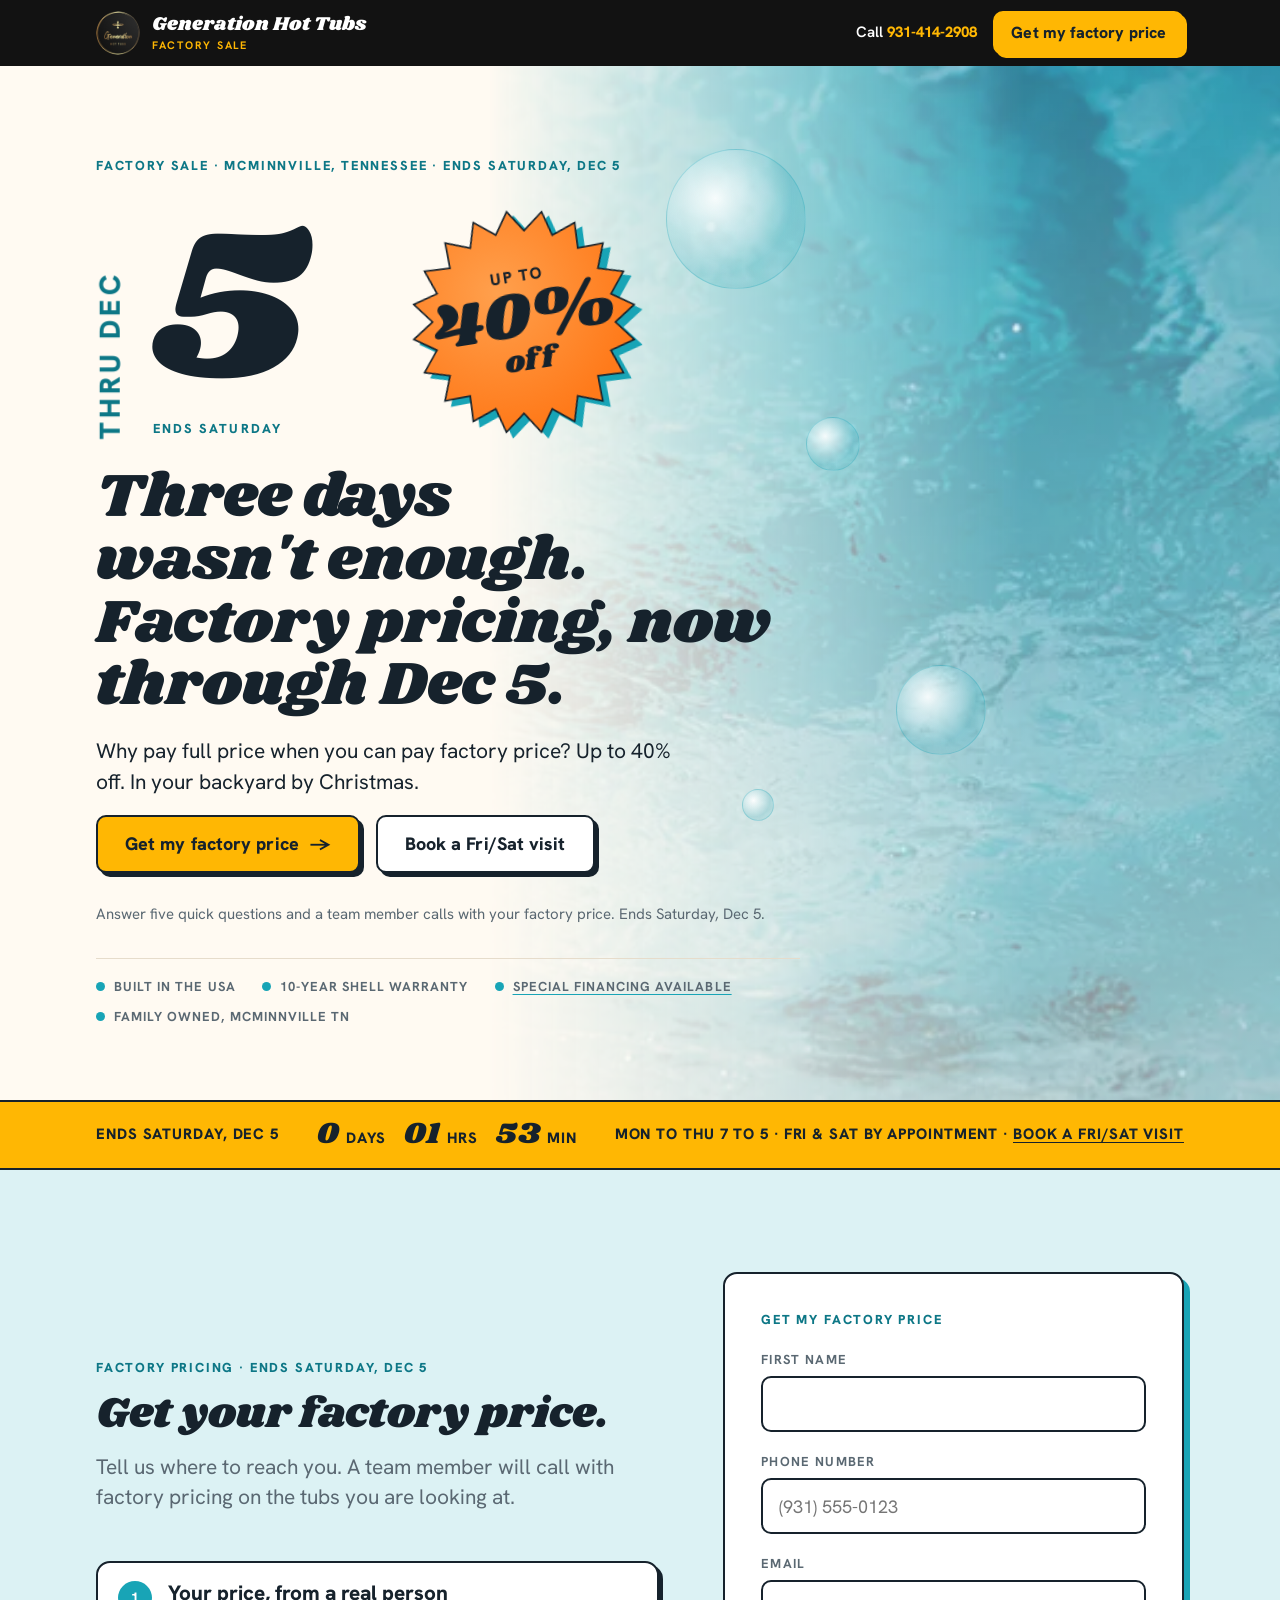
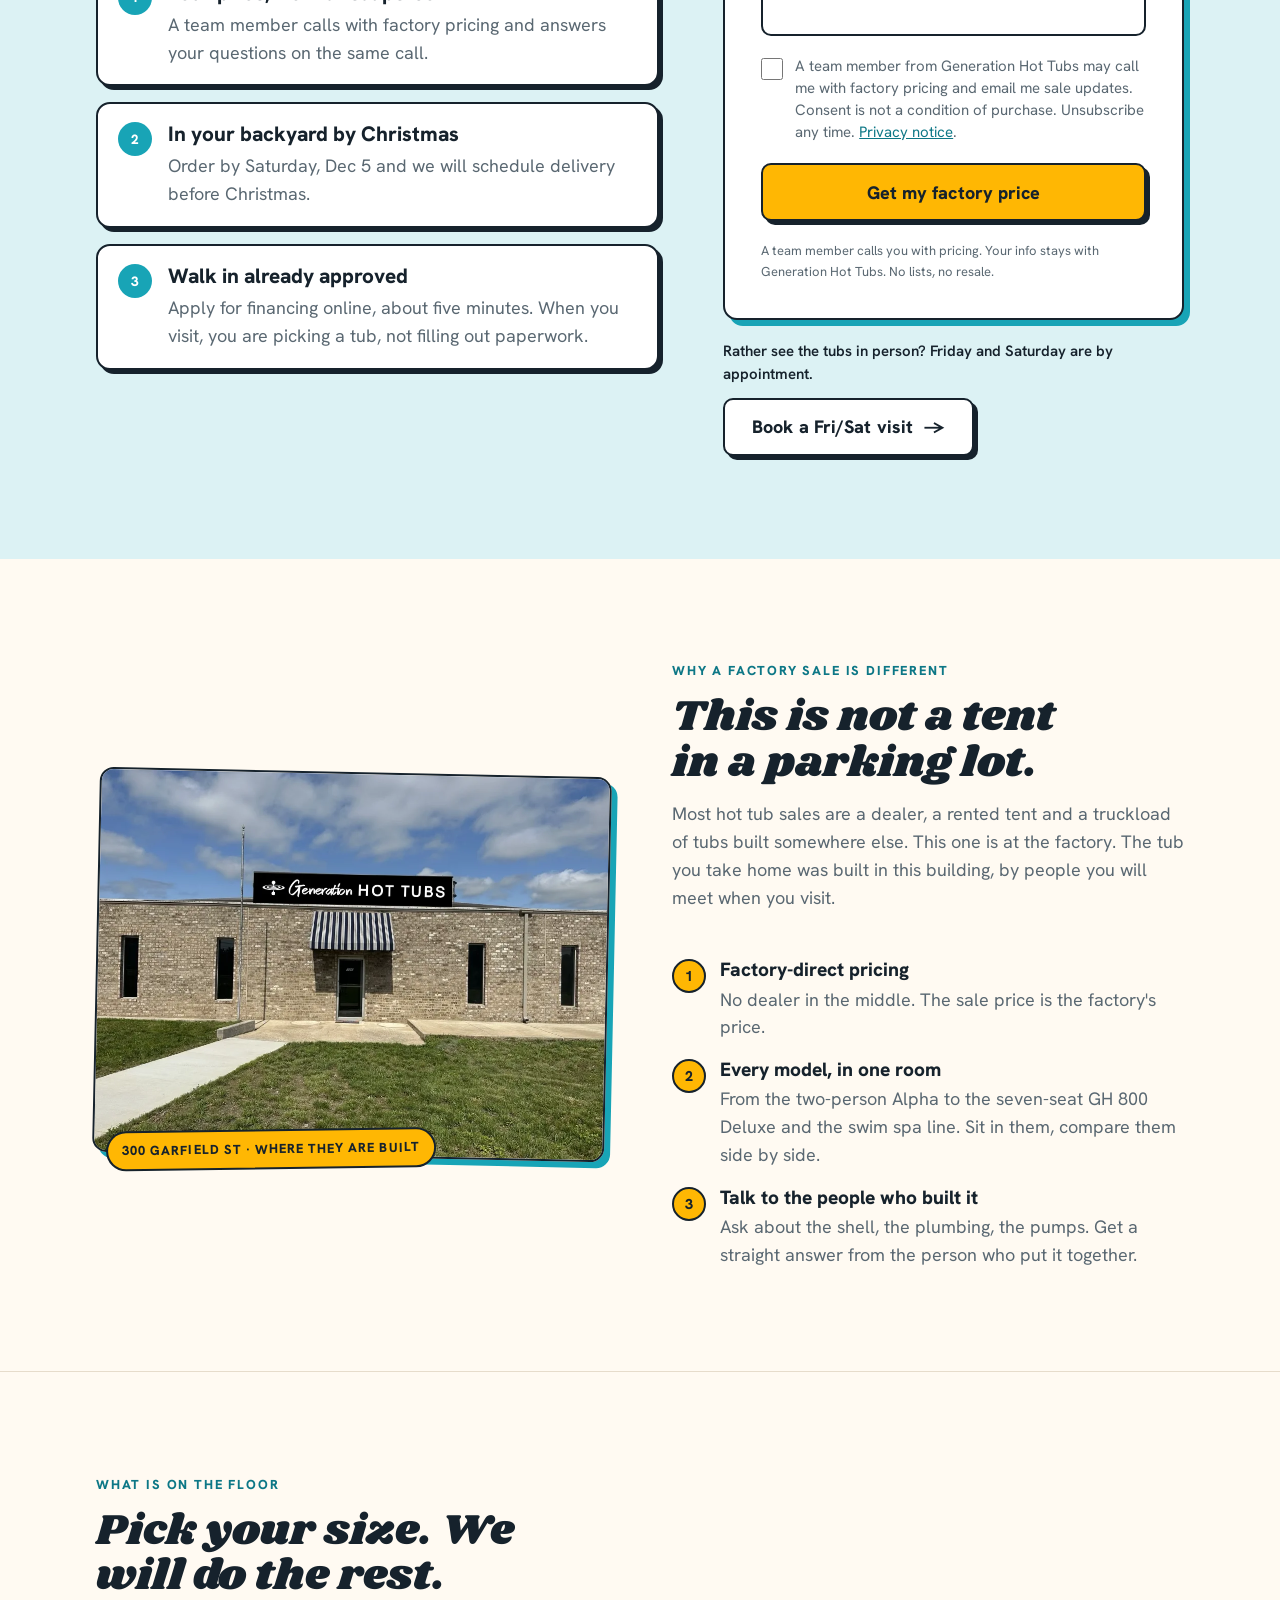
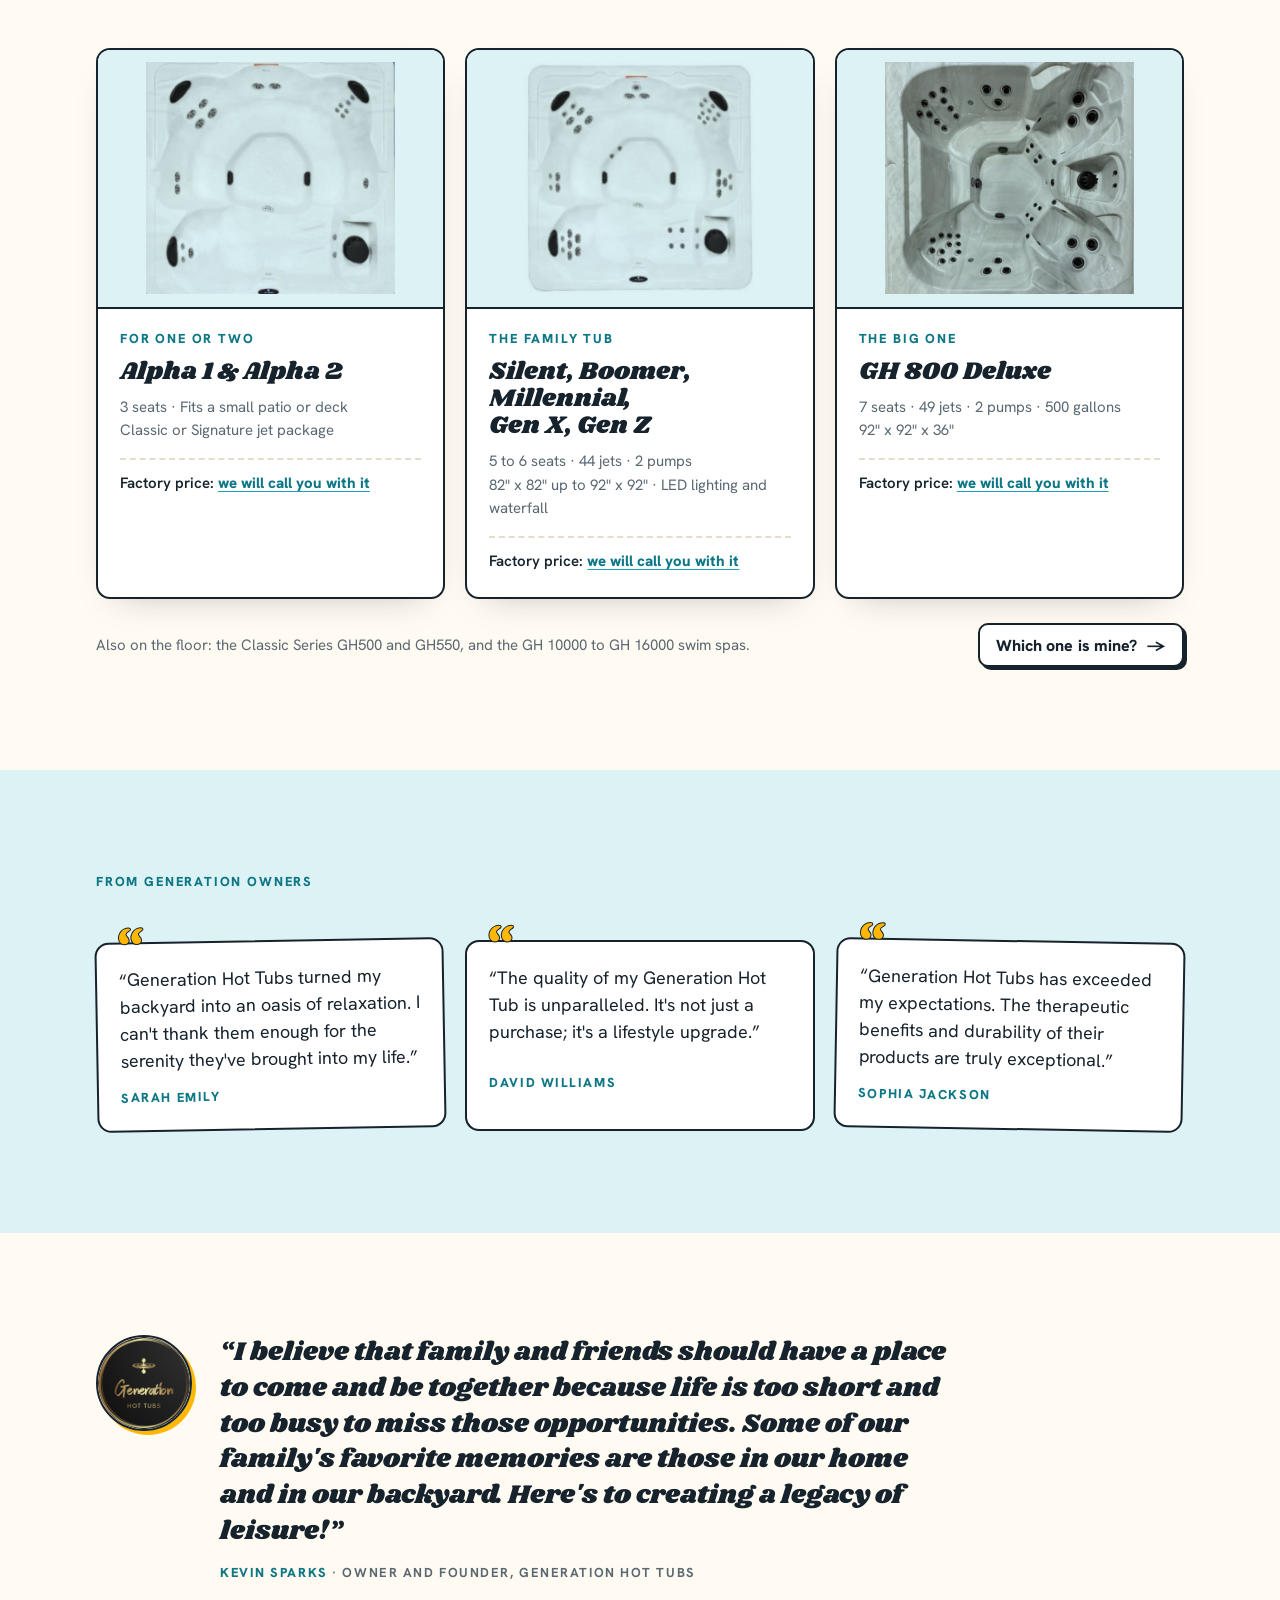
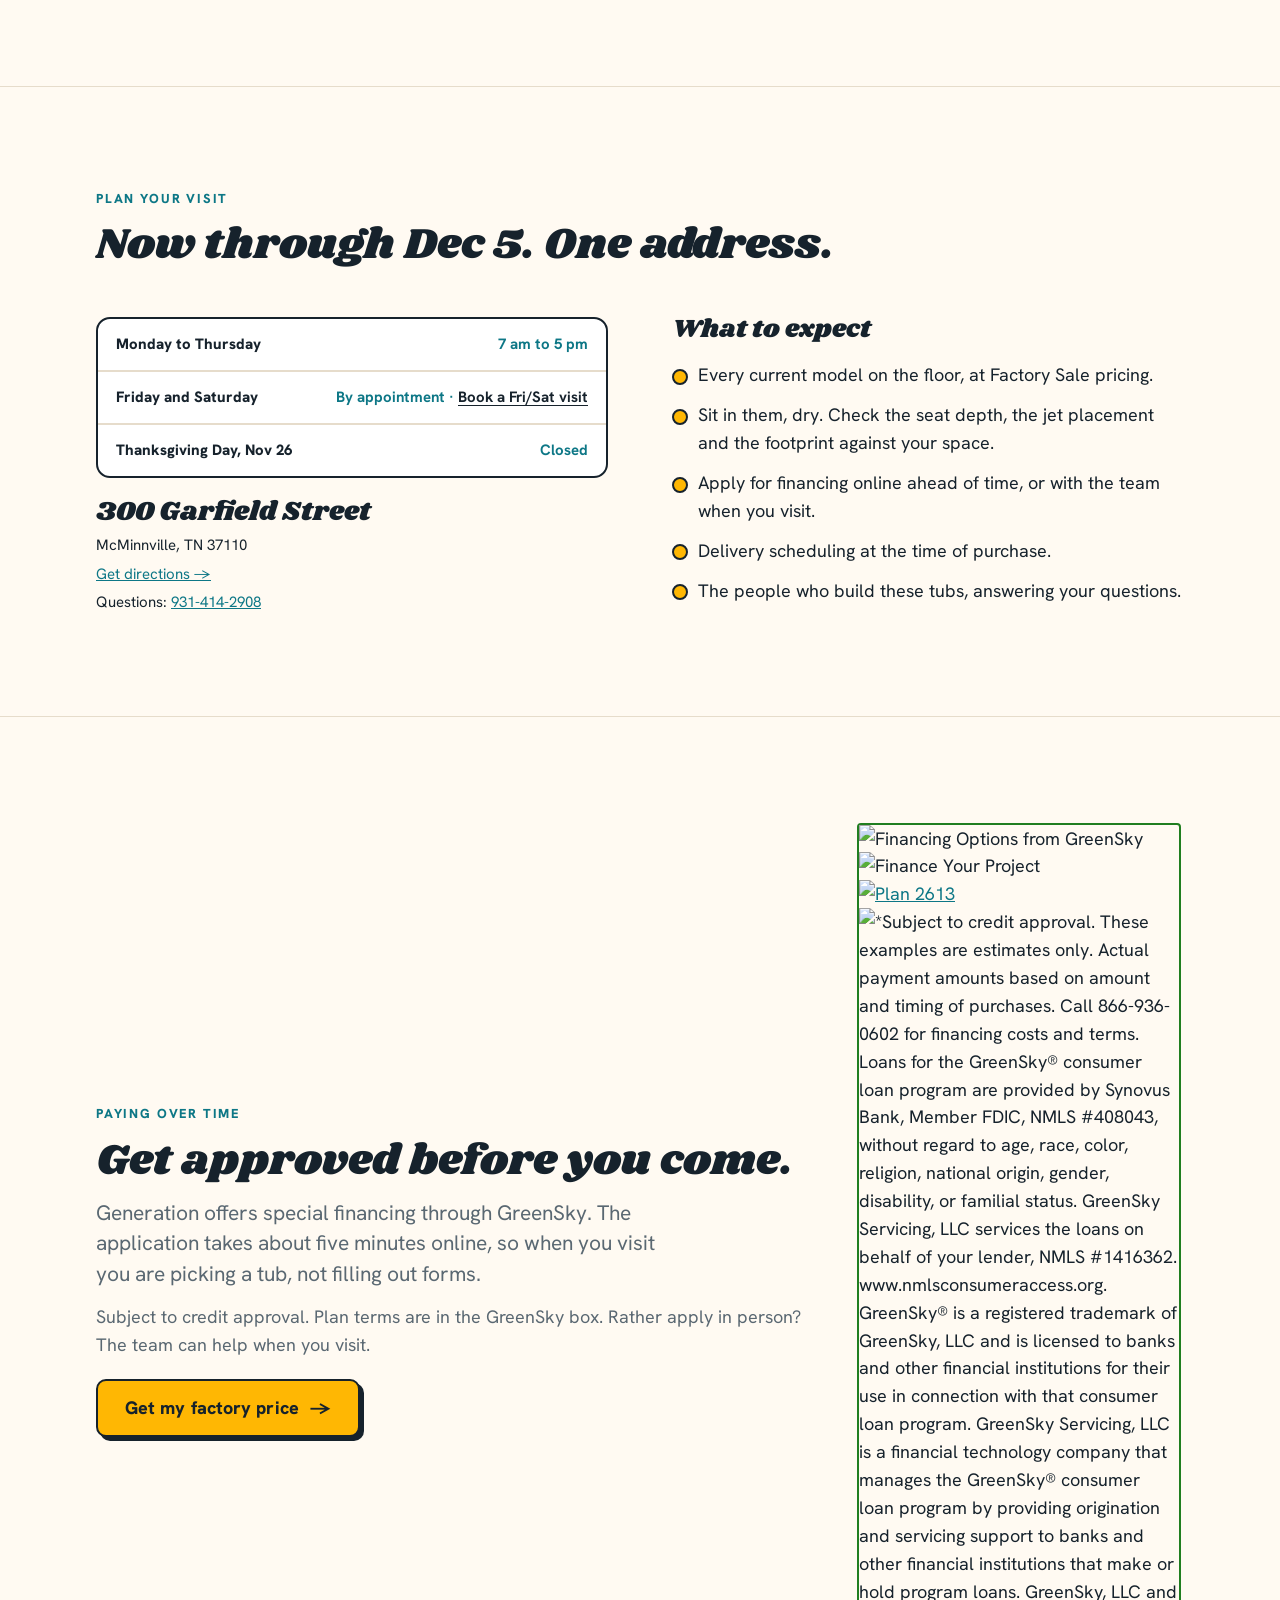
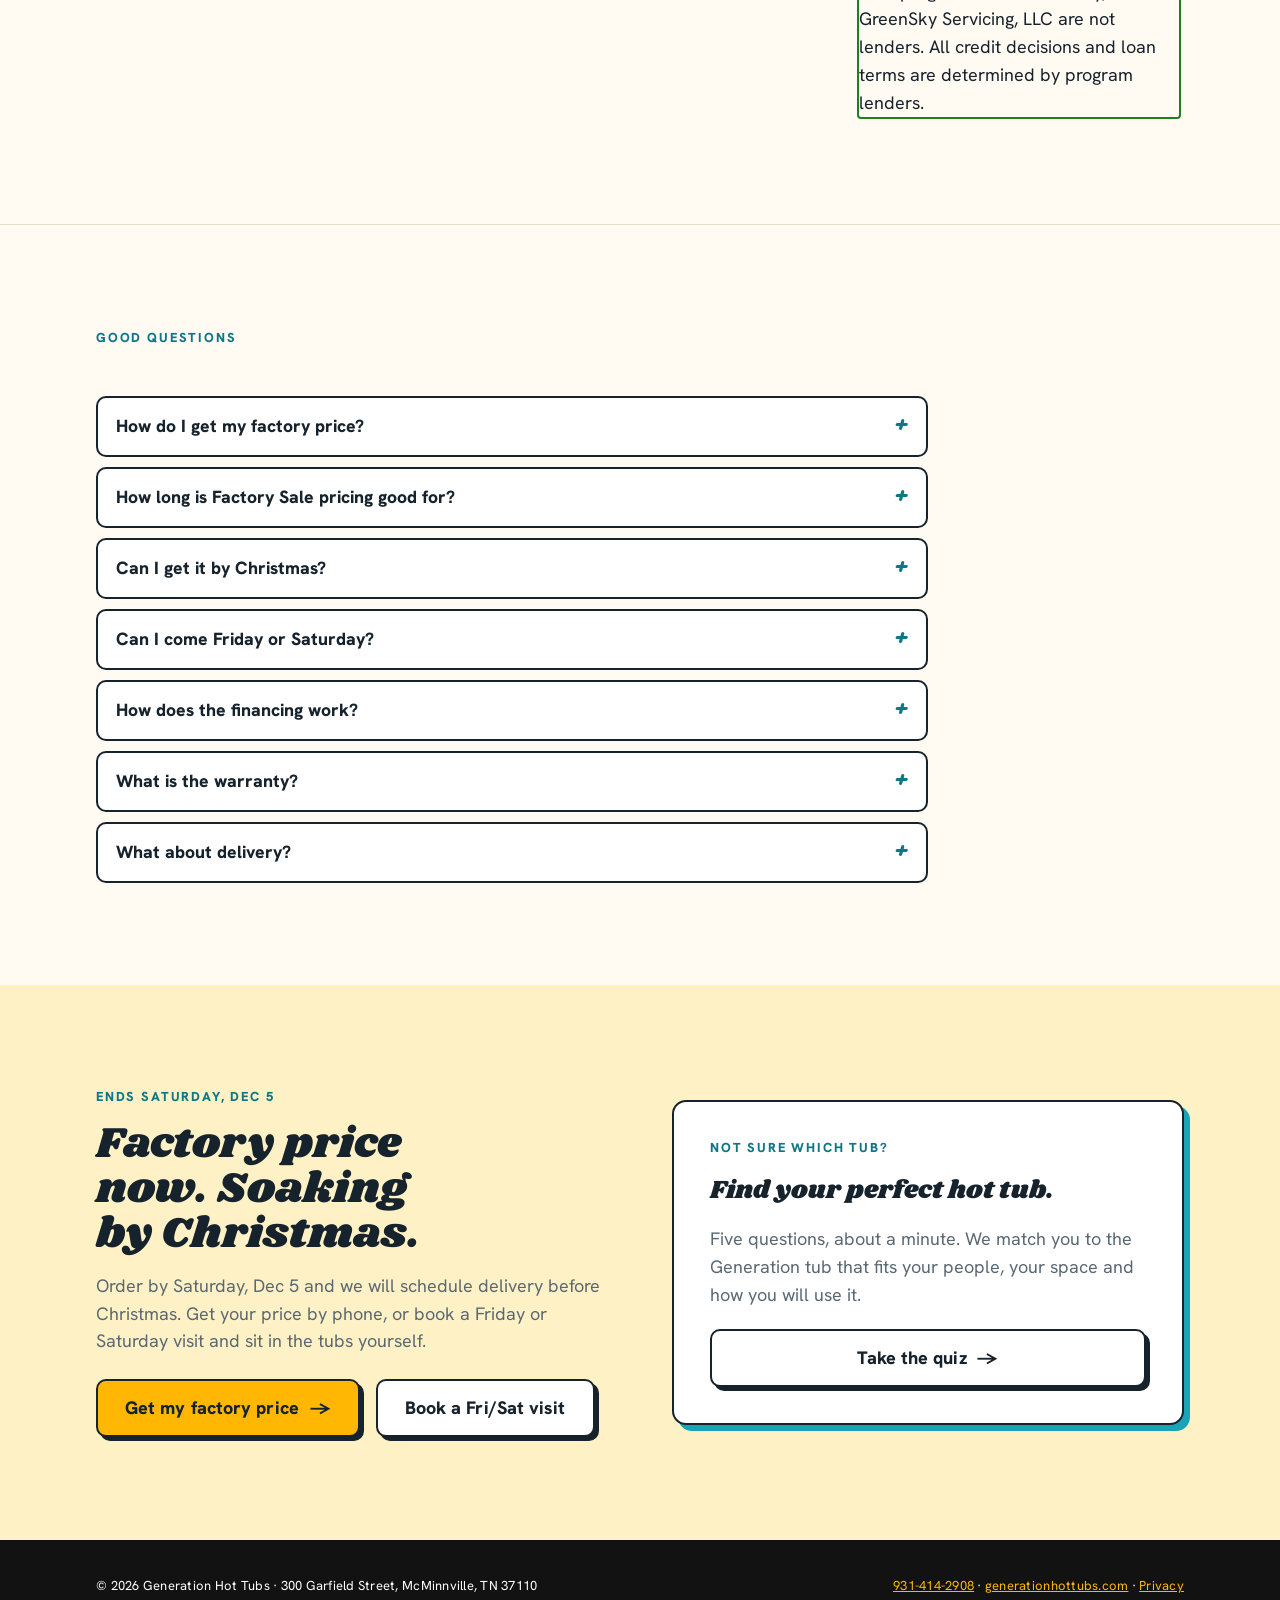
==== commit 747b2a72: "Send Get my factory price buttons to the quiz Nate asked for the sale page buttons to walk visitors " ====
--- a/index.html
+++ b/index.html
@@ -24,7 +24,7 @@
     </a>
     <div class="actions">
       <a class="phone" data-ght-href="phoneHref" href="tel:+19314142908">Call <b data-ght="phone">931-414-2908</b></a>
-      <a class="btn btn-gold btn-sm" href="#get-my-price">Get my factory price</a>
+      <a class="btn btn-gold btn-sm" href="quiz.html">Get my factory price</a>
     </div>
   </div>
 </header>
@@ -49,10 +49,10 @@
         <h1 class="h-display">Three days wasn't enough.<br>Factory pricing, now through Dec 5.</h1>
         <p class="lede">Why pay full price when you can pay factory price? Up to 40% off. In your backyard by Christmas.</p>
         <div class="cta-row">
-          <a class="btn btn-gold" href="#get-my-price">Get my factory price <span class="arrow">&rarr;</span></a>
+          <a class="btn btn-gold" href="quiz.html">Get my factory price <span class="arrow">&rarr;</span></a>
           <a class="btn btn-ghost" data-ght-href="appointmentUrl" href="https://generationhottubs.com/factory-sale/appointment/">Book a Fri/Sat visit</a>
         </div>
-        <p class="cta-note">Tell us where to reach you and a team member calls with your factory price. Ends Saturday, Dec 5.</p>
+        <p class="cta-note">Answer five quick questions and a team member calls with your factory price. Ends Saturday, Dec 5.</p>
         <div class="trust">
           <span>Built in the USA</span>
           <span>10-year shell warranty</span>
@@ -275,7 +275,7 @@
         <p class="lede muted">Generation offers special financing through GreenSky. The application takes about five minutes online, so when you visit you are picking a tub, not filling out forms.</p>
         <p class="muted">Subject to credit approval. Plan terms are in the GreenSky box. Rather apply in person? The team can help when you visit.</p>
         <div class="cta-row" style="margin-top:6px">
-          <a class="btn btn-gold" href="#get-my-price">Get my factory price <span class="arrow">&rarr;</span></a>
+          <a class="btn btn-gold" href="quiz.html">Get my factory price <span class="arrow">&rarr;</span></a>
         </div>
       </div>
       <div class="gs-slot">
@@ -294,7 +294,7 @@
       <div class="faq">
         <details>
           <summary>How do I get my factory price?</summary>
-          <div class="a">Fill out the short form on this page and a team member will call you with factory pricing. You can also call <a data-ght-href="phoneHref" href="tel:+19314142908" data-ght="phone">931-414-2908</a>, Monday through Thursday, 7 to 5.</div>
+          <div class="a">Answer five quick questions, or fill out the short form on this page, and a team member will call you with factory pricing. You can also call <a data-ght-href="phoneHref" href="tel:+19314142908" data-ght="phone">931-414-2908</a>, Monday through Thursday, 7 to 5.</div>
         </details>
         <details>
           <summary>How long is Factory Sale pricing good for?</summary>
@@ -332,7 +332,7 @@
         <h2 class="h-section">Factory price now. Soaking by Christmas.</h2>
         <p class="measure muted">Order by Saturday, Dec 5 and we will schedule delivery before Christmas. Get your price by phone, or book a Friday or Saturday visit and sit in the tubs yourself.</p>
         <div class="cta-row" style="margin-top:10px">
-          <a class="btn btn-gold" href="#get-my-price">Get my factory price <span class="arrow">&rarr;</span></a>
+          <a class="btn btn-gold" href="quiz.html">Get my factory price <span class="arrow">&rarr;</span></a>
           <a class="btn btn-ghost" data-ght-href="appointmentUrl" href="https://generationhottubs.com/factory-sale/appointment/">Book a Fri/Sat visit</a>
         </div>
       </div>
@@ -355,7 +355,7 @@
 </footer>
 
 <div class="mobilebar">
-  <a class="btn btn-gold" href="#get-my-price">Get my factory price</a>
+  <a class="btn btn-gold" href="quiz.html">Get my factory price</a>
   <a class="btn btn-ghost call" data-ght-href="phoneHref" href="tel:+19314142908" aria-label="Call 931-414-2908">Call</a>
 </div>
 
--- a/styles.css
+++ b/styles.css
@@ -437,14 +437,15 @@
 .form { display: grid; gap: 16px; }
 .field { display: grid; gap: 6px; min-width: 0; }
 .field label { font-weight: 700; font-size: var(--t-xs); letter-spacing: 0.1em; text-transform: uppercase; color: var(--muted); }
-.field input, .field select {
+.field input, .field select, .field textarea {
   width: 100%; min-height: 56px; padding: 0 16px;
   background: var(--white); color: var(--ink);
   border: 2px solid var(--ink); border-radius: var(--radius-sm);
   font-family: var(--body); font-size: var(--t-md);
 }
-.field input:focus { border-color: var(--aqua); outline: none; box-shadow: 0 0 0 4px rgba(24,164,182,0.2); }
-.field input[aria-invalid="true"] { border-color: var(--coral); }
+.field textarea { min-height: 96px; padding: 14px 16px; line-height: 1.45; resize: vertical; }
+.field input:focus, .field select:focus, .field textarea:focus { border-color: var(--aqua); outline: none; box-shadow: 0 0 0 4px rgba(24,164,182,0.2); }
+.field input[aria-invalid="true"], .field select[aria-invalid="true"] { border-color: var(--coral); }
 .field .err { color: #c8401f; font-size: var(--t-sm); display: none; }
 .field[data-bad] .err { display: block; }
 .grid-2 { display: grid; grid-template-columns: 1fr 1fr; gap: 16px; }
@@ -504,6 +505,18 @@
 .side-card ul { margin: 0; padding: 0; list-style: none; display: grid; gap: 10px; font-size: var(--t-sm); color: var(--muted); }
 .side-card li { padding-left: 22px; position: relative; }
 .side-card li::before { content: ""; position: absolute; left: 0; top: 0.45em; width: 10px; height: 10px; border-radius: 50%; background: var(--aqua); }
+/* Appointment page */
+.appt-hero { padding-block: clamp(28px, 6vw, 80px) clamp(48px, 7vw, 96px); }
+.appt-grid { display: grid; grid-template-columns: minmax(0, 1fr) minmax(0, 1.05fr); gap: clamp(24px, 5vw, 72px); align-items: start; }
+.appt-copy { display: grid; gap: 18px; }
+@media (min-width: 881px) { .appt-copy { position: sticky; top: 96px; padding-top: 24px; } }
+@media (max-width: 880px) { .appt-grid { grid-template-columns: 1fr; } }
+.appt-under { margin-top: 22px; font-size: var(--t-sm); font-weight: 600; color: var(--muted); line-height: 1.6; }
+.appt-error { font-size: var(--t-sm); font-weight: 700; color: #c8401f; }
+.opt-tag { font-weight: 600; letter-spacing: 0.04em; text-transform: none; }
+[hidden] { display: none !important; }
+.hp { position: absolute; left: -9999px; width: 1px; height: 1px; opacity: 0; }
+.text-link { font-weight: 800; color: var(--aqua-deep); text-underline-offset: 3px; }
 
 /* Thank you */
 .ty-hero { padding-block: clamp(40px, 6vw, 80px) 24px; }
